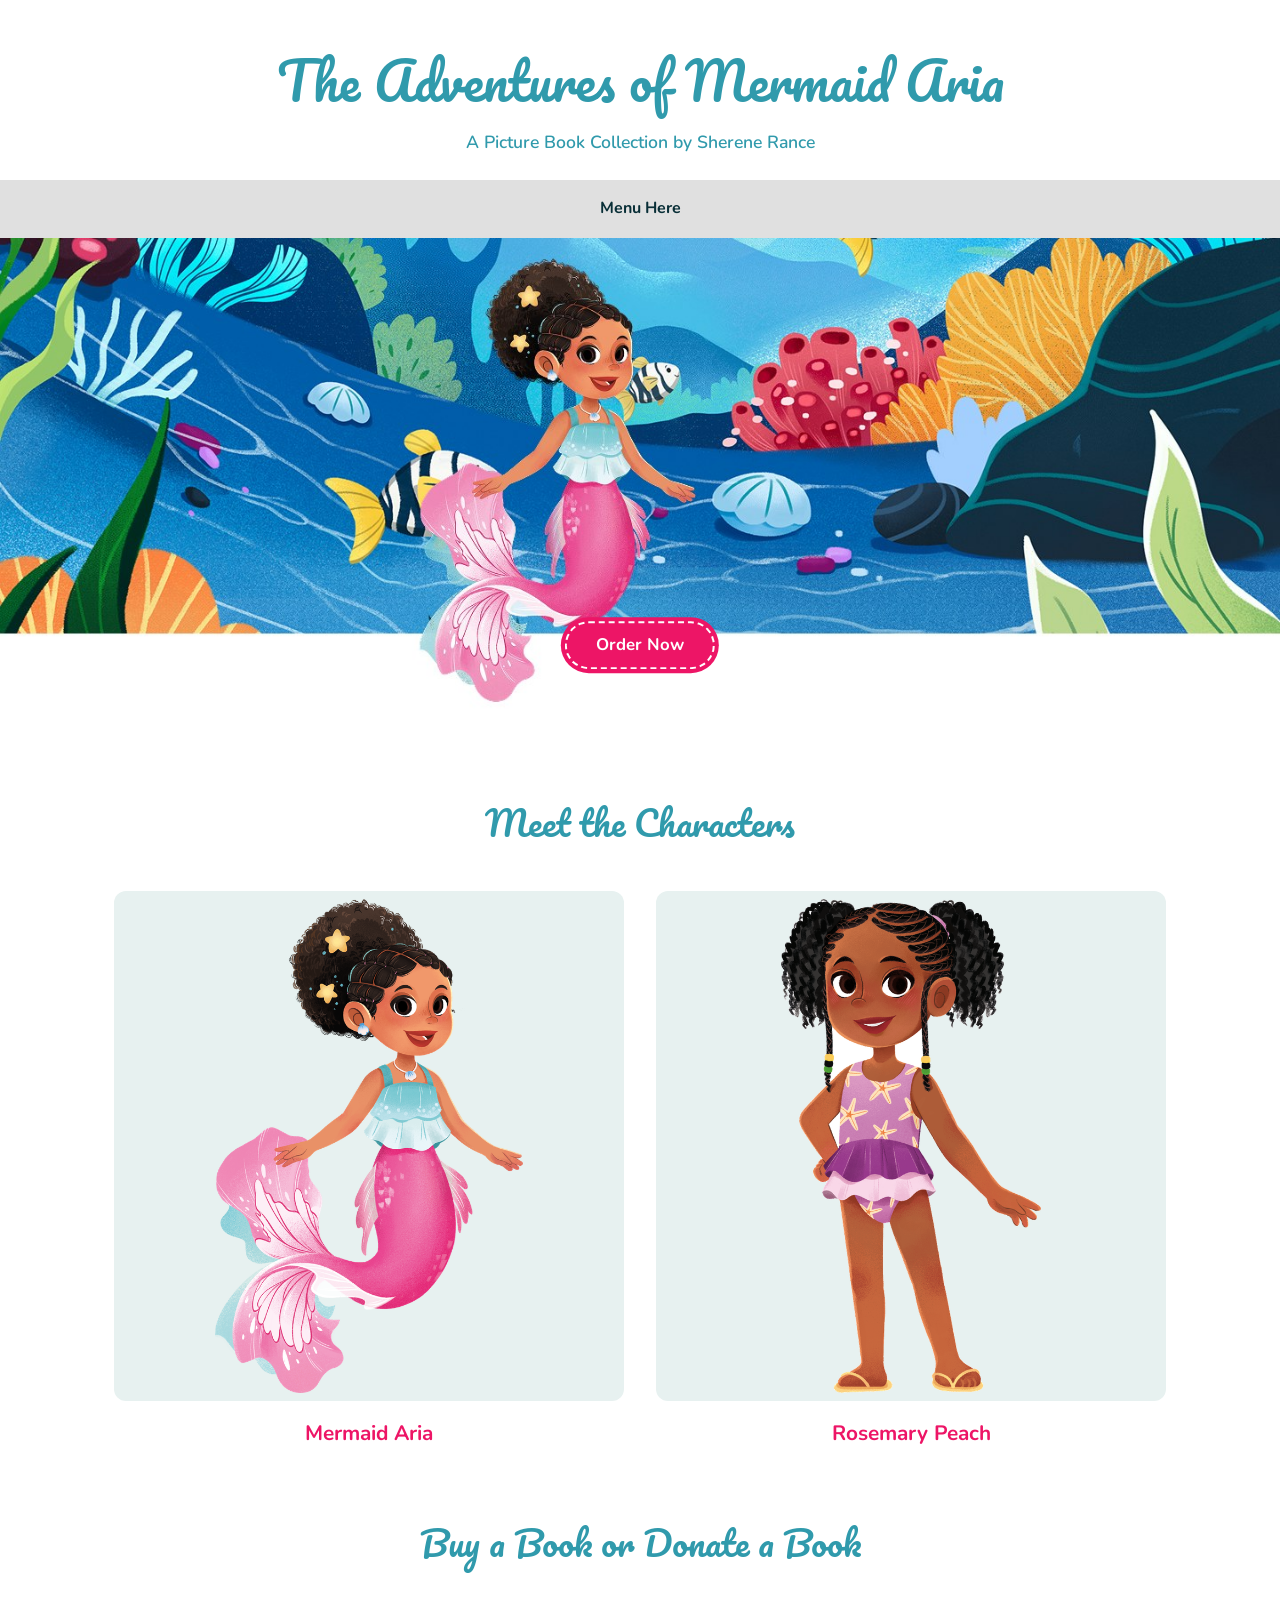
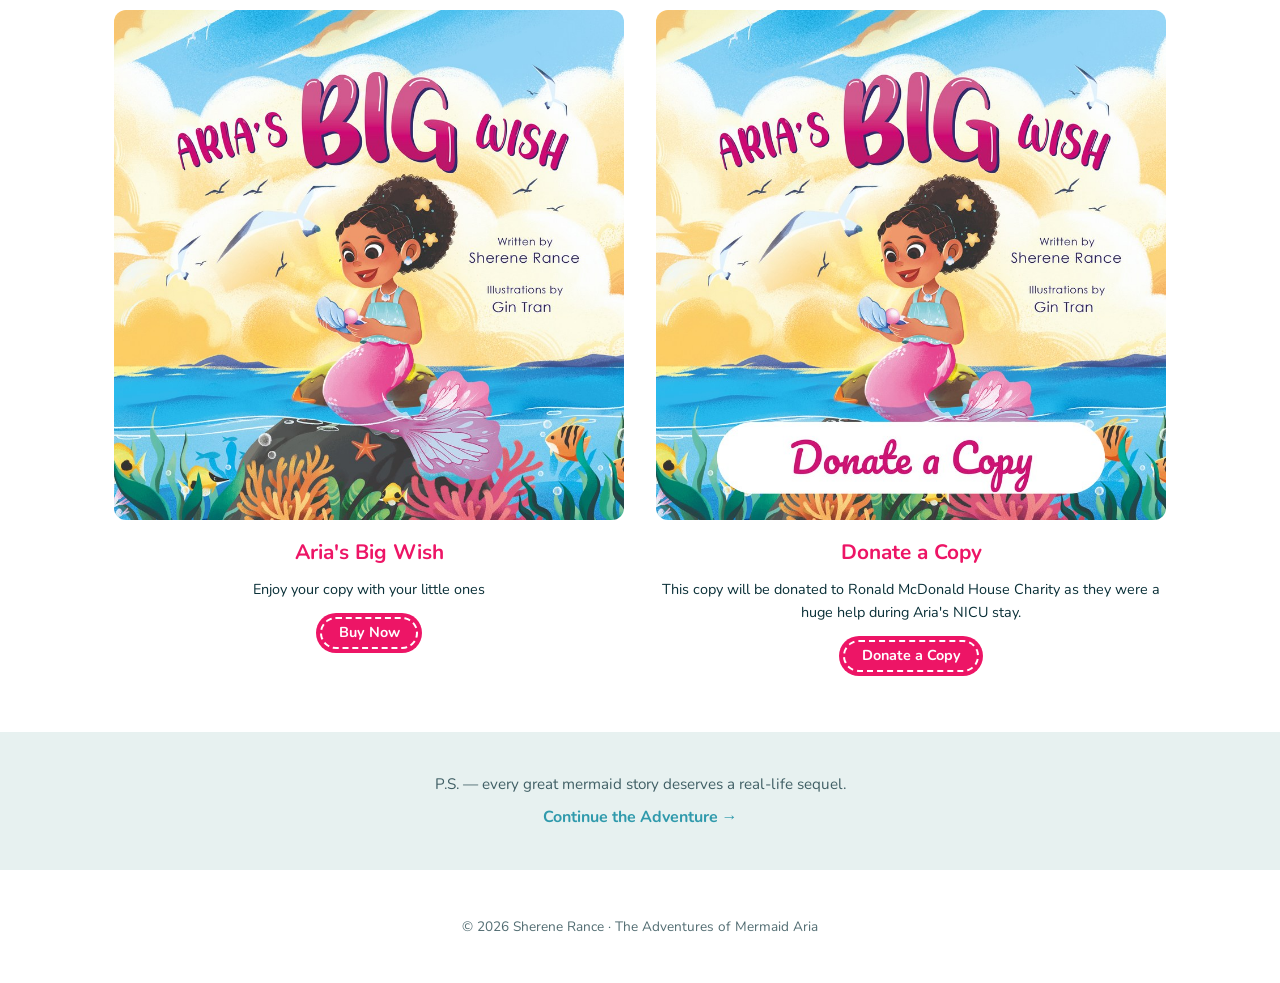
==== index.html @ d1d787d7 "Add files via upload" ====
<!DOCTYPE html>
<html lang="en">
<head>
  <meta charset="UTF-8">
  <meta name="viewport" content="width=device-width, initial-scale=1.0">
  <title>The Adventures of Mermaid Aria | Aria's Big Wish</title>
  <meta name="description" content="Aria's Big Wish — a picture book about a mermaid and a human girl who become unlikely friends. Written by Sherene Rance.">
  <link rel="preconnect" href="https://fonts.googleapis.com">
  <link rel="preconnect" href="https://fonts.gstatic.com" crossorigin>
  <link href="https://fonts.googleapis.com/css2?family=Nunito:wght@400;600;700;800&family=Pacifico&display=swap" rel="stylesheet">
  <link rel="stylesheet" href="css/style.css">
</head>
<body>

  <!-- ============ HEADER ============ -->
  <header class="site-header">
    <h1 class="logo">The Adventures of Mermaid Aria</h1>
    <p class="tagline">A Picture Book Collection by Sherene Rance</p>
  </header>

  <!-- ============ MENU (placeholder) ============ -->
  <nav class="menu-placeholder">
    Menu Here
  </nav>

  <!-- ============ HERO ============ -->
  <section class="hero-wrap">
    <img src="assets/img/hero.jpg" alt="Mermaid Aria swimming in the ocean" class="hero-img">
    <a href="#REPLACE-WITH-SQUARE-LINK" class="btn btn-primary placeholder-link buy-btn-overlay">
      Order Now
    </a>
  </section>

  <!-- ============ MEET THE CHARACTERS ============ -->
  <section class="characters">
    <h2 class="script center">Meet the Characters</h2>
    <div class="grid-2x2">
      <div class="grid-item">
        <img src="assets/img/character-aria.png" alt="Mermaid Aria" class="cutout">
        <h3>Mermaid Aria</h3>
      </div>
      <div class="grid-item">
        <img src="assets/img/character-rosemary.png" alt="Rosemary Peach" class="cutout">
        <h3>Rosemary Peach</h3>
      </div>
    </div>

    <h2 class="script center books-heading">Buy a Book or Donate a Book</h2>
    <div class="grid-2x2">
      <div class="grid-item">
        <a href="#REPLACE-WITH-SQUARE-LINK" class="placeholder-link">
          <img src="assets/img/book-cover-1.jpg" alt="Aria's Big Wish book cover">
        </a>
        <h3>Aria's Big Wish</h3>
        <p class="blurb">Enjoy your copy with your little ones</p>
        <a href="#REPLACE-WITH-SQUARE-LINK" class="btn btn-small placeholder-link">Buy Now</a>
      </div>
      <div class="grid-item">
        <a href="#REPLACE-WITH-DONATE-LINK" class="placeholder-link">
          <img src="assets/img/book-cover-2-donate.jpg" alt="Aria's Big Wish — Donate a Copy">
        </a>
        <h3>Donate a Copy</h3>
        <p class="blurb">This copy will be donated to Ronald McDonald House Charity as they were a huge help during Aria's NICU stay.</p>
        <a href="#REPLACE-WITH-DONATE-LINK" class="btn btn-small placeholder-link">Donate a Copy</a>
      </div>
    </div>
  </section>

  <!-- ============ CONTINUE THE ADVENTURE (teaser) ============ -->
  <section class="adventure-teaser">
    <p>P.S. — every great mermaid story deserves a real-life sequel.</p>
    <a href="quiz.html" class="teaser-link">Continue the Adventure &rarr;</a>
  </section>

  <!-- ============ FOOTER ============ -->
  <footer class="site-footer">
    <p>&copy; 2026 Sherene Rance &middot; The Adventures of Mermaid Aria</p>
  </footer>

</body>
</html>
---- css/style.css ----
/* ============================================
   Mermaid Aria — Landing Page Styles
   Palette sampled directly from the current Wix site:
   --teal:  #309AAC  (headlines, accents)
   --pink:  #ED1566  (buttons, character names)
   --navy:  #092F37  (body text)
   --peach: #FFC9B9  (section backgrounds)
   --mint:  #E7F1F0  (section backgrounds)

   Font note: the Wix site's script headlines look like the
   "More Sugar" font (same as your booth sign). More Sugar isn't
   on Google Fonts, so this uses Pacifico as a free stand-in.
   Send the font file if you have a licensed copy and I'll swap it in.
   ============================================ */

:root {
  --teal: #309AAC;
  --pink: #ED1566;
  --navy: #092F37;
  --peach: #FFC9B9;
  --mint: #E7F1F0;
  --max-width: 1100px;
}

* { box-sizing: border-box; }

body {
  margin: 0;
  font-family: 'Nunito', sans-serif;
  color: var(--navy);
  background: #ffffff;
  line-height: 1.6;
}

.script {
  font-family: 'Pacifico', cursive;
  color: var(--teal);
  font-weight: 400;
}

.center { text-align: center; }

img {
  max-width: 100%;
  display: block;
  border-radius: 12px;
}

/* ---------- Header ---------- */
.site-header {
  text-align: center;
  padding: 2.5rem 1.5rem 1.5rem;
}

.logo {
  font-family: 'Pacifico', cursive;
  color: var(--teal);
  font-size: clamp(2rem, 5vw, 3.2rem);
  font-weight: 400;
  margin: 0 0 0.4rem;
}

.tagline {
  color: var(--teal);
  font-size: 1.1rem;
  font-weight: 600;
  margin: 0;
}

/* ---------- Menu placeholder ---------- */
.menu-placeholder {
  background: #E0E0E0;
  color: var(--navy);
  text-align: center;
  font-weight: 700;
  padding: 1rem;
  font-size: 1rem;
}

/* ---------- Buttons ---------- */
.btn {
  display: inline-block;
  background: var(--pink);
  color: #fff;
  text-decoration: none;
  font-weight: 700;
  font-size: 1.05rem;
  padding: 0.9rem 2.2rem;
  border-radius: 999px;
  transition: transform 0.15s ease, box-shadow 0.15s ease;
}

.btn:hover {
  transform: translateY(-2px);
  box-shadow: 0 6px 16px rgba(237, 21, 102, 0.35);
}

.btn-small {
  font-size: 0.9rem;
  padding: 0.55rem 1.4rem;
}

.placeholder-link {
  outline: 2px dashed #fff;
  outline-offset: -6px;
  position: relative;
}

.shipping-note {
  font-size: 0.85rem;
  color: var(--navy);
  opacity: 0.7;
  margin: 0.5rem 0 0;
}

/* ---------- Hero ---------- */
.hero-wrap {
  position: relative;
  width: 100%;
  margin: 0;
}

.hero-img {
  width: 100%;
  height: auto;
  display: block;
  border-radius: 0;
}

.buy-btn-overlay {
  position: absolute;
  left: 50%;
  top: 85%;
  transform: translate(-50%, -50%);
  z-index: 2;
  white-space: nowrap;
}

/* ---------- Characters / Book covers grid ---------- */
.characters {
  padding: 3rem 1.5rem 3.5rem;
  max-width: var(--max-width);
  margin: 0 auto;
}

.characters h2 {
  font-size: 2.2rem;
  margin-bottom: 2.5rem;
}

.books-heading {
  margin-top: 3.5rem;
}

.grid-2x2 {
  display: grid;
  grid-template-columns: 1fr 1fr;
  gap: 2.5rem 2rem;
}

.grid-item {
  text-align: center;
}

.grid-item img {
  aspect-ratio: 1 / 1;
  object-fit: cover;
  width: 100%;
  margin: 0 auto 1rem;
}

.grid-item img.cutout {
  object-fit: contain;
  background: var(--mint);
  padding: 0.5rem;
}

.grid-item h3 {
  color: var(--pink);
  font-size: 1.3rem;
  margin: 0 0 0.5rem;
}

.placeholder-copy {
  font-style: italic;
  opacity: 0.65;
  font-size: 0.9rem;
  margin: 0;
}

.blurb {
  font-size: 0.9rem;
  color: var(--navy);
  margin: 0 0 0.75rem;
}

/* ---------- Adventure teaser (quiet, secondary) ---------- */
.adventure-teaser {
  text-align: center;
  padding: 2.5rem 1.5rem;
  background: var(--mint);
}

.adventure-teaser p {
  margin: 0 0 0.5rem;
  font-size: 0.95rem;
  color: var(--navy);
  opacity: 0.75;
}

.teaser-link {
  font-family: 'Nunito', sans-serif;
  font-weight: 700;
  color: var(--teal);
  text-decoration: none;
  font-size: 1rem;
}

.teaser-link:hover {
  text-decoration: underline;
}

/* ---------- Footer ---------- */
.site-footer {
  text-align: center;
  padding: 2rem 1.5rem;
  font-size: 0.85rem;
  color: var(--navy);
  opacity: 0.7;
}

/* ---------- Responsive ---------- */
@media (max-width: 650px) {
  .grid-2x2 {
    grid-template-columns: 1fr;
  }
}
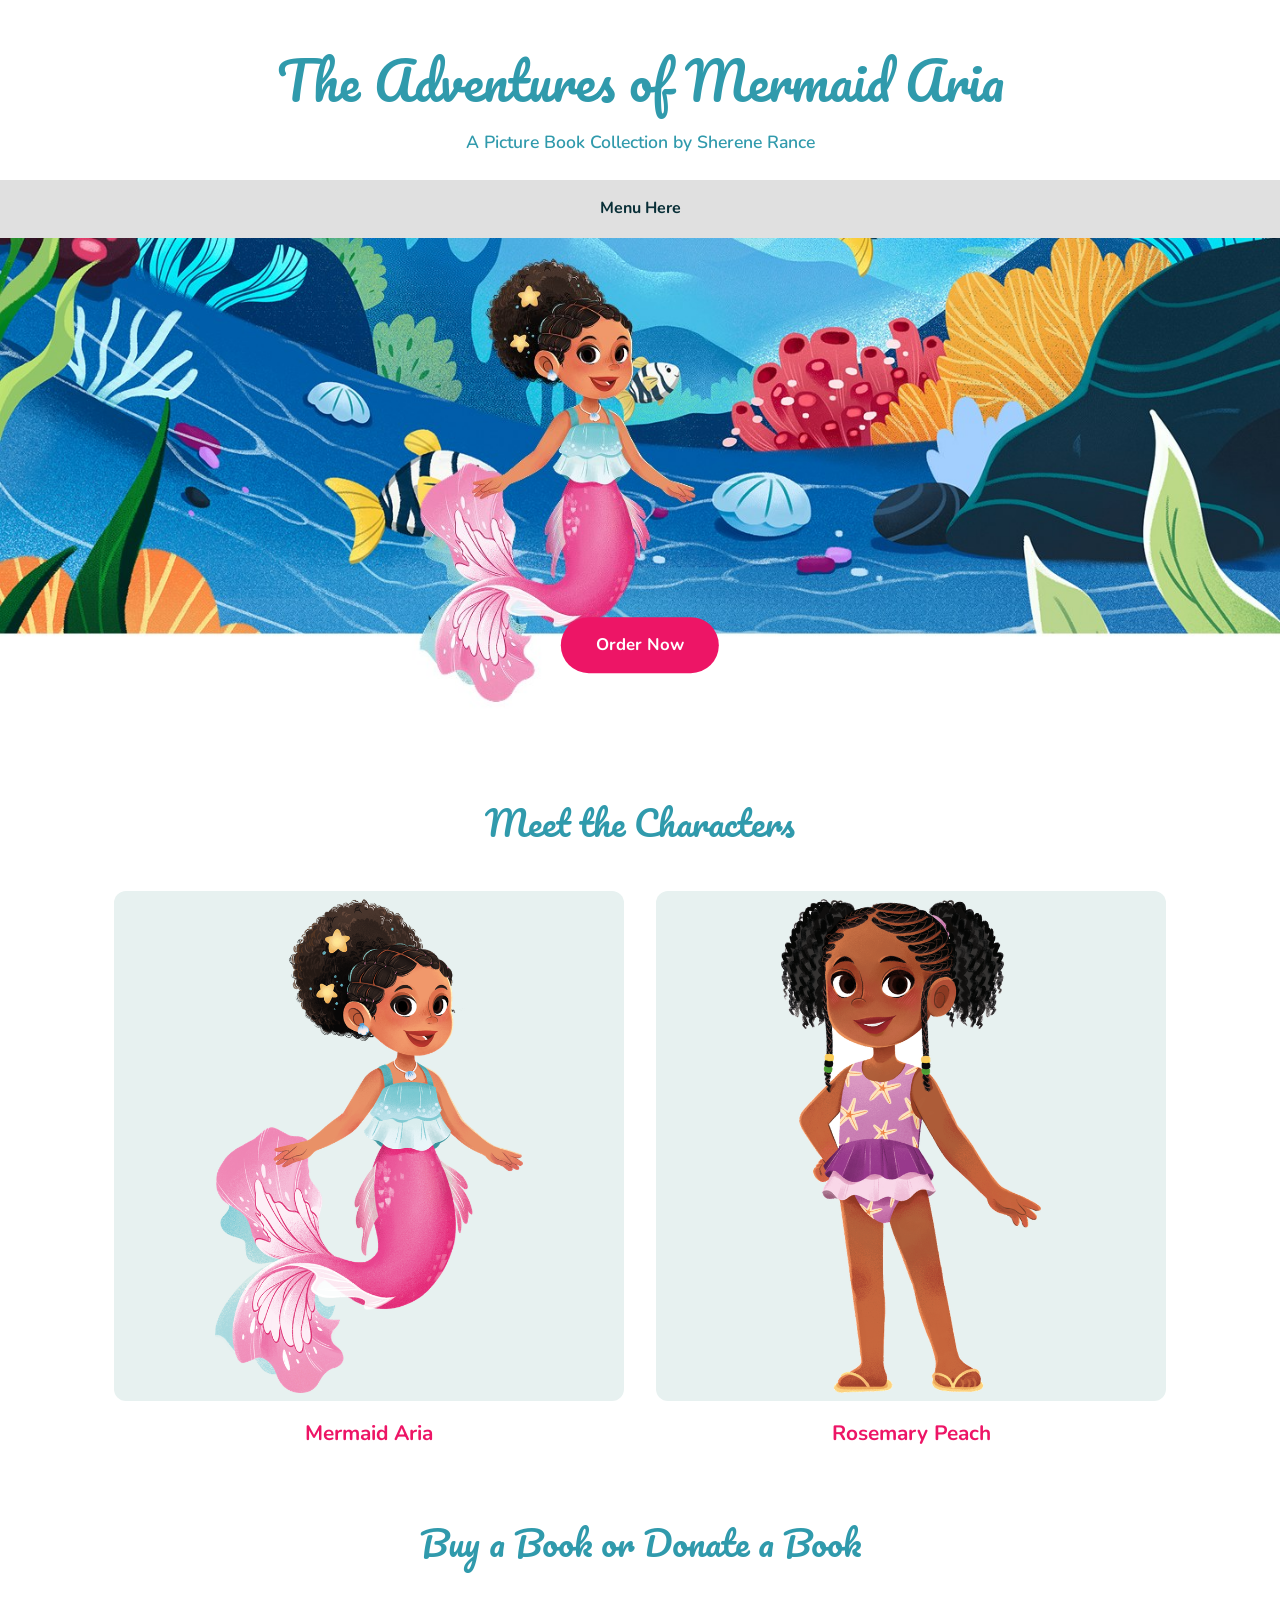
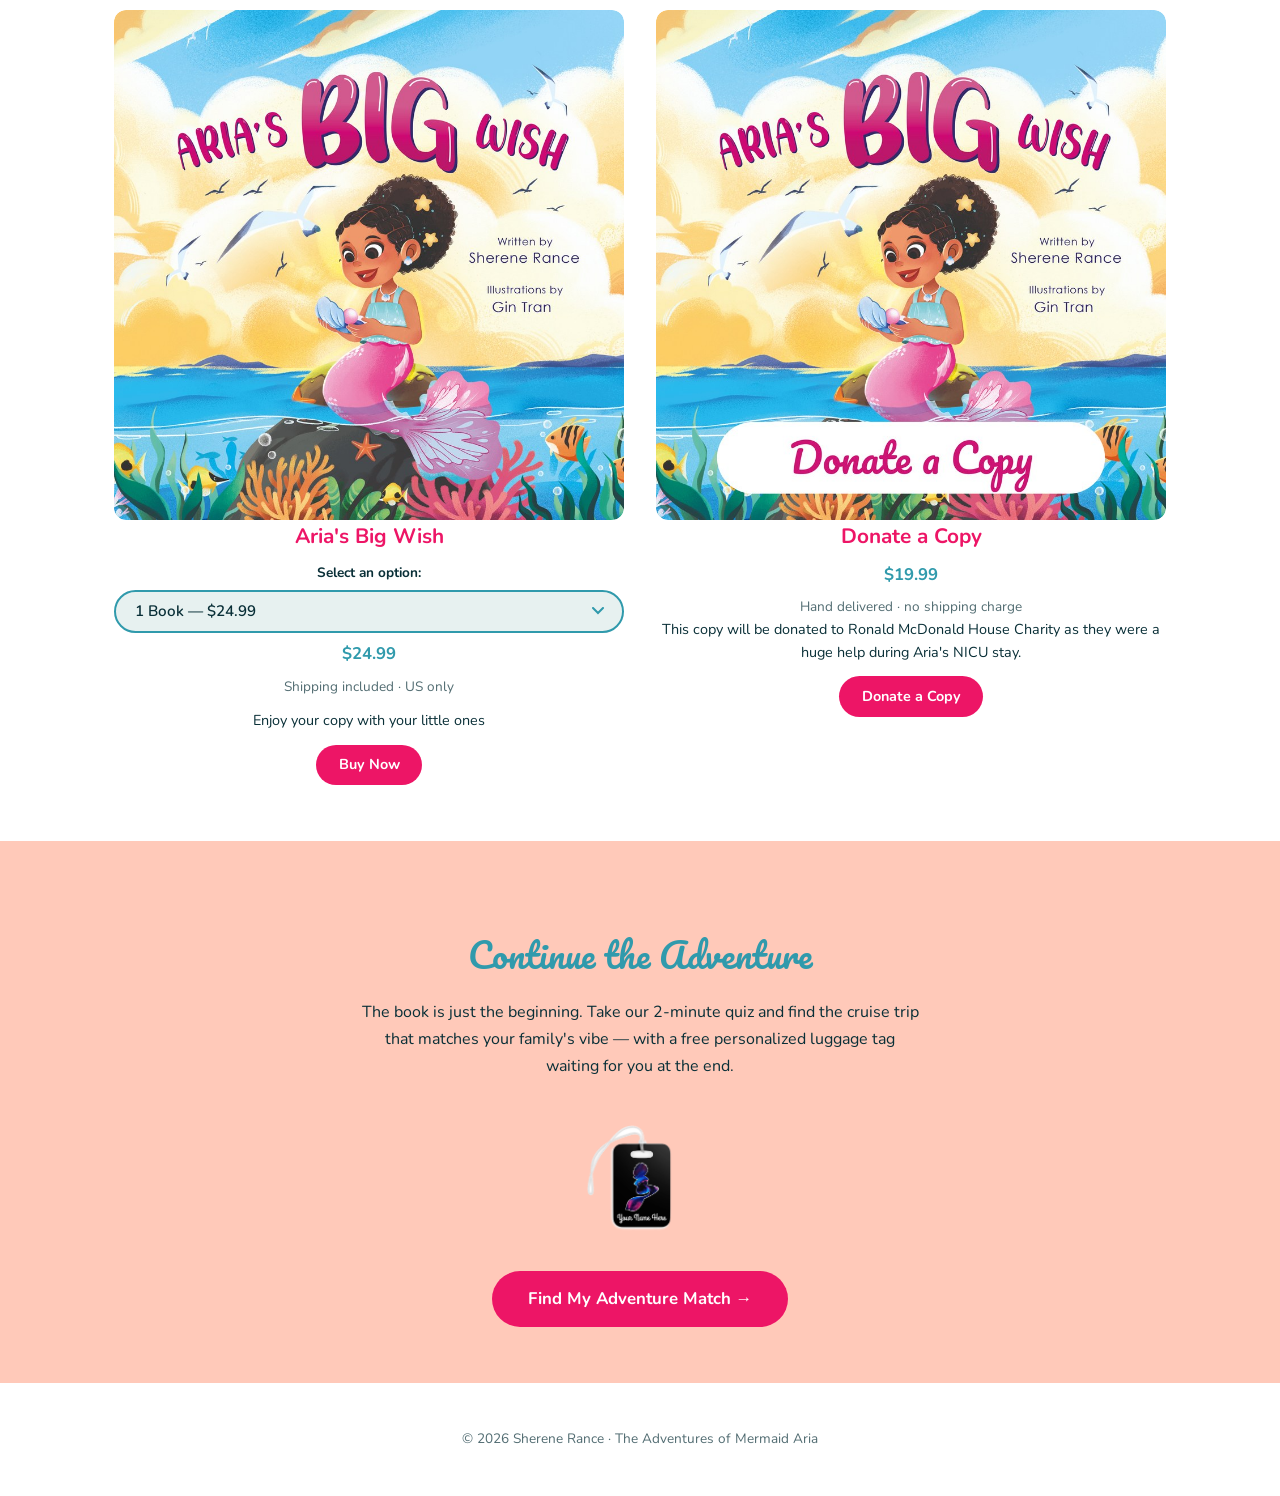
==== commit 4bca9bc3: "Add files via upload" ====
--- a/index.html
+++ b/index.html
@@ -26,7 +26,7 @@
   <!-- ============ HERO ============ -->
   <section class="hero-wrap">
     <img src="assets/img/hero.jpg" alt="Mermaid Aria swimming in the ocean" class="hero-img">
-    <a href="#REPLACE-WITH-SQUARE-LINK" class="btn btn-primary placeholder-link buy-btn-overlay">
+    <a href="https://square.link/u/Ic2J6Kv0" class="btn btn-primary buy-btn-overlay">
       Order Now
     </a>
   </section>
@@ -48,28 +48,48 @@
     <h2 class="script center books-heading">Buy a Book or Donate a Book</h2>
     <div class="grid-2x2">
       <div class="grid-item">
-        <a href="#REPLACE-WITH-SQUARE-LINK" class="placeholder-link">
+        <div class="product-media">
           <img src="assets/img/book-cover-1.jpg" alt="Aria's Big Wish book cover">
-        </a>
+          <span class="quick-view">Quick View</span>
+        </div>
         <h3>Aria's Big Wish</h3>
+
+        <div class="bundle-selector">
+          <label for="bundle-select" class="bundle-label">Select an option:</label>
+          <select id="bundle-select" class="bundle-select" onchange="updateBundle(this)">
+            <option value="single" data-price="$24.99" data-shipping="Shipping included · US only" data-link="https://square.link/u/Ic2J6Kv0">1 Book — $24.99</option>
+            <option value="auntie" data-price="$58" data-shipping="Shipping included · US only" data-link="https://square.link/u/5y5rJkXw">Favorite Auntie Bundle — 3 Books — $58</option>
+            <option value="classroom" data-price="$95" data-shipping="Shipping included · US only" data-link="https://square.link/u/I52GV8gS">Classroom Bundle — 5 Books — $95</option>
+          </select>
+          <p class="price" id="bundle-price">$24.99</p>
+          <p class="shipping-note" id="bundle-shipping">Shipping included · US only</p>
+        </div>
+
         <p class="blurb">Enjoy your copy with your little ones</p>
-        <a href="#REPLACE-WITH-SQUARE-LINK" class="btn btn-small placeholder-link">Buy Now</a>
+        <a href="https://square.link/u/Ic2J6Kv0" id="bundle-buy-btn" class="btn btn-small">Buy Now</a>
       </div>
       <div class="grid-item">
-        <a href="#REPLACE-WITH-DONATE-LINK" class="placeholder-link">
+        <a href="https://square.link/u/vRmiWOAO" class="product-media">
           <img src="assets/img/book-cover-2-donate.jpg" alt="Aria's Big Wish — Donate a Copy">
+          <span class="quick-view">Quick View</span>
         </a>
         <h3>Donate a Copy</h3>
+        <p class="price">$19.99</p>
+        <p class="shipping-note">Hand delivered · no shipping charge</p>
         <p class="blurb">This copy will be donated to Ronald McDonald House Charity as they were a huge help during Aria's NICU stay.</p>
-        <a href="#REPLACE-WITH-DONATE-LINK" class="btn btn-small placeholder-link">Donate a Copy</a>
+        <a href="https://square.link/u/vRmiWOAO" class="btn btn-small">Donate a Copy</a>
       </div>
     </div>
   </section>
 
-  <!-- ============ CONTINUE THE ADVENTURE (teaser) ============ -->
-  <section class="adventure-teaser">
-    <p>P.S. — every great mermaid story deserves a real-life sequel.</p>
-    <a href="quiz.html" class="teaser-link">Continue the Adventure &rarr;</a>
+  <!-- ============ CONTINUE THE ADVENTURE ============ -->
+  <section class="adventure-section">
+    <h2 class="script center">Continue the Adventure</h2>
+    <p class="adventure-copy">The book is just the beginning. Take our 2-minute quiz and find the cruise trip that matches your family's vibe — with a free personalized luggage tag waiting for you at the end.</p>
+    <div class="adventure-tag">
+      <img src="assets/img/luggage-tag.png" alt="Free personalized mermaid luggage tag">
+    </div>
+    <a href="quiz.html" class="btn btn-primary">Find My Adventure Match &rarr;</a>
   </section>
 
   <!-- ============ FOOTER ============ -->
@@ -77,5 +97,14 @@
     <p>&copy; 2026 Sherene Rance &middot; The Adventures of Mermaid Aria</p>
   </footer>
 
+  <script>
+    function updateBundle(select) {
+      var opt = select.options[select.selectedIndex];
+      document.getElementById('bundle-price').textContent = opt.dataset.price;
+      document.getElementById('bundle-shipping').textContent = '+ ' + opt.dataset.shipping;
+      document.getElementById('bundle-buy-btn').href = opt.dataset.link;
+    }
+  </script>
+
 </body>
 </html>
--- a/css/style.css
+++ b/css/style.css
@@ -194,30 +194,114 @@
   margin: 0 0 0.75rem;
 }
 
-/* ---------- Adventure teaser (quiet, secondary) ---------- */
-.adventure-teaser {
-  text-align: center;
-  padding: 2.5rem 1.5rem;
+.price {
+  font-size: 1.05rem;
+  font-weight: 700;
+  color: var(--teal);
+  margin: 0 0 0.4rem;
+}
+
+.product-media {
+  position: relative;
+  display: block;
+  overflow: hidden;
+  border-radius: 12px;
+}
+
+.product-media img {
+  margin-bottom: 0;
+  transition: transform 0.25s ease;
+}
+
+.quick-view {
+  position: absolute;
+  inset: 0;
+  display: flex;
+  align-items: center;
+  justify-content: center;
+  background: rgba(9, 47, 55, 0.45);
+  color: #fff;
+  font-weight: 700;
+  font-size: 1rem;
+  opacity: 0;
+  transition: opacity 0.2s ease;
+}
+
+@media (hover: hover) {
+  .product-media:hover .quick-view {
+    opacity: 1;
+  }
+  .product-media:hover img {
+    transform: scale(1.04);
+  }
+}
+
+/* ---------- Continue the Adventure section ---------- */
+.adventure-section {
+  background: var(--peach);
+  text-align: center;
+  padding: 3.5rem 1.5rem;
+}
+
+.adventure-section h2 {
+  font-size: 2.2rem;
+  margin-bottom: 1rem;
+}
+
+.adventure-copy {
+  max-width: 560px;
+  margin: 0 auto 1.75rem;
+  font-size: 1rem;
+  color: var(--navy);
+  line-height: 1.7;
+}
+
+.adventure-tag {
+  margin: 0 auto 1.75rem;
+}
+
+.adventure-tag img {
+  max-width: 120px;
+  margin: 0 auto;
+  border-radius: 8px;
+}
+
+/* ---------- Bundle selector ---------- */
+.bundle-selector {
+  margin: 0.5rem 0 0.75rem;
+}
+
+.bundle-label {
+  display: block;
+  font-size: 0.85rem;
+  font-weight: 700;
+  color: var(--navy);
+  margin-bottom: 0.4rem;
+}
+
+.bundle-select {
+  font-family: 'Nunito', sans-serif;
+  font-size: 0.95rem;
+  font-weight: 600;
+  color: var(--navy);
   background: var(--mint);
-}
-
-.adventure-teaser p {
-  margin: 0 0 0.5rem;
-  font-size: 0.95rem;
-  color: var(--navy);
-  opacity: 0.75;
-}
-
-.teaser-link {
-  font-family: 'Nunito', sans-serif;
-  font-weight: 700;
-  color: var(--teal);
-  text-decoration: none;
-  font-size: 1rem;
-}
-
-.teaser-link:hover {
-  text-decoration: underline;
+  border: 2px solid var(--teal);
+  border-radius: 999px;
+  padding: 0.6rem 1.2rem;
+  width: 100%;
+  cursor: pointer;
+  appearance: none;
+  -webkit-appearance: none;
+  background-image: url("data:image/svg+xml,%3Csvg xmlns='http://www.w3.org/2000/svg' width='12' height='8' viewBox='0 0 12 8'%3E%3Cpath d='M1 1l5 5 5-5' stroke='%23309AAC' stroke-width='2' fill='none' stroke-linecap='round'/%3E%3C/svg%3E");
+  background-repeat: no-repeat;
+  background-position: right 1.1rem center;
+  padding-right: 2.5rem;
+  margin-bottom: 0.5rem;
+}
+
+.bundle-select:focus {
+  outline: none;
+  border-color: var(--pink);
 }
 
 /* ---------- Footer ---------- */
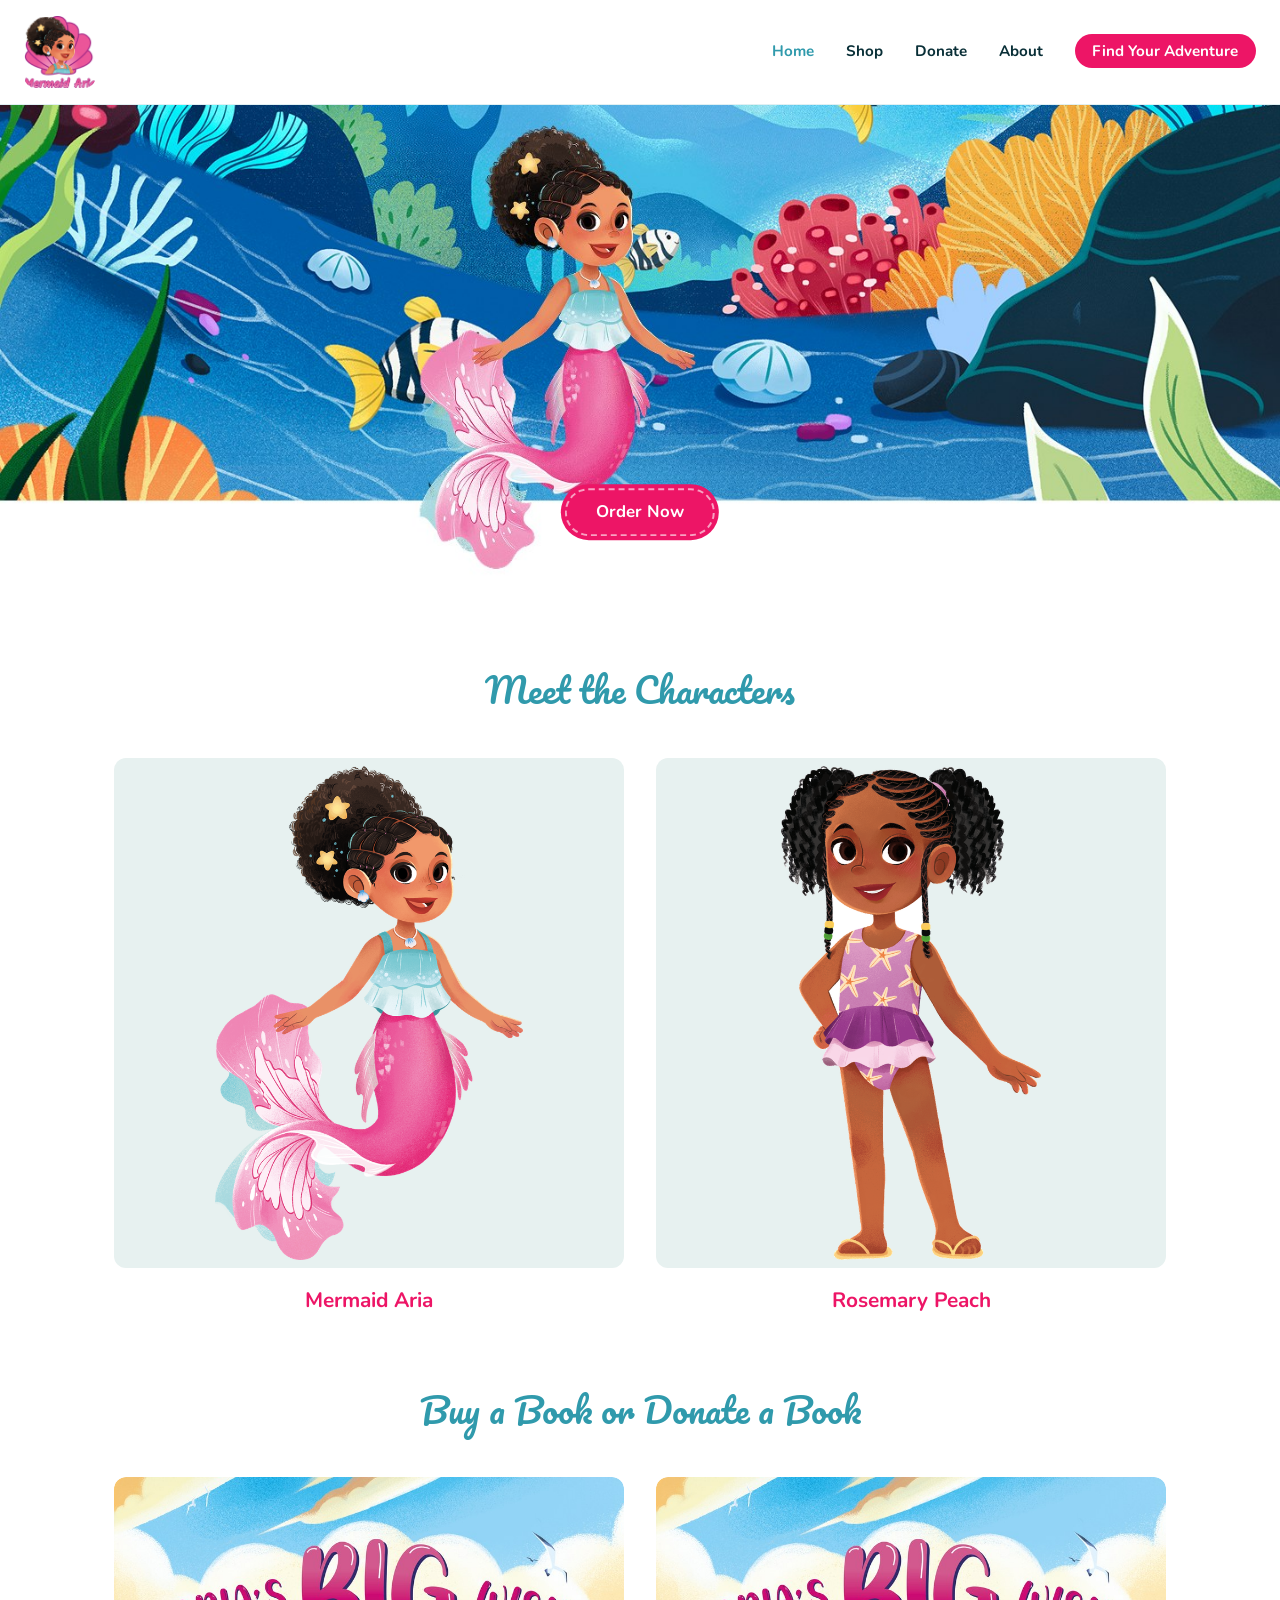
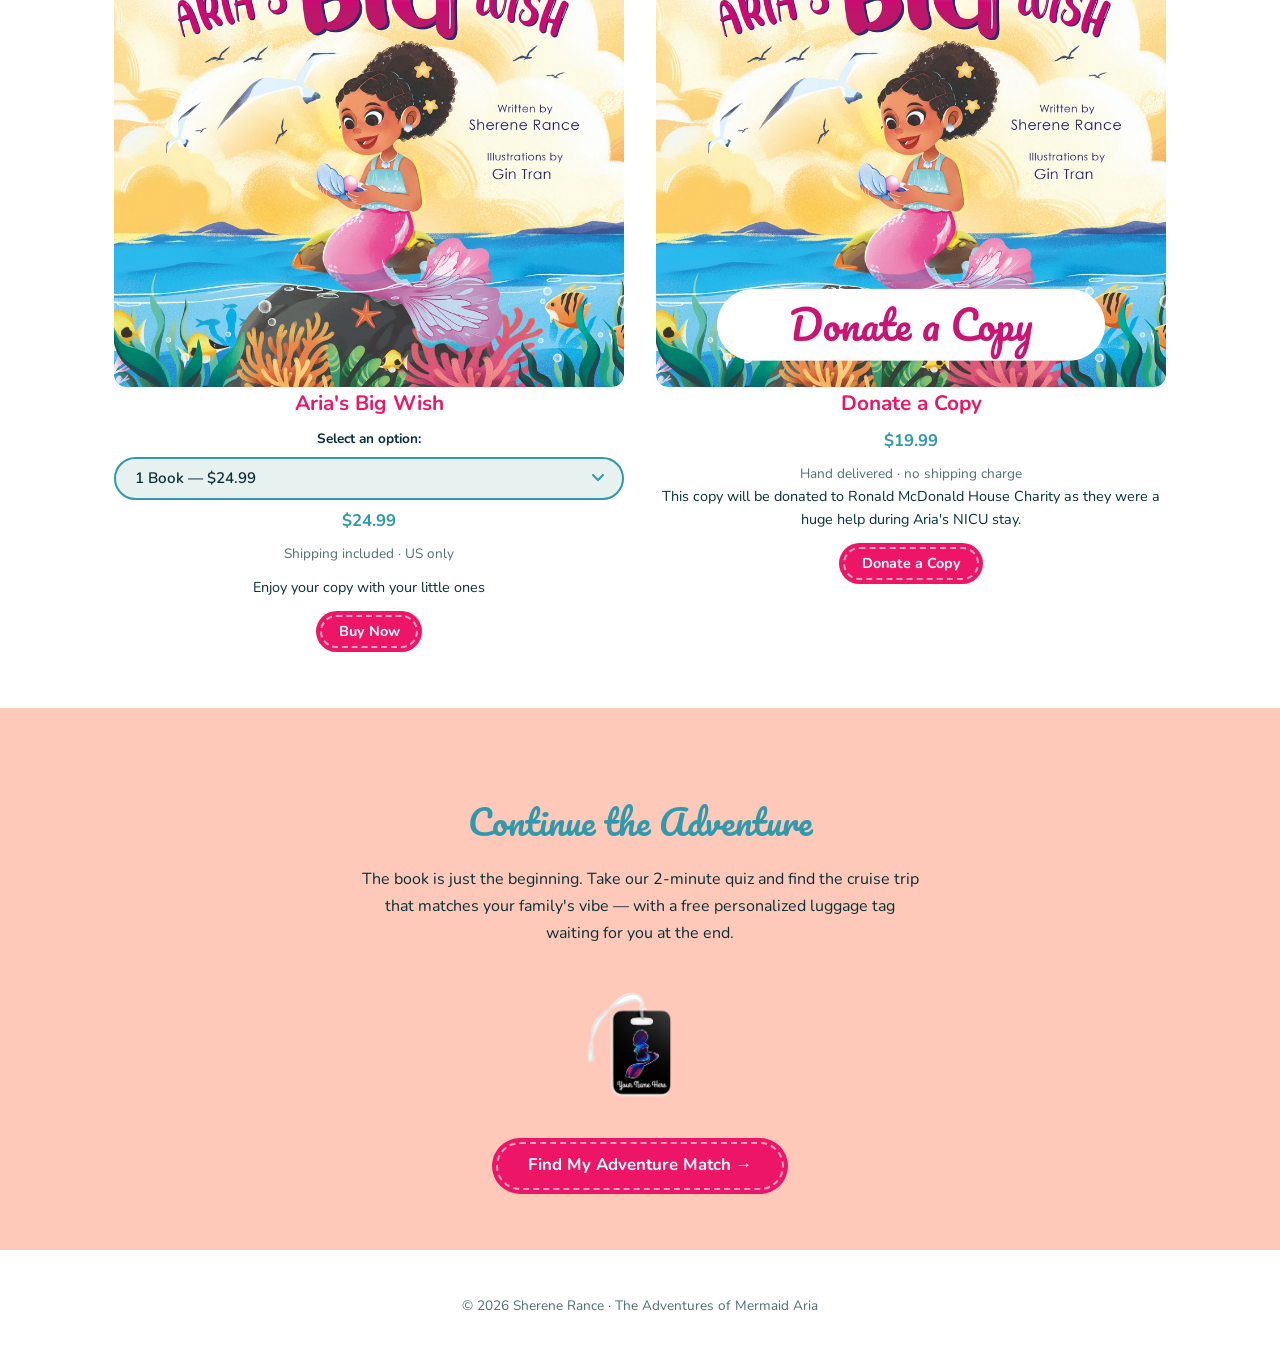
==== commit 95788d2a: "Add files via upload" ====
--- a/index.html
+++ b/index.html
@@ -9,19 +9,26 @@
   <link rel="preconnect" href="https://fonts.gstatic.com" crossorigin>
   <link href="https://fonts.googleapis.com/css2?family=Nunito:wght@400;600;700;800&family=Pacifico&display=swap" rel="stylesheet">
   <link rel="stylesheet" href="css/style.css">
+  <link rel="stylesheet" href="css/nav.css">
 </head>
 <body>
 
-  <!-- ============ HEADER ============ -->
+  <!-- ============ NAV ============ -->
   <header class="site-header">
-    <h1 class="logo">The Adventures of Mermaid Aria</h1>
-    <p class="tagline">A Picture Book Collection by Sherene Rance</p>
+    <a href="index.html" class="logo-link" aria-label="Mermaid Aria — Home">
+      <img src="assets/img/logo.png" alt="Mermaid Aria logo" class="logo-img">
+    </a>
+    <button class="hamburger" aria-expanded="false" aria-label="Open menu">
+      <span></span><span></span><span></span>
+    </button>
+    <ul class="main-nav" role="list">
+      <li><a href="index.html" class="active">Home</a></li>
+      <li><a href="shop.html">Shop</a></li>
+      <li><a href="https://square.link/u/vRmiWOAO">Donate</a></li>
+      <li><a href="about.html">About</a></li>
+      <li><a href="quiz.html" class="nav-cta">Find Your Adventure</a></li>
+    </ul>
   </header>
-
-  <!-- ============ MENU (placeholder) ============ -->
-  <nav class="menu-placeholder">
-    Menu Here
-  </nav>
 
   <!-- ============ HERO ============ -->
   <section class="hero-wrap">
@@ -97,6 +104,7 @@
     <p>&copy; 2026 Sherene Rance &middot; The Adventures of Mermaid Aria</p>
   </footer>
 
+  <script src="js/nav.js"></script>
   <script>
     function updateBundle(select) {
       var opt = select.options[select.selectedIndex];
--- a/css/style.css
+++ b/css/style.css
@@ -44,37 +44,6 @@
   max-width: 100%;
   display: block;
   border-radius: 12px;
-}
-
-/* ---------- Header ---------- */
-.site-header {
-  text-align: center;
-  padding: 2.5rem 1.5rem 1.5rem;
-}
-
-.logo {
-  font-family: 'Pacifico', cursive;
-  color: var(--teal);
-  font-size: clamp(2rem, 5vw, 3.2rem);
-  font-weight: 400;
-  margin: 0 0 0.4rem;
-}
-
-.tagline {
-  color: var(--teal);
-  font-size: 1.1rem;
-  font-weight: 600;
-  margin: 0;
-}
-
-/* ---------- Menu placeholder ---------- */
-.menu-placeholder {
-  background: #E0E0E0;
-  color: var(--navy);
-  text-align: center;
-  font-weight: 700;
-  padding: 1rem;
-  font-size: 1rem;
 }
 
 /* ---------- Buttons ---------- */
@@ -87,12 +56,20 @@
   font-size: 1.05rem;
   padding: 0.9rem 2.2rem;
   border-radius: 999px;
-  transition: transform 0.15s ease, box-shadow 0.15s ease;
+  outline: 2px dashed rgba(255,255,255,0.6);
+  outline-offset: -6px;
+  transition: box-shadow 0.15s ease, background 0.15s ease, color 0.15s ease, outline-color 0.15s ease;
 }
 
 .btn:hover {
-  transform: translateY(-2px);
-  box-shadow: 0 6px 16px rgba(237, 21, 102, 0.35);
+  box-shadow: 0 6px 16px rgba(237, 21, 102, 0.45);
+}
+
+.btn:active {
+  background: #fff;
+  color: var(--pink);
+  outline-color: rgba(237,21,102,0.5);
+  box-shadow: 0 2px 8px rgba(237, 21, 102, 0.25);
 }
 
 .btn-small {
@@ -100,33 +77,7 @@
   padding: 0.55rem 1.4rem;
 }
 
-.placeholder-link {
-  outline: 2px dashed #fff;
-  outline-offset: -6px;
-  position: relative;
-}
-
-.shipping-note {
-  font-size: 0.85rem;
-  color: var(--navy);
-  opacity: 0.7;
-  margin: 0.5rem 0 0;
-}
-
-/* ---------- Hero ---------- */
-.hero-wrap {
-  position: relative;
-  width: 100%;
-  margin: 0;
-}
-
-.hero-img {
-  width: 100%;
-  height: auto;
-  display: block;
-  border-radius: 0;
-}
-
+/* Hero button — override transform-based hover since it's absolutely positioned */
 .buy-btn-overlay {
   position: absolute;
   left: 50%;
@@ -134,6 +85,38 @@
   transform: translate(-50%, -50%);
   z-index: 2;
   white-space: nowrap;
+}
+
+.buy-btn-overlay:hover {
+  transform: translate(-50%, -50%);
+  box-shadow: 0 6px 20px rgba(237, 21, 102, 0.5);
+}
+
+.placeholder-link {
+  outline: 2px dashed #fff;
+  outline-offset: -6px;
+  position: relative;
+}
+
+.shipping-note {
+  font-size: 0.85rem;
+  color: var(--navy);
+  opacity: 0.7;
+  margin: 0.5rem 0 0;
+}
+
+/* ---------- Hero ---------- */
+.hero-wrap {
+  position: relative;
+  width: 100%;
+  margin: 0;
+}
+
+.hero-img {
+  width: 100%;
+  height: auto;
+  display: block;
+  border-radius: 0;
 }
 
 /* ---------- Characters / Book covers grid ---------- */
@@ -313,6 +296,61 @@
   opacity: 0.7;
 }
 
+/* ---------- Shop page ---------- */
+.shop-wrap {
+  max-width: var(--max-width);
+  margin: 0 auto;
+  padding: 2.5rem 1.5rem 4rem;
+}
+
+.shop-heading {
+  font-size: 2.5rem;
+  margin-bottom: 2rem;
+}
+
+.shop-section {
+  margin-bottom: 3rem;
+}
+
+.shop-section-title {
+  font-size: 1.2rem;
+  font-weight: 800;
+  color: var(--teal);
+  text-transform: uppercase;
+  letter-spacing: 0.06em;
+  border-bottom: 2px solid var(--mint);
+  padding-bottom: 0.5rem;
+  margin-bottom: 2rem;
+}
+
+/* ---------- About / Coming Soon page ---------- */
+.coming-soon-wrap {
+  text-align: center;
+  padding: 4rem 1.5rem;
+  max-width: 500px;
+  margin: 0 auto;
+}
+
+.coming-soon-img {
+  max-width: 220px;
+  margin: 0 auto 1.5rem;
+  border-radius: 0;
+  background: var(--mint);
+  padding: 1rem;
+  border-radius: 50%;
+}
+
+.coming-soon-wrap h1 {
+  font-size: 2.5rem;
+  margin-bottom: 0.75rem;
+}
+
+.coming-soon-wrap p {
+  font-size: 1rem;
+  color: var(--navy);
+  margin-bottom: 2rem;
+}
+
 /* ---------- Responsive ---------- */
 @media (max-width: 650px) {
   .grid-2x2 {
--- a/css/nav.css
+++ b/css/nav.css
@@ -0,0 +1,142 @@
+/* ============================================
+   Navigation — shared across all pages
+   ============================================ */
+
+.site-header {
+  padding: 1rem 1.5rem;
+  display: flex;
+  align-items: center;
+  justify-content: space-between;
+  border-bottom: 1px solid rgba(48,154,172,0.15);
+  position: relative;
+}
+
+.logo-link {
+  display: flex;
+  align-items: center;
+  text-decoration: none;
+  flex-shrink: 0;
+}
+
+.logo-img {
+  height: 72px;
+  width: auto;
+  display: block;
+}
+
+/* Desktop nav */
+.main-nav {
+  display: flex;
+  align-items: center;
+  gap: 2rem;
+  list-style: none;
+  margin: 0;
+  padding: 0;
+}
+
+.main-nav a {
+  font-family: 'Nunito', sans-serif;
+  font-weight: 700;
+  font-size: 0.95rem;
+  color: var(--navy);
+  text-decoration: none;
+  transition: color 0.15s ease;
+}
+
+.main-nav a:hover,
+.main-nav a.active {
+  color: var(--teal);
+}
+
+.main-nav a.nav-cta {
+  background: var(--pink);
+  color: #fff;
+  padding: 0.45rem 1.1rem;
+  border-radius: 999px;
+  transition: box-shadow 0.15s ease;
+}
+
+.main-nav a.nav-cta:hover {
+  box-shadow: 0 4px 12px rgba(237,21,102,0.35);
+  color: #fff;
+}
+
+/* Hamburger button */
+.hamburger {
+  display: none;
+  flex-direction: column;
+  justify-content: center;
+  gap: 5px;
+  background: none;
+  border: none;
+  cursor: pointer;
+  padding: 6px;
+  z-index: 200;
+}
+
+.hamburger span {
+  display: block;
+  width: 24px;
+  height: 2px;
+  background: var(--navy);
+  border-radius: 2px;
+  transition: transform 0.25s ease, opacity 0.25s ease;
+}
+
+.hamburger[aria-expanded="true"] span:nth-child(1) {
+  transform: translateY(7px) rotate(45deg);
+}
+.hamburger[aria-expanded="true"] span:nth-child(2) {
+  opacity: 0;
+}
+.hamburger[aria-expanded="true"] span:nth-child(3) {
+  transform: translateY(-7px) rotate(-45deg);
+}
+
+/* Mobile drawer */
+@media (max-width: 700px) {
+  .hamburger {
+    display: flex;
+  }
+
+  .main-nav {
+    display: none;
+    flex-direction: column;
+    align-items: flex-start;
+    gap: 0;
+    position: absolute;
+    top: 100%;
+    left: 0;
+    right: 0;
+    background: #fff;
+    box-shadow: 0 8px 24px rgba(9,47,55,0.12);
+    padding: 1rem 1.5rem 1.5rem;
+    z-index: 100;
+    border-top: 2px solid var(--mint);
+  }
+
+  .main-nav.open {
+    display: flex;
+  }
+
+  .main-nav li {
+    width: 100%;
+    border-bottom: 1px solid var(--mint);
+  }
+
+  .main-nav li:last-child {
+    border-bottom: none;
+  }
+
+  .main-nav a {
+    display: block;
+    padding: 0.85rem 0;
+    font-size: 1.05rem;
+  }
+
+  .main-nav a.nav-cta {
+    margin-top: 0.75rem;
+    display: inline-block;
+    padding: 0.6rem 1.4rem;
+  }
+}
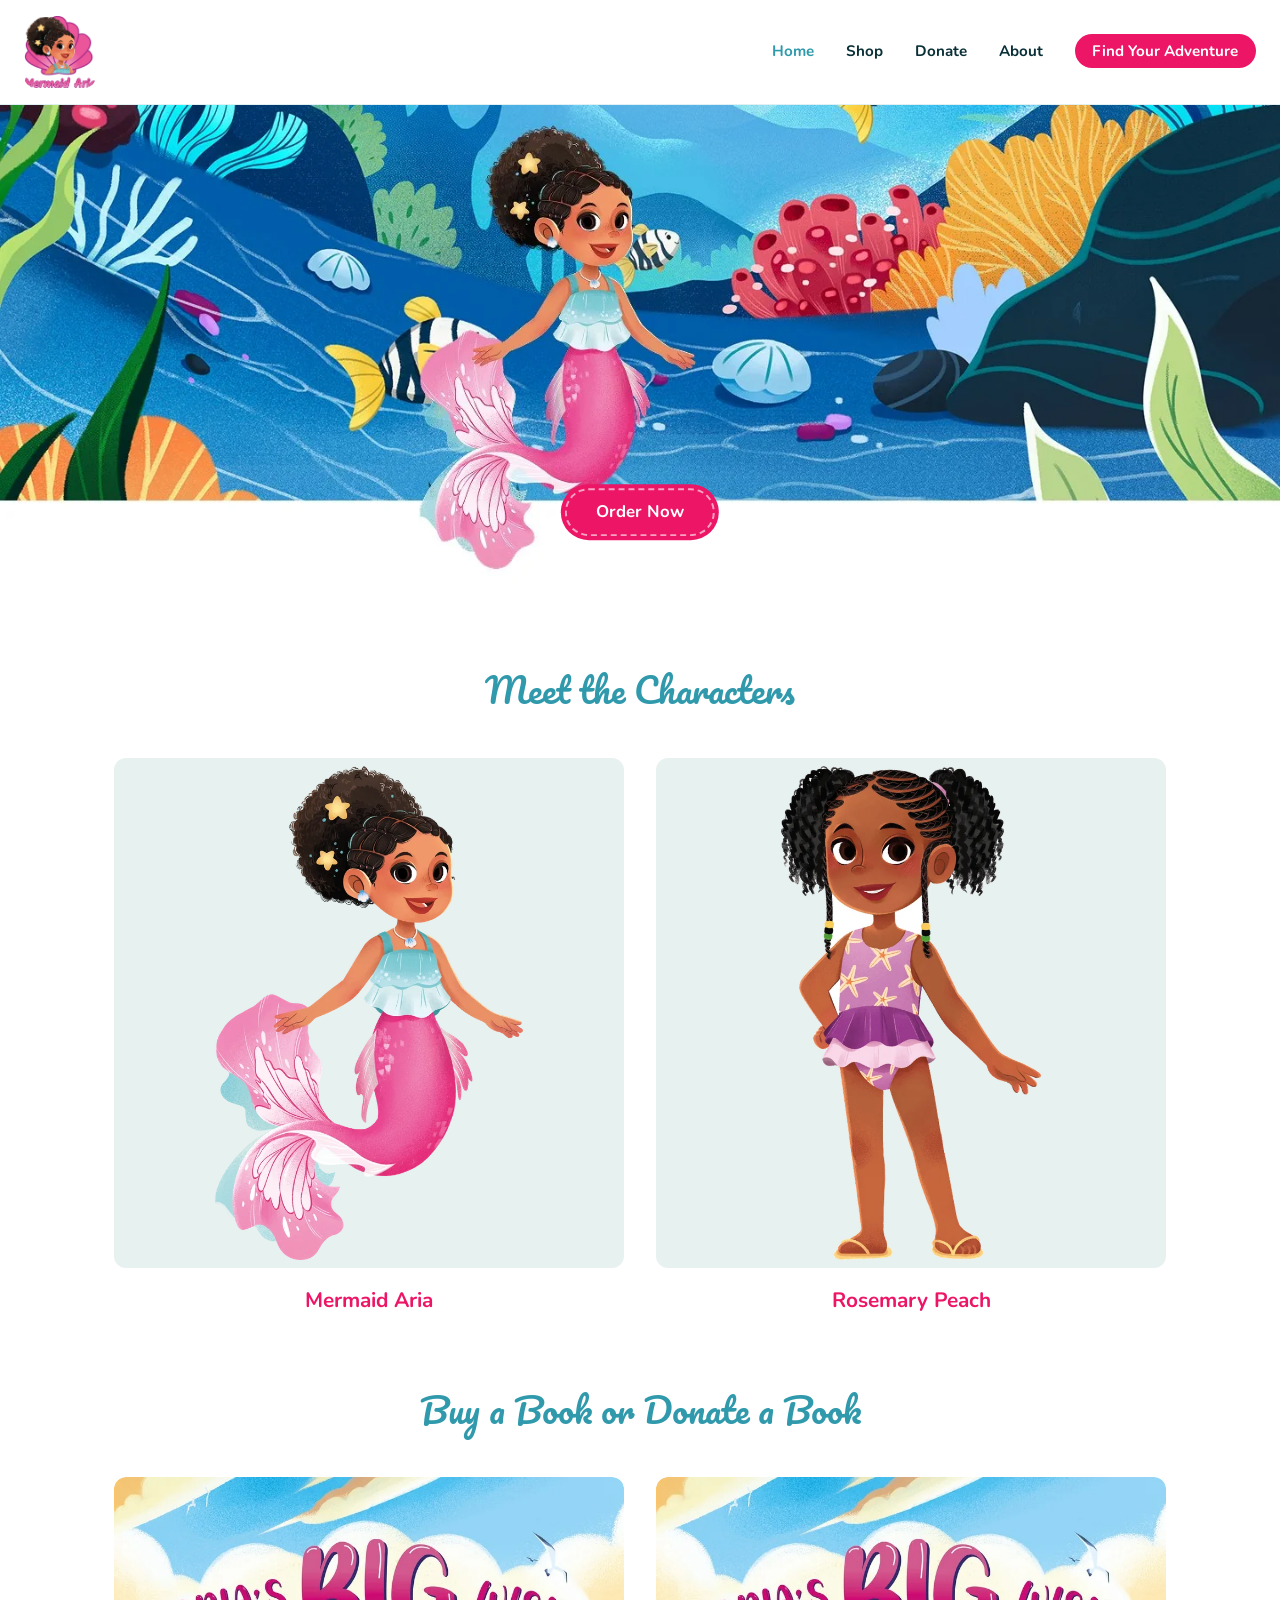
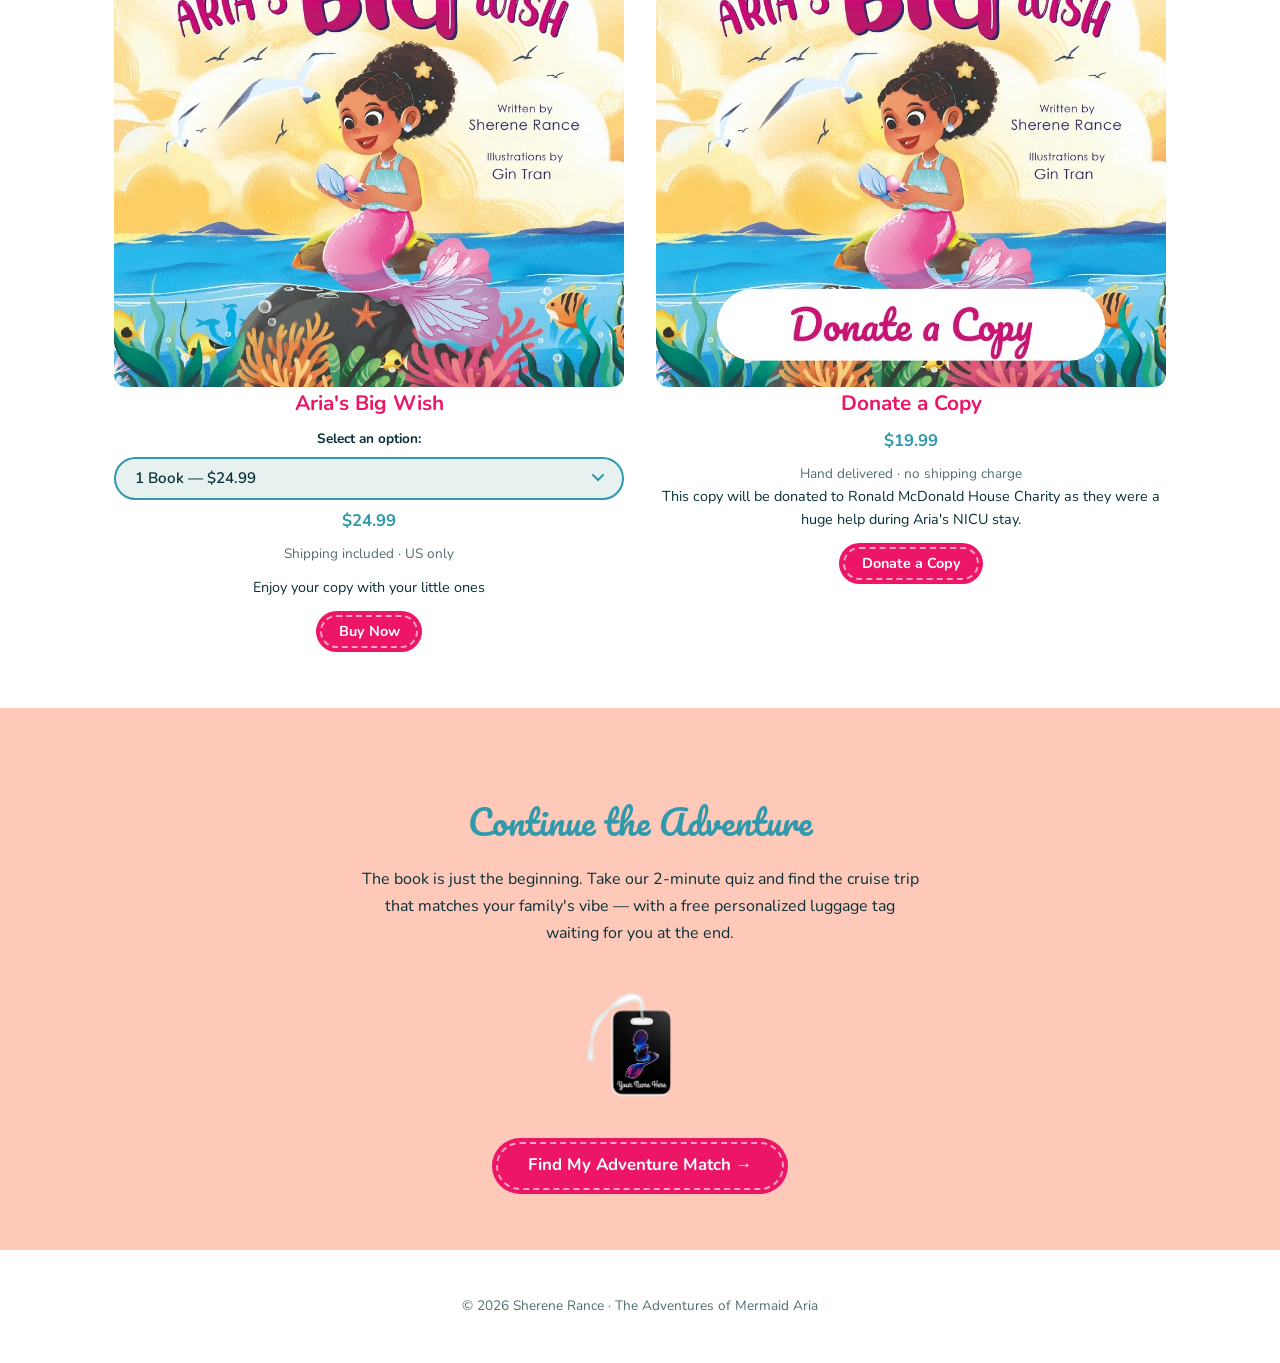
==== commit e288032e: "Add files via upload" ====
--- a/index.html
+++ b/index.html
@@ -7,7 +7,8 @@
   <meta name="description" content="Aria's Big Wish — a picture book about a mermaid and a human girl who become unlikely friends. Written by Sherene Rance.">
   <link rel="preconnect" href="https://fonts.googleapis.com">
   <link rel="preconnect" href="https://fonts.gstatic.com" crossorigin>
-  <link href="https://fonts.googleapis.com/css2?family=Nunito:wght@400;600;700;800&family=Pacifico&display=swap" rel="stylesheet">
+  <link rel="preload" href="https://fonts.googleapis.com/css2?family=Nunito:wght@400;600;700;800&family=Pacifico&display=swap" as="style" onload="this.onload=null;this.rel='stylesheet'">
+  <noscript><link rel="stylesheet" href="https://fonts.googleapis.com/css2?family=Nunito:wght@400;600;700;800&family=Pacifico&display=swap"></noscript>
   <link rel="stylesheet" href="css/style.css">
   <link rel="stylesheet" href="css/nav.css">
 </head>
@@ -16,7 +17,7 @@
   <!-- ============ NAV ============ -->
   <header class="site-header">
     <a href="index.html" class="logo-link" aria-label="Mermaid Aria — Home">
-      <img src="assets/img/logo.png" alt="Mermaid Aria logo" class="logo-img">
+      <img src="assets/img/logo.webp" fetchpriority="high" alt="Mermaid Aria logo" class="logo-img">
     </a>
     <button class="hamburger" aria-expanded="false" aria-label="Open menu">
       <span></span><span></span><span></span>
@@ -32,7 +33,7 @@
 
   <!-- ============ HERO ============ -->
   <section class="hero-wrap">
-    <img src="assets/img/hero.jpg" alt="Mermaid Aria swimming in the ocean" class="hero-img">
+    <img src="assets/img/hero.webp" fetchpriority="high" alt="Mermaid Aria swimming in the ocean" class="hero-img">
     <a href="https://square.link/u/Ic2J6Kv0" class="btn btn-primary buy-btn-overlay">
       Order Now
     </a>
@@ -43,11 +44,11 @@
     <h2 class="script center">Meet the Characters</h2>
     <div class="grid-2x2">
       <div class="grid-item">
-        <img src="assets/img/character-aria.png" alt="Mermaid Aria" class="cutout">
+        <img loading="lazy" src="assets/img/character-aria.webp" alt="Mermaid Aria" class="cutout">
         <h3>Mermaid Aria</h3>
       </div>
       <div class="grid-item">
-        <img src="assets/img/character-rosemary.png" alt="Rosemary Peach" class="cutout">
+        <img loading="lazy" src="assets/img/character-rosemary.webp" alt="Rosemary Peach" class="cutout">
         <h3>Rosemary Peach</h3>
       </div>
     </div>
@@ -56,7 +57,7 @@
     <div class="grid-2x2">
       <div class="grid-item">
         <div class="product-media">
-          <img src="assets/img/book-cover-1.jpg" alt="Aria's Big Wish book cover">
+          <img loading="lazy" src="assets/img/book-cover-1.webp" alt="Aria's Big Wish book cover">
           <span class="quick-view">Quick View</span>
         </div>
         <h3>Aria's Big Wish</h3>
@@ -77,7 +78,7 @@
       </div>
       <div class="grid-item">
         <a href="https://square.link/u/vRmiWOAO" class="product-media">
-          <img src="assets/img/book-cover-2-donate.jpg" alt="Aria's Big Wish — Donate a Copy">
+          <img loading="lazy" src="assets/img/book-cover-2-donate.webp" alt="Aria's Big Wish — Donate a Copy">
           <span class="quick-view">Quick View</span>
         </a>
         <h3>Donate a Copy</h3>
@@ -94,7 +95,7 @@
     <h2 class="script center">Continue the Adventure</h2>
     <p class="adventure-copy">The book is just the beginning. Take our 2-minute quiz and find the cruise trip that matches your family's vibe — with a free personalized luggage tag waiting for you at the end.</p>
     <div class="adventure-tag">
-      <img src="assets/img/luggage-tag.png" alt="Free personalized mermaid luggage tag">
+      <img loading="lazy" src="assets/img/luggage-tag.webp" alt="Free personalized mermaid luggage tag">
     </div>
     <a href="quiz.html" class="btn btn-primary">Find My Adventure Match &rarr;</a>
   </section>
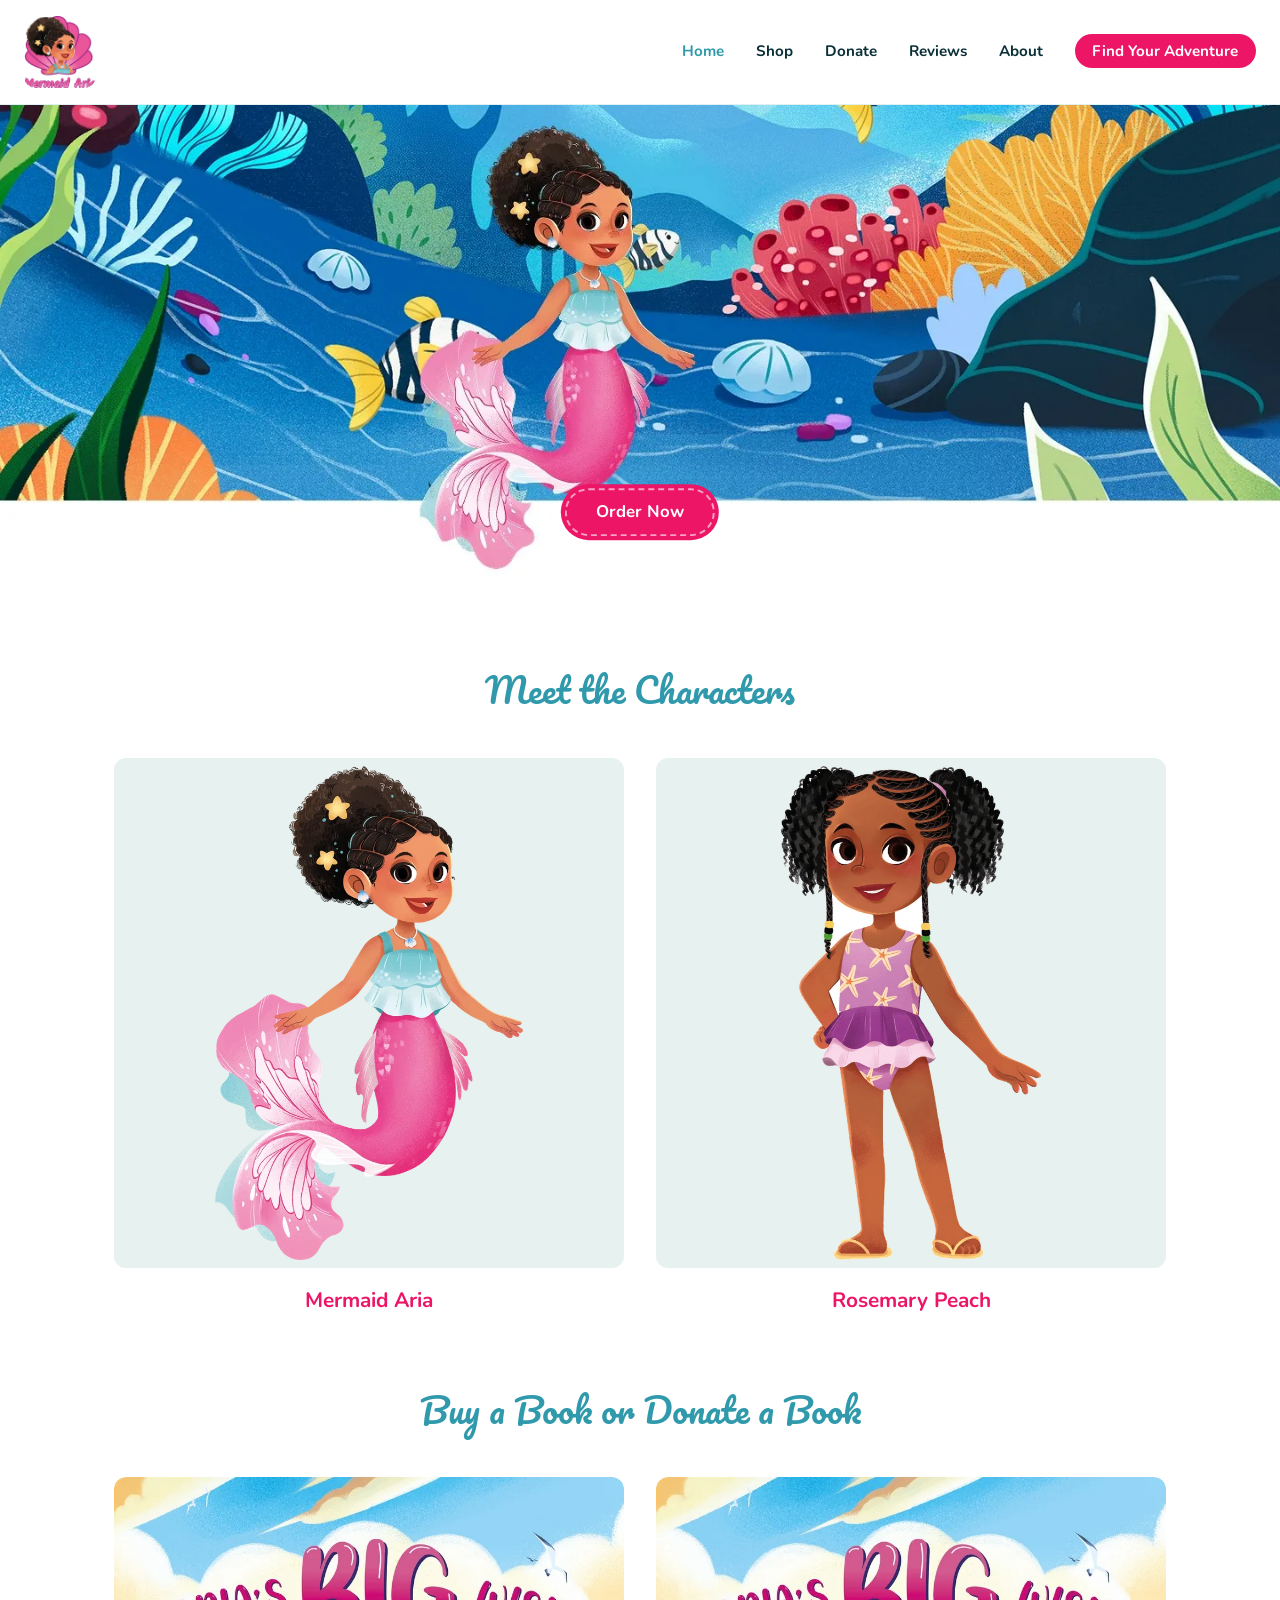
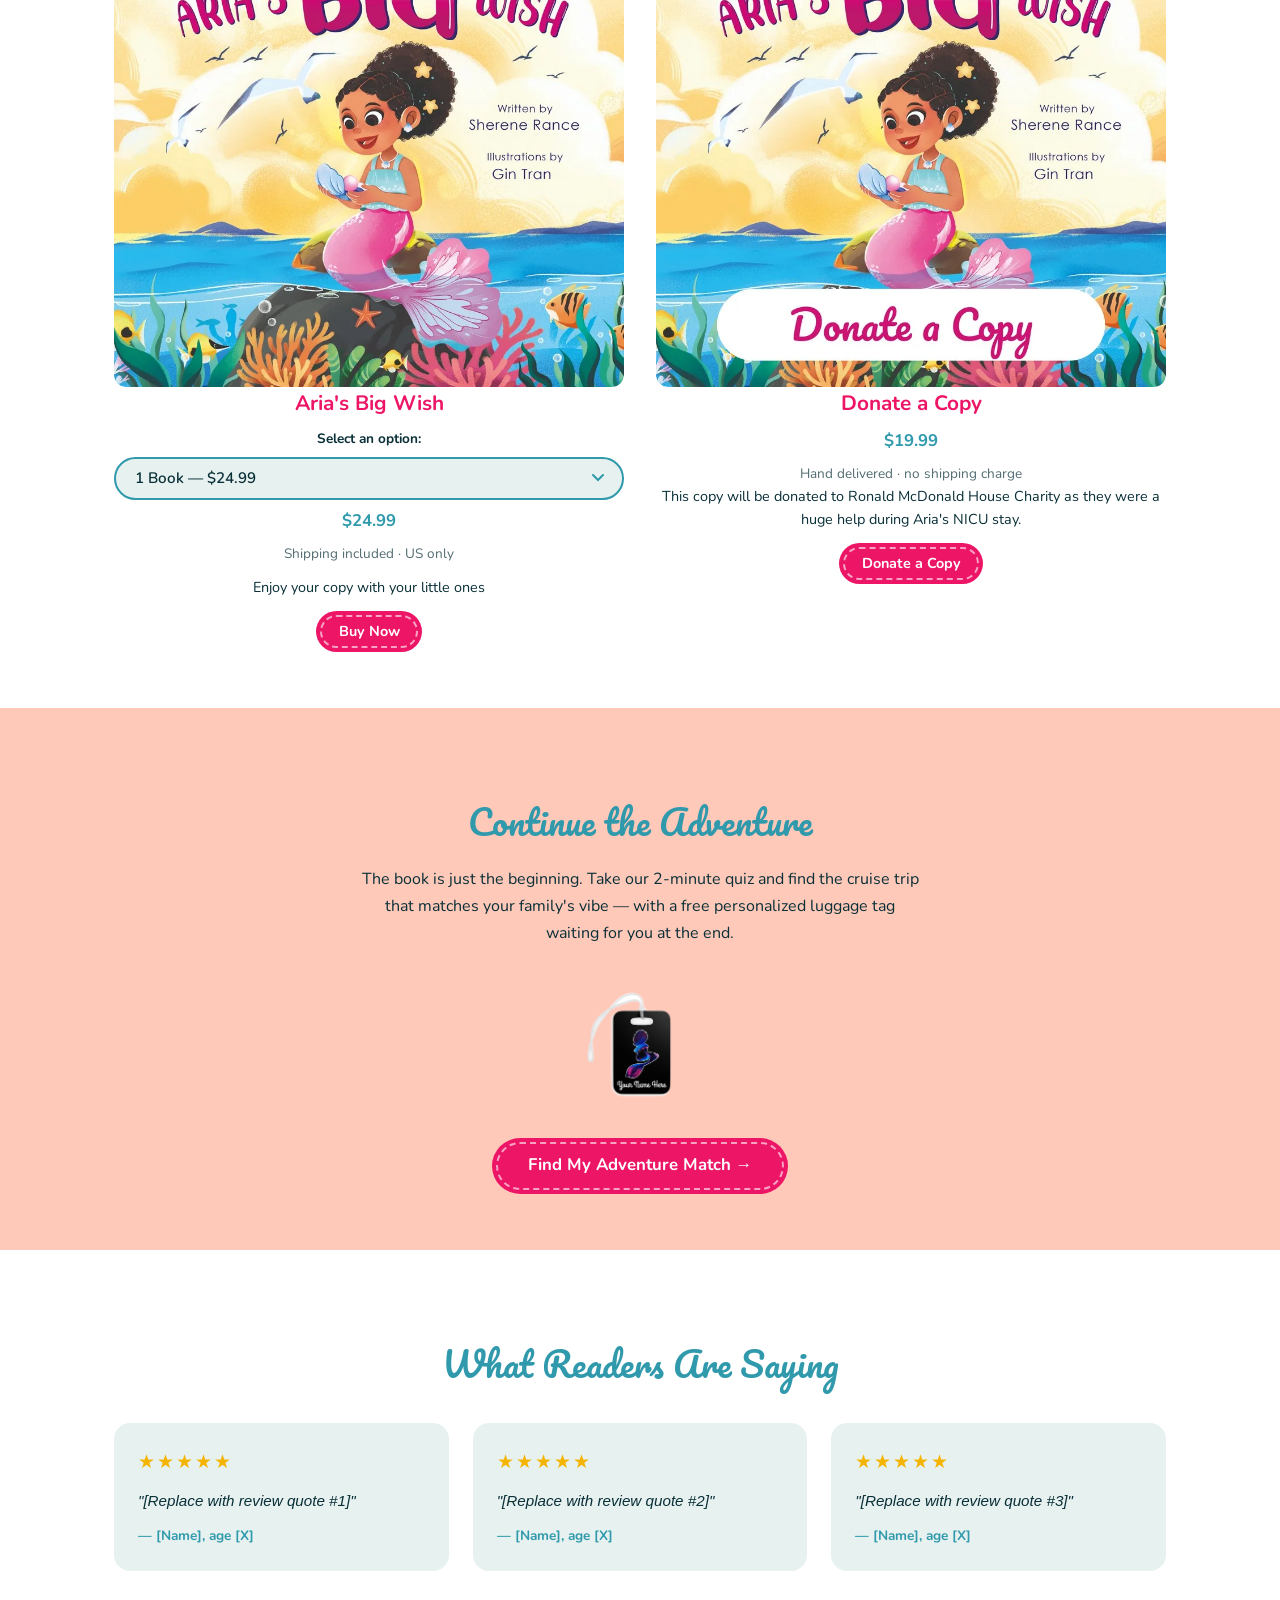
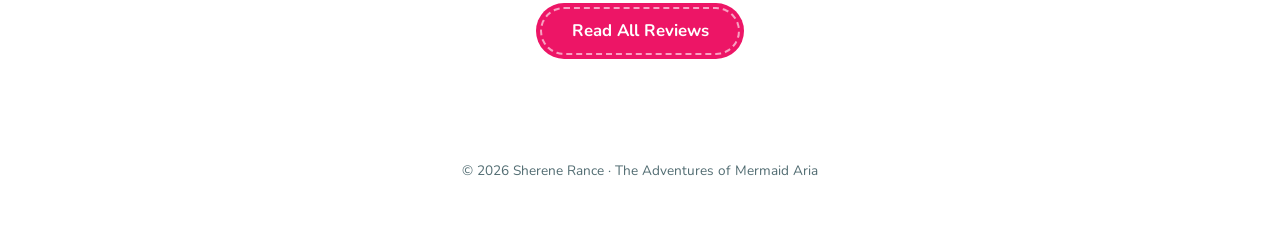
==== commit a7171d9a: "Add files via upload" ====
--- a/index.html
+++ b/index.html
@@ -11,6 +11,7 @@
   <noscript><link rel="stylesheet" href="https://fonts.googleapis.com/css2?family=Nunito:wght@400;600;700;800&family=Pacifico&display=swap"></noscript>
   <link rel="stylesheet" href="css/style.css">
   <link rel="stylesheet" href="css/nav.css">
+  <link rel="stylesheet" href="css/exit-intent.css">
 </head>
 <body>
 
@@ -26,6 +27,7 @@
       <li><a href="index.html" class="active">Home</a></li>
       <li><a href="shop.html">Shop</a></li>
       <li><a href="https://square.link/u/vRmiWOAO">Donate</a></li>
+      <li><a href="reviews.html">Reviews</a></li>
       <li><a href="about.html">About</a></li>
       <li><a href="quiz.html" class="nav-cta">Find Your Adventure</a></li>
     </ul>
@@ -100,12 +102,38 @@
     <a href="quiz.html" class="btn btn-primary">Find My Adventure Match &rarr;</a>
   </section>
 
+  <!-- ============ REVIEWS TEASER ============ -->
+  <section class="reviews-teaser">
+    <h2 class="script center">What Readers Are Saying</h2>
+    <div class="reviews-teaser-grid">
+      <div class="teaser-card">
+        <div class="review-stars" aria-label="5 stars">★★★★★</div>
+        <blockquote class="review-quote">"[Replace with review quote #1]"</blockquote>
+        <p class="review-name">— [Name], age [X]</p>
+      </div>
+      <div class="teaser-card">
+        <div class="review-stars" aria-label="5 stars">★★★★★</div>
+        <blockquote class="review-quote">"[Replace with review quote #2]"</blockquote>
+        <p class="review-name">— [Name], age [X]</p>
+      </div>
+      <div class="teaser-card">
+        <div class="review-stars" aria-label="5 stars">★★★★★</div>
+        <blockquote class="review-quote">"[Replace with review quote #3]"</blockquote>
+        <p class="review-name">— [Name], age [X]</p>
+      </div>
+    </div>
+    <div class="center" style="margin-top:2rem;">
+      <a href="reviews.html" class="btn btn-primary">Read All Reviews</a>
+    </div>
+  </section>
+
   <!-- ============ FOOTER ============ -->
   <footer class="site-footer">
     <p>&copy; 2026 Sherene Rance &middot; The Adventures of Mermaid Aria</p>
   </footer>
 
   <script src="js/nav.js"></script>
+  <script src="js/exit-intent.js"></script>
   <script>
     function updateBundle(select) {
       var opt = select.options[select.selectedIndex];
--- a/css/style.css
+++ b/css/style.css
@@ -287,6 +287,60 @@
   border-color: var(--pink);
 }
 
+/* ---------- Reviews teaser (home page) ---------- */
+.reviews-teaser {
+  padding: 3.5rem 1.5rem;
+  max-width: var(--max-width);
+  margin: 0 auto;
+}
+
+.reviews-teaser h2 {
+  font-size: 2.2rem;
+  margin-bottom: 2rem;
+}
+
+.reviews-teaser-grid {
+  display: grid;
+  grid-template-columns: repeat(3, 1fr);
+  gap: 1.5rem;
+}
+
+.teaser-card {
+  background: var(--mint);
+  border-radius: 16px;
+  padding: 1.5rem;
+}
+
+.review-stars {
+  color: #F5B400;
+  font-size: 1.2rem;
+  letter-spacing: 2px;
+  margin-bottom: 0.6rem;
+}
+
+.review-quote {
+  font-size: 0.95rem;
+  line-height: 1.7;
+  color: var(--navy);
+  font-style: italic;
+  margin: 0 0 0.75rem;
+  padding: 0;
+  border: none;
+}
+
+.review-name {
+  font-weight: 700;
+  color: var(--teal);
+  font-size: 0.85rem;
+  margin: 0;
+}
+
+@media (max-width: 650px) {
+  .reviews-teaser-grid {
+    grid-template-columns: 1fr;
+  }
+}
+
 /* ---------- Footer ---------- */
 .site-footer {
   text-align: center;
--- a/css/exit-intent.css
+++ b/css/exit-intent.css
@@ -0,0 +1,131 @@
+/* ============================================
+   Exit intent popup — shared across pages
+   ============================================ */
+
+#exit-popup-overlay {
+  position: fixed;
+  inset: 0;
+  background: rgba(9, 47, 55, 0.55);
+  display: flex;
+  align-items: center;
+  justify-content: center;
+  z-index: 9999;
+  opacity: 0;
+  transition: opacity 0.3s ease;
+  padding: 1.5rem;
+}
+
+#exit-popup-overlay.visible {
+  opacity: 1;
+}
+
+#exit-popup {
+  background: #fff;
+  border-radius: 20px;
+  padding: 2.5rem 2rem 2rem;
+  max-width: 420px;
+  width: 100%;
+  text-align: center;
+  position: relative;
+  transform: translateY(16px);
+  transition: transform 0.3s ease;
+}
+
+#exit-popup-overlay.visible #exit-popup {
+  transform: translateY(0);
+}
+
+#exit-popup-close {
+  position: absolute;
+  top: 0.85rem;
+  right: 1rem;
+  background: none;
+  border: none;
+  font-size: 1.5rem;
+  color: #999;
+  cursor: pointer;
+  line-height: 1;
+  padding: 0.25rem 0.5rem;
+}
+
+#exit-popup-close:hover {
+  color: var(--navy);
+}
+
+#exit-popup-tag {
+  width: 90px;
+  height: 90px;
+  object-fit: contain;
+  margin: 0 auto 1.25rem;
+  display: block;
+  border-radius: 8px;
+  animation: gentle-shake 1s ease 0.4s forwards;
+}
+
+@keyframes gentle-shake {
+  0%   { transform: rotate(0deg); }
+  20%  { transform: rotate(-8deg); }
+  40%  { transform: rotate(8deg); }
+  60%  { transform: rotate(-5deg); }
+  80%  { transform: rotate(5deg); }
+  100% { transform: rotate(0deg); }
+}
+
+#exit-popup h2 {
+  font-family: 'Pacifico', cursive;
+  color: var(--teal);
+  font-size: 1.5rem;
+  font-weight: 400;
+  margin: 0 0 0.75rem;
+}
+
+#exit-popup p {
+  font-family: 'Nunito', sans-serif;
+  font-size: 0.95rem;
+  color: var(--navy);
+  line-height: 1.6;
+  margin: 0 0 1.5rem;
+}
+
+#exit-popup-cta {
+  display: inline-block;
+  background: var(--pink);
+  color: #fff;
+  text-decoration: none;
+  font-family: 'Nunito', sans-serif;
+  font-weight: 700;
+  font-size: 1rem;
+  padding: 0.85rem 2rem;
+  border-radius: 999px;
+  outline: 2px dashed rgba(255,255,255,0.6);
+  outline-offset: -6px;
+  transition: box-shadow 0.15s ease;
+  margin-bottom: 1rem;
+}
+
+#exit-popup-cta:hover {
+  box-shadow: 0 6px 16px rgba(237, 21, 102, 0.4);
+}
+
+#exit-popup-cta:active {
+  background: #fff;
+  color: var(--pink);
+  outline-color: rgba(237,21,102,0.5);
+}
+
+#exit-popup-dismiss {
+  display: block;
+  background: none;
+  border: none;
+  font-family: 'Nunito', sans-serif;
+  font-size: 0.8rem;
+  color: #999;
+  cursor: pointer;
+  margin: 0 auto;
+  padding: 0.25rem;
+  text-decoration: underline;
+}
+
+#exit-popup-dismiss:hover {
+  color: var(--navy);
+}
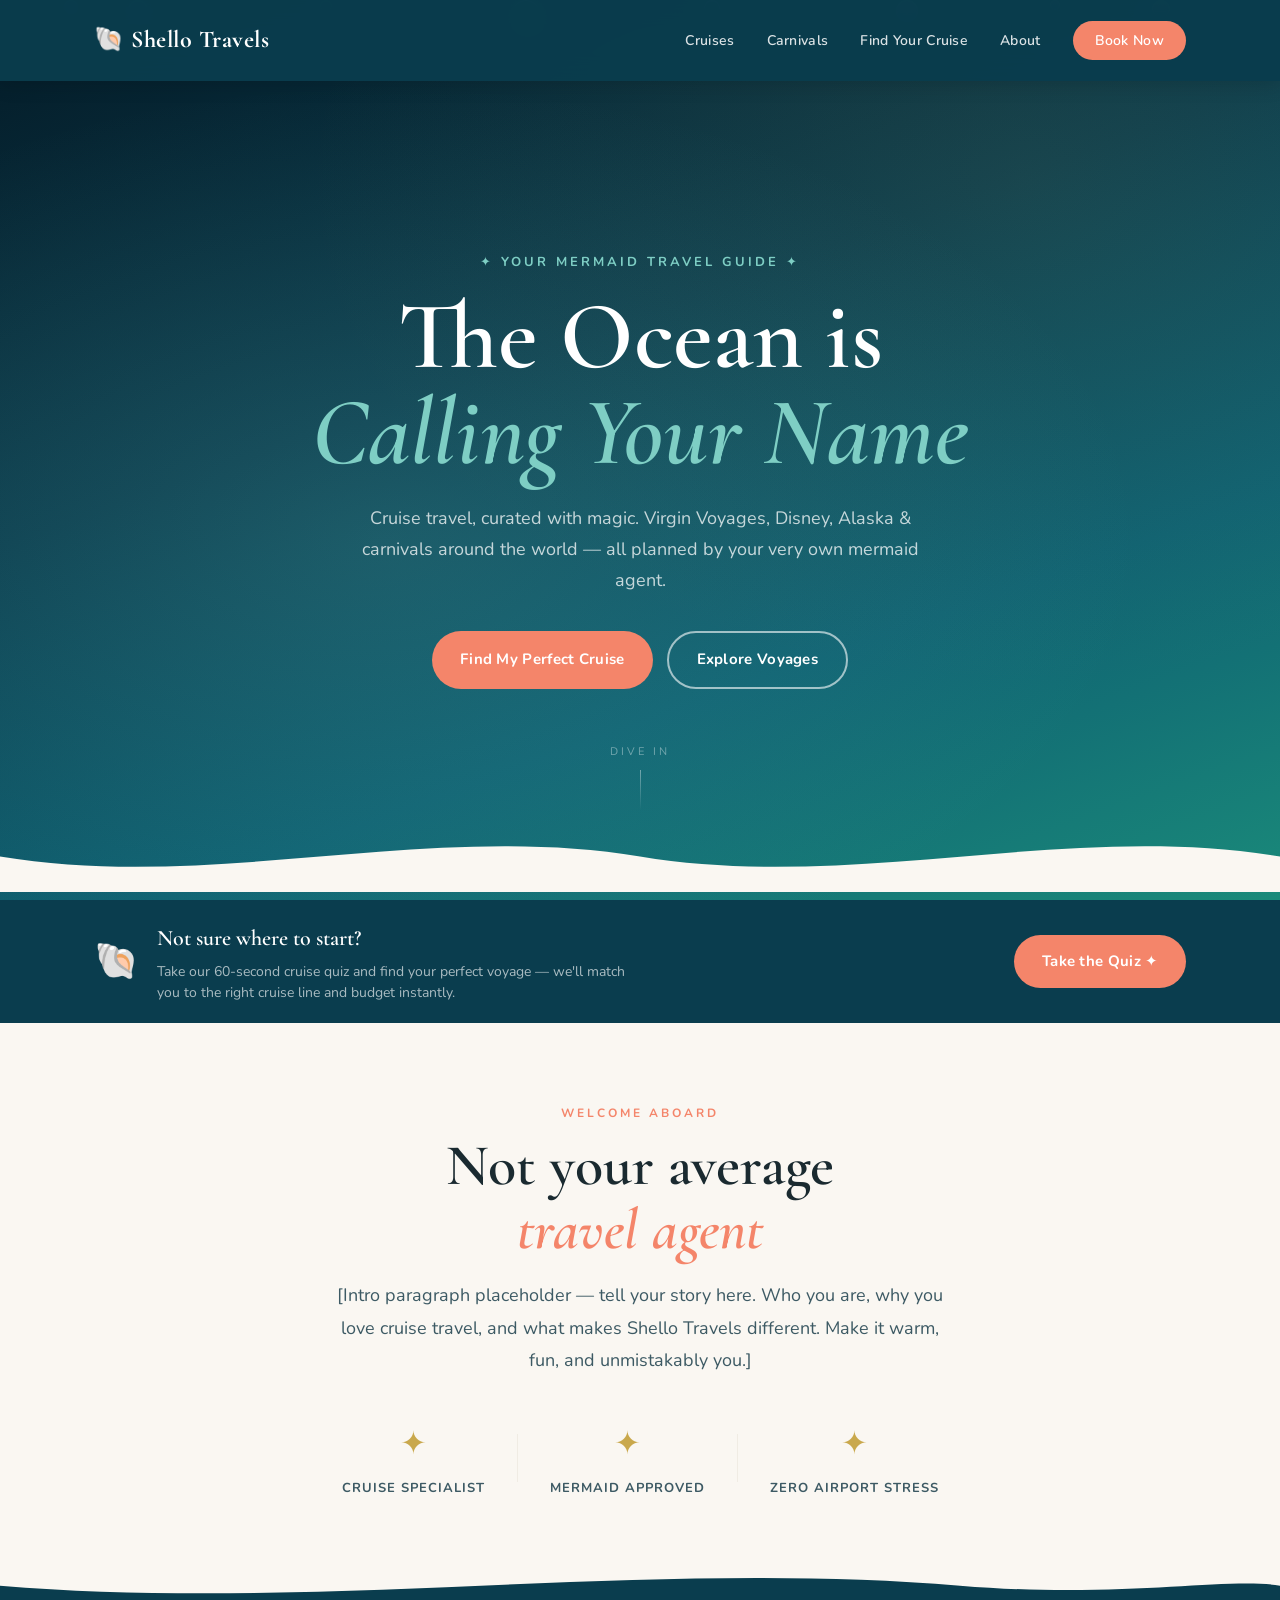
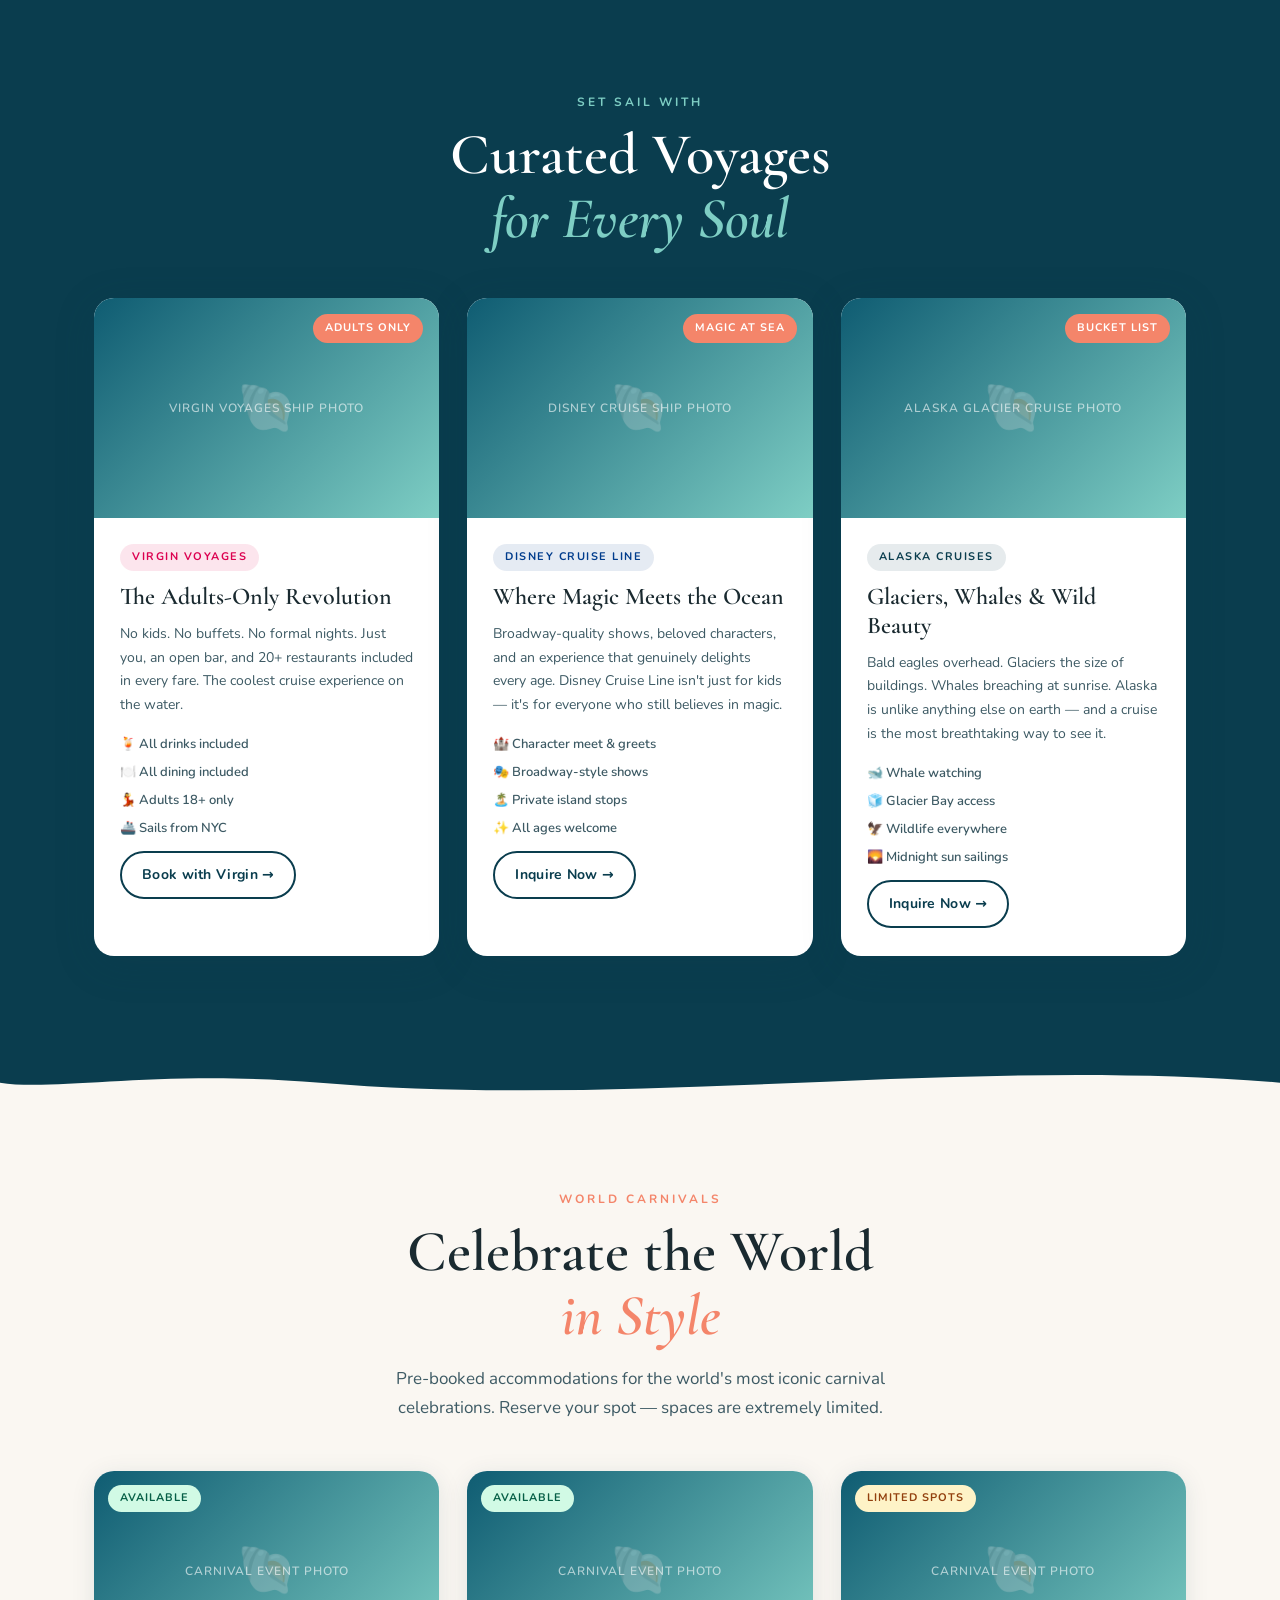
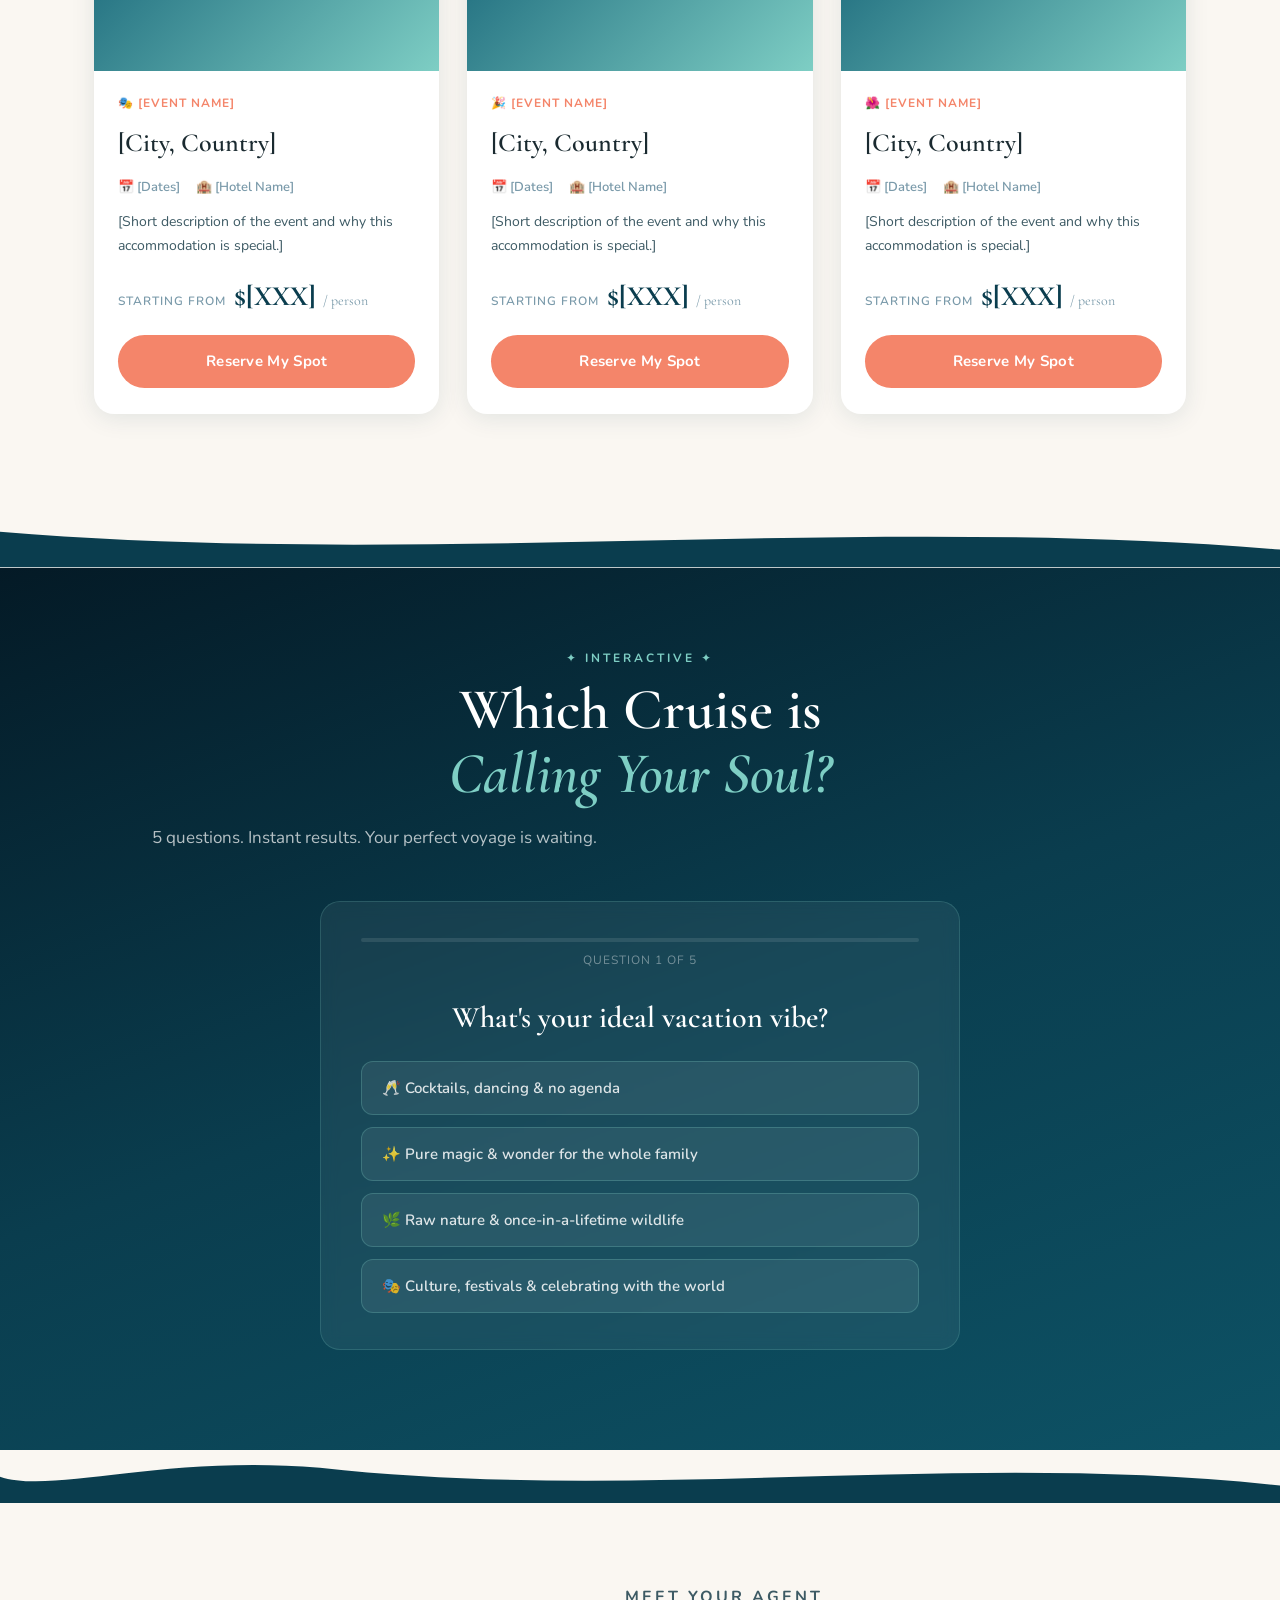
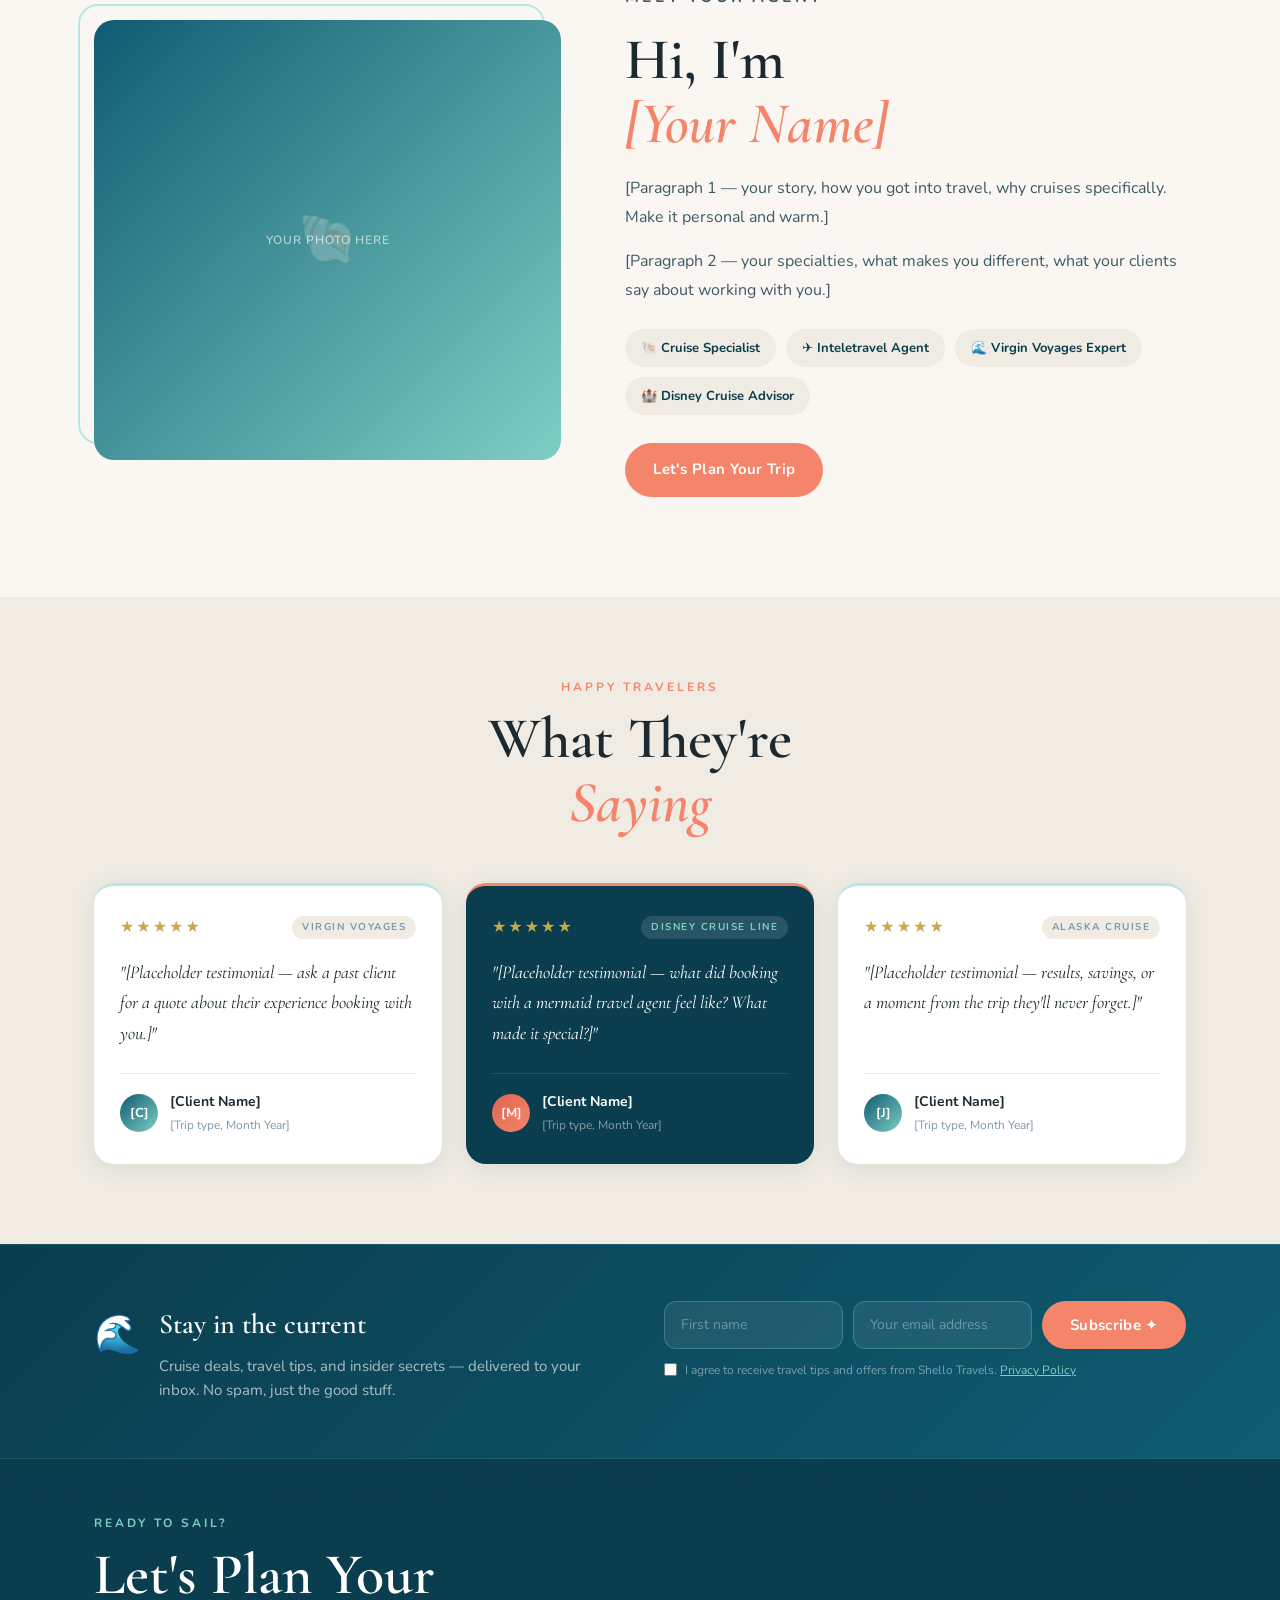
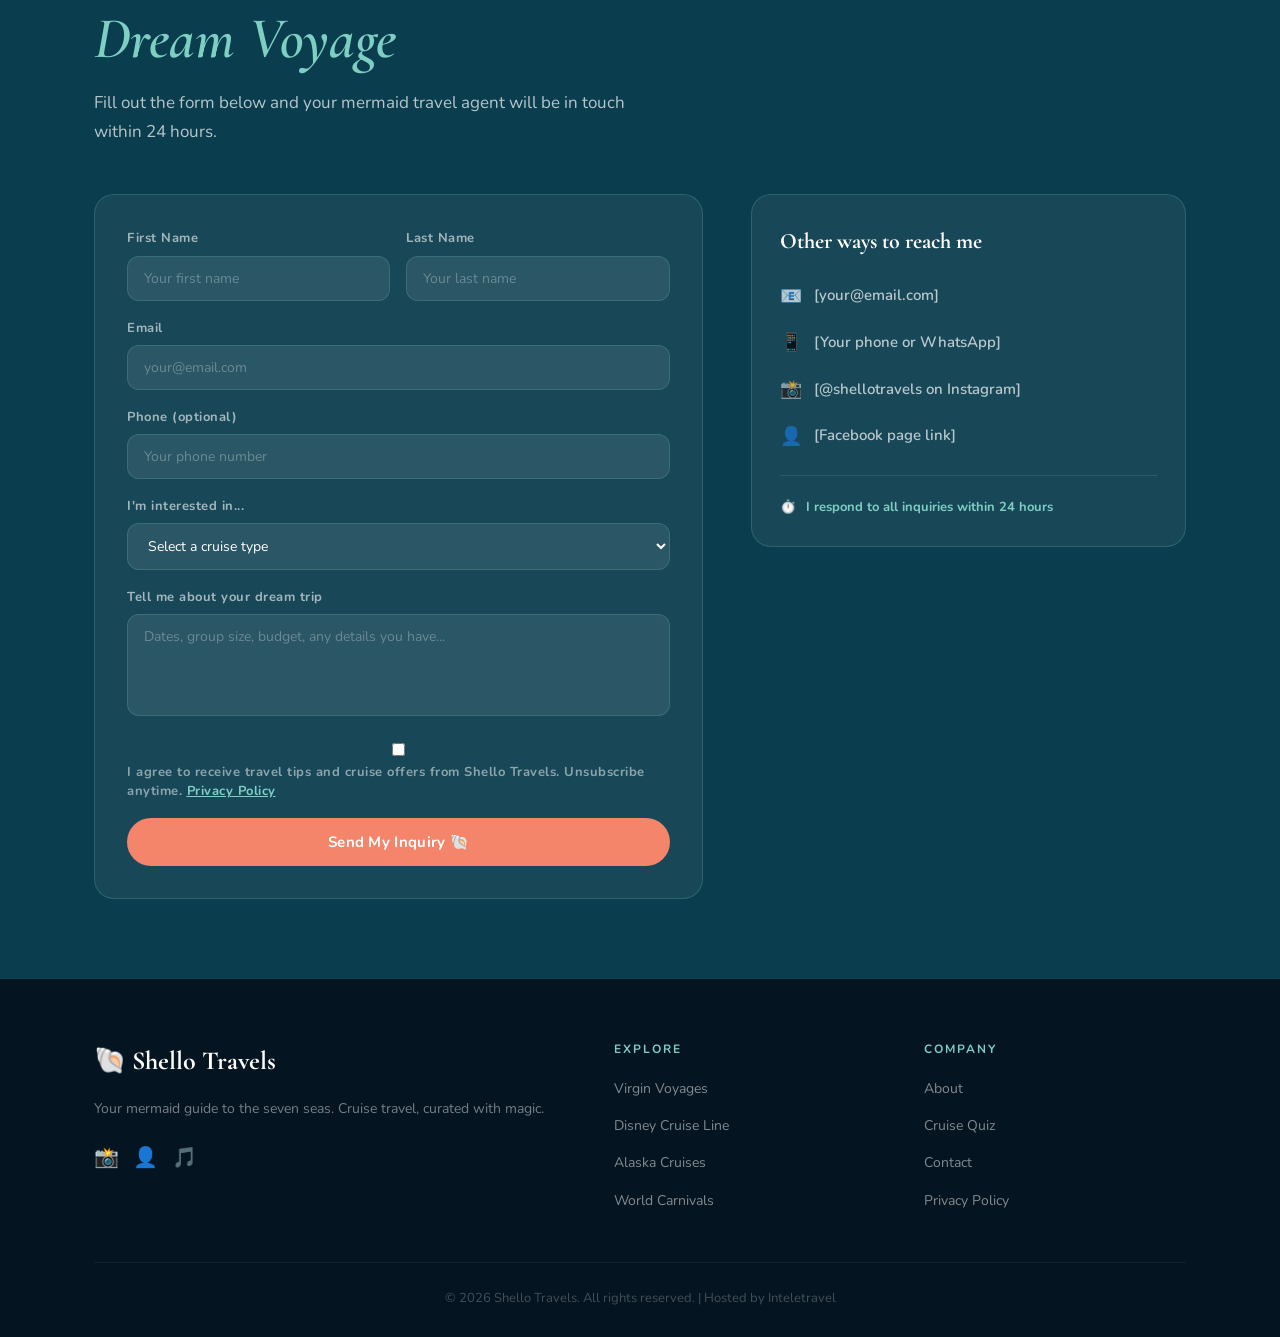
==== commit 587bb9d4: "Add files via upload" ====
--- a/index.html
+++ b/index.html
@@ -3,145 +3,613 @@
 <head>
   <meta charset="UTF-8">
   <meta name="viewport" content="width=device-width, initial-scale=1.0">
-  <title>The Adventures of Mermaid Aria | Aria's Big Wish</title>
-  <meta name="description" content="Aria's Big Wish — a picture book about a mermaid and a human girl who become unlikely friends. Written by Sherene Rance.">
+  <title>Shello Travels — Your Mermaid Guide to the Seven Seas</title>
   <link rel="preconnect" href="https://fonts.googleapis.com">
   <link rel="preconnect" href="https://fonts.gstatic.com" crossorigin>
-  <link rel="preload" href="https://fonts.googleapis.com/css2?family=Nunito:wght@400;600;700;800&family=Pacifico&display=swap" as="style" onload="this.onload=null;this.rel='stylesheet'">
-  <noscript><link rel="stylesheet" href="https://fonts.googleapis.com/css2?family=Nunito:wght@400;600;700;800&family=Pacifico&display=swap"></noscript>
-  <link rel="stylesheet" href="css/style.css">
-  <link rel="stylesheet" href="css/nav.css">
-  <link rel="stylesheet" href="css/exit-intent.css">
+  <link href="https://fonts.googleapis.com/css2?family=Cormorant+Garamond:ital,wght@0,300;0,400;0,600;0,700;1,300;1,400;1,600&family=Nunito:wght@300;400;600;700;800&display=swap" rel="stylesheet">
+  <link rel="stylesheet" href="style.css">
 </head>
 <body>
 
-  <!-- ============ NAV ============ -->
-  <header class="site-header">
-    <a href="index.html" class="logo-link" aria-label="Mermaid Aria — Home">
-      <img src="assets/img/logo.webp" fetchpriority="high" alt="Mermaid Aria logo" class="logo-img">
-    </a>
-    <button class="hamburger" aria-expanded="false" aria-label="Open menu">
-      <span></span><span></span><span></span>
-    </button>
-    <ul class="main-nav" role="list">
-      <li><a href="index.html" class="active">Home</a></li>
-      <li><a href="shop.html">Shop</a></li>
-      <li><a href="https://square.link/u/vRmiWOAO">Donate</a></li>
-      <li><a href="reviews.html">Reviews</a></li>
-      <li><a href="about.html">About</a></li>
-      <li><a href="quiz.html" class="nav-cta">Find Your Adventure</a></li>
+  <!-- NAV — logo is the only home button, no Home link in menu -->
+  <nav class="nav" id="nav">
+    <div class="nav-inner">
+      <a href="#home" class="nav-logo">🐚 Shello Travels</a>
+      <ul class="nav-links">
+        <li><a href="#cruises">Cruises</a></li>
+        <li><a href="#carnival">Carnivals</a></li>
+        <li><a href="#quiz">Find Your Cruise</a></li>
+        <li><a href="#about">About</a></li>
+        <li><a href="#contact" class="nav-cta">Book Now</a></li>
+      </ul>
+      <button class="nav-hamburger" id="hamburger" aria-label="Menu">&#9776;</button>
+    </div>
+    <ul class="nav-mobile" id="nav-mobile">
+      <li><a href="#cruises">Cruises</a></li>
+      <li><a href="#carnival">Carnivals</a></li>
+      <li><a href="#quiz">Find Your Cruise</a></li>
+      <li><a href="#about">About</a></li>
+      <li><a href="#contact">Book Now</a></li>
     </ul>
-  </header>
-
-  <!-- ============ HERO ============ -->
-  <section class="hero-wrap">
-    <img src="assets/img/hero.webp" fetchpriority="high" alt="Mermaid Aria swimming in the ocean" class="hero-img">
-    <a href="https://square.link/u/Ic2J6Kv0" class="btn btn-primary buy-btn-overlay">
-      Order Now
-    </a>
-  </section>
-
-  <!-- ============ MEET THE CHARACTERS ============ -->
-  <section class="characters">
-    <h2 class="script center">Meet the Characters</h2>
-    <div class="grid-2x2">
-      <div class="grid-item">
-        <img loading="lazy" src="assets/img/character-aria.webp" alt="Mermaid Aria" class="cutout">
-        <h3>Mermaid Aria</h3>
-      </div>
-      <div class="grid-item">
-        <img loading="lazy" src="assets/img/character-rosemary.webp" alt="Rosemary Peach" class="cutout">
-        <h3>Rosemary Peach</h3>
-      </div>
-    </div>
-
-    <h2 class="script center books-heading">Buy a Book or Donate a Book</h2>
-    <div class="grid-2x2">
-      <div class="grid-item">
-        <div class="product-media">
-          <img loading="lazy" src="assets/img/book-cover-1.webp" alt="Aria's Big Wish book cover">
-          <span class="quick-view">Quick View</span>
-        </div>
-        <h3>Aria's Big Wish</h3>
-
-        <div class="bundle-selector">
-          <label for="bundle-select" class="bundle-label">Select an option:</label>
-          <select id="bundle-select" class="bundle-select" onchange="updateBundle(this)">
-            <option value="single" data-price="$24.99" data-shipping="Shipping included · US only" data-link="https://square.link/u/Ic2J6Kv0">1 Book — $24.99</option>
-            <option value="auntie" data-price="$58" data-shipping="Shipping included · US only" data-link="https://square.link/u/5y5rJkXw">Favorite Auntie Bundle — 3 Books — $58</option>
-            <option value="classroom" data-price="$95" data-shipping="Shipping included · US only" data-link="https://square.link/u/I52GV8gS">Classroom Bundle — 5 Books — $95</option>
-          </select>
-          <p class="price" id="bundle-price">$24.99</p>
-          <p class="shipping-note" id="bundle-shipping">Shipping included · US only</p>
-        </div>
-
-        <p class="blurb">Enjoy your copy with your little ones</p>
-        <a href="https://square.link/u/Ic2J6Kv0" id="bundle-buy-btn" class="btn btn-small">Buy Now</a>
-      </div>
-      <div class="grid-item">
-        <a href="https://square.link/u/vRmiWOAO" class="product-media">
-          <img loading="lazy" src="assets/img/book-cover-2-donate.webp" alt="Aria's Big Wish — Donate a Copy">
-          <span class="quick-view">Quick View</span>
-        </a>
-        <h3>Donate a Copy</h3>
-        <p class="price">$19.99</p>
-        <p class="shipping-note">Hand delivered · no shipping charge</p>
-        <p class="blurb">This copy will be donated to Ronald McDonald House Charity as they were a huge help during Aria's NICU stay.</p>
-        <a href="https://square.link/u/vRmiWOAO" class="btn btn-small">Donate a Copy</a>
-      </div>
-    </div>
-  </section>
-
-  <!-- ============ CONTINUE THE ADVENTURE ============ -->
-  <section class="adventure-section">
-    <h2 class="script center">Continue the Adventure</h2>
-    <p class="adventure-copy">The book is just the beginning. Take our 2-minute quiz and find the cruise trip that matches your family's vibe — with a free personalized luggage tag waiting for you at the end.</p>
-    <div class="adventure-tag">
-      <img loading="lazy" src="assets/img/luggage-tag.webp" alt="Free personalized mermaid luggage tag">
-    </div>
-    <a href="quiz.html" class="btn btn-primary">Find My Adventure Match &rarr;</a>
-  </section>
-
-  <!-- ============ REVIEWS TEASER ============ -->
-  <section class="reviews-teaser">
-    <h2 class="script center">What Readers Are Saying</h2>
-    <div class="reviews-teaser-grid">
-      <div class="teaser-card">
-        <div class="review-stars" aria-label="5 stars">★★★★★</div>
-        <blockquote class="review-quote">"[Replace with review quote #1]"</blockquote>
-        <p class="review-name">— [Name], age [X]</p>
-      </div>
-      <div class="teaser-card">
-        <div class="review-stars" aria-label="5 stars">★★★★★</div>
-        <blockquote class="review-quote">"[Replace with review quote #2]"</blockquote>
-        <p class="review-name">— [Name], age [X]</p>
-      </div>
-      <div class="teaser-card">
-        <div class="review-stars" aria-label="5 stars">★★★★★</div>
-        <blockquote class="review-quote">"[Replace with review quote #3]"</blockquote>
-        <p class="review-name">— [Name], age [X]</p>
-      </div>
-    </div>
-    <div class="center" style="margin-top:2rem;">
-      <a href="reviews.html" class="btn btn-primary">Read All Reviews</a>
-    </div>
-  </section>
-
-  <!-- ============ FOOTER ============ -->
-  <footer class="site-footer">
-    <p>&copy; 2026 Sherene Rance &middot; The Adventures of Mermaid Aria</p>
+  </nav>
+
+  <!-- HERO -->
+  <section class="hero" id="home">
+    <div class="hero-bg">
+      <div class="hero-overlay"></div>
+      <div class="bubbles">
+        <span class="bubble"></span><span class="bubble"></span><span class="bubble"></span>
+        <span class="bubble"></span><span class="bubble"></span><span class="bubble"></span>
+        <span class="bubble"></span><span class="bubble"></span>
+      </div>
+    </div>
+    <div class="hero-content">
+      <p class="hero-eyebrow">✦ Your Mermaid Travel Guide ✦</p>
+      <h1 class="hero-title">The Ocean is<br><em>Calling Your Name</em></h1>
+      <p class="hero-sub">Cruise travel, curated with magic. Virgin Voyages, Disney, Alaska & carnivals around the world — all planned by your very own mermaid agent.</p>
+      <div class="hero-actions">
+        <a href="#quiz" class="btn btn-primary">Find My Perfect Cruise</a>
+        <a href="#cruises" class="btn btn-outline">Explore Voyages</a>
+      </div>
+    </div>
+    <div class="hero-scroll">
+      <span>Dive in</span>
+      <div class="scroll-line"></div>
+    </div>
+    <div class="wave-divider hero-wave">
+      <svg viewBox="0 0 1440 80" preserveAspectRatio="none" xmlns="http://www.w3.org/2000/svg">
+        <path d="M0,40 C240,80 480,0 720,40 C960,80 1200,0 1440,40 L1440,80 L0,80 Z" fill="#faf7f2"/>
+      </svg>
+    </div>
+  </section>
+
+  <!-- QUIZ TEASER -->
+  <section class="quiz-teaser">
+    <div class="container">
+      <div class="quiz-teaser-inner">
+        <div class="quiz-teaser-text">
+          <span class="quiz-teaser-emoji">🐚</span>
+          <div>
+            <h3>Not sure where to start?</h3>
+            <p>Take our 60-second cruise quiz and find your perfect voyage — we'll match you to the right cruise line and budget instantly.</p>
+          </div>
+        </div>
+        <a href="#quiz" class="btn btn-primary quiz-teaser-btn">Take the Quiz ✦</a>
+      </div>
+    </div>
+  </section>
+
+  <!-- INTRO -->
+  <section class="intro">
+    <div class="container">
+      <p class="section-eyebrow">Welcome Aboard</p>
+      <h2 class="section-title">Not your average<br><em>travel agent</em></h2>
+      <p class="intro-text">[Intro paragraph placeholder — tell your story here. Who you are, why you love cruise travel, and what makes Shello Travels different. Make it warm, fun, and unmistakably you.]</p>
+      <div class="intro-stats">
+        <div class="stat"><span class="stat-num">✦</span><span class="stat-label">Cruise Specialist</span></div>
+        <div class="stat-divider"></div>
+        <div class="stat"><span class="stat-num">✦</span><span class="stat-label">Mermaid Approved</span></div>
+        <div class="stat-divider"></div>
+        <div class="stat"><span class="stat-num">✦</span><span class="stat-label">Zero Airport Stress</span></div>
+      </div>
+    </div>
+  </section>
+
+  <!-- WAVE -->
+  <div class="wave-section">
+    <svg viewBox="0 0 1440 60" preserveAspectRatio="none" xmlns="http://www.w3.org/2000/svg">
+      <path d="M0,30 C360,60 720,0 1080,30 C1260,45 1380,20 1440,30 L1440,60 L0,60 Z" fill="#0a3d4e"/>
+    </svg>
+  </div>
+
+  <!-- CRUISE LINES -->
+  <section class="cruises" id="cruises">
+    <div class="container">
+      <p class="section-eyebrow light">Set Sail With</p>
+      <h2 class="section-title light">Curated Voyages<br><em>for Every Soul</em></h2>
+      <div class="cruise-grid">
+
+        <div class="cruise-card" data-line="virgin">
+          <div class="cruise-card-img placeholder-img">
+            <div class="placeholder-label">Virgin Voyages Ship Photo</div>
+            <div class="cruise-card-badge">Adults Only</div>
+          </div>
+          <div class="cruise-card-body">
+            <div class="cruise-line-tag virgin-tag">Virgin Voyages</div>
+            <h3>The Adults-Only Revolution</h3>
+            <p>No kids. No buffets. No formal nights. Just you, an open bar, and 20+ restaurants included in every fare. The coolest cruise experience on the water.</p>
+            <ul class="cruise-perks">
+              <li>🍹 All drinks included</li>
+              <li>🍽️ All dining included</li>
+              <li>💃 Adults 18+ only</li>
+              <li>🚢 Sails from NYC</li>
+            </ul>
+            <a href="#" class="btn btn-cruise">Book with Virgin →</a>
+          </div>
+        </div>
+
+        <div class="cruise-card" data-line="disney">
+          <div class="cruise-card-img placeholder-img">
+            <div class="placeholder-label">Disney Cruise Ship Photo</div>
+            <div class="cruise-card-badge">Magic at Sea</div>
+          </div>
+          <div class="cruise-card-body">
+            <div class="cruise-line-tag disney-tag">Disney Cruise Line</div>
+            <h3>Where Magic Meets the Ocean</h3>
+            <p>Broadway-quality shows, beloved characters, and an experience that genuinely delights every age. Disney Cruise Line isn't just for kids — it's for everyone who still believes in magic.</p>
+            <ul class="cruise-perks">
+              <li>🏰 Character meet &amp; greets</li>
+              <li>🎭 Broadway-style shows</li>
+              <li>🏝️ Private island stops</li>
+              <li>✨ All ages welcome</li>
+            </ul>
+            <a href="#contact" class="btn btn-cruise">Inquire Now →</a>
+          </div>
+        </div>
+
+        <div class="cruise-card" data-line="alaska">
+          <div class="cruise-card-img placeholder-img">
+            <div class="placeholder-label">Alaska Glacier Cruise Photo</div>
+            <div class="cruise-card-badge">Bucket List</div>
+          </div>
+          <div class="cruise-card-body">
+            <div class="cruise-line-tag alaska-tag">Alaska Cruises</div>
+            <h3>Glaciers, Whales &amp; Wild Beauty</h3>
+            <p>Bald eagles overhead. Glaciers the size of buildings. Whales breaching at sunrise. Alaska is unlike anything else on earth — and a cruise is the most breathtaking way to see it.</p>
+            <ul class="cruise-perks">
+              <li>🐋 Whale watching</li>
+              <li>🧊 Glacier Bay access</li>
+              <li>🦅 Wildlife everywhere</li>
+              <li>🌄 Midnight sun sailings</li>
+            </ul>
+            <a href="#contact" class="btn btn-cruise">Inquire Now →</a>
+          </div>
+        </div>
+
+      </div>
+    </div>
+  </section>
+
+  <!-- WAVE -->
+  <div class="wave-section wave-flip">
+    <svg viewBox="0 0 1440 60" preserveAspectRatio="none" xmlns="http://www.w3.org/2000/svg">
+      <path d="M0,30 C360,0 720,60 1080,30 C1260,15 1380,40 1440,30 L1440,0 L0,0 Z" fill="#0a3d4e"/>
+    </svg>
+  </div>
+
+  <!-- CARNIVAL LISTINGS -->
+  <section class="carnival" id="carnival">
+    <div class="container">
+      <p class="section-eyebrow">World Carnivals</p>
+      <h2 class="section-title">Celebrate the World<br><em>in Style</em></h2>
+      <p class="section-sub">Pre-booked accommodations for the world's most iconic carnival celebrations. Reserve your spot — spaces are extremely limited.</p>
+      <div class="carnival-grid">
+
+        <div class="carnival-card">
+          <div class="carnival-img placeholder-img">
+            <div class="placeholder-label">Carnival Event Photo</div>
+            <div class="carnival-status available">Available</div>
+          </div>
+          <div class="carnival-body">
+            <div class="carnival-event-tag">🎭 [Event Name]</div>
+            <h3>[City, Country]</h3>
+            <div class="carnival-meta">
+              <span>📅 [Dates]</span>
+              <span>🏨 [Hotel Name]</span>
+            </div>
+            <p>[Short description of the event and why this accommodation is special.]</p>
+            <div class="carnival-price">
+              <span class="price-label">Starting from</span>
+              <span class="price-amount">$[XXX] <small>/ person</small></span>
+            </div>
+            <a href="#" class="btn btn-primary carnival-btn" data-event="carnival1">Reserve My Spot</a>
+          </div>
+        </div>
+
+        <div class="carnival-card">
+          <div class="carnival-img placeholder-img">
+            <div class="placeholder-label">Carnival Event Photo</div>
+            <div class="carnival-status available">Available</div>
+          </div>
+          <div class="carnival-body">
+            <div class="carnival-event-tag">🎉 [Event Name]</div>
+            <h3>[City, Country]</h3>
+            <div class="carnival-meta">
+              <span>📅 [Dates]</span>
+              <span>🏨 [Hotel Name]</span>
+            </div>
+            <p>[Short description of the event and why this accommodation is special.]</p>
+            <div class="carnival-price">
+              <span class="price-label">Starting from</span>
+              <span class="price-amount">$[XXX] <small>/ person</small></span>
+            </div>
+            <a href="#" class="btn btn-primary carnival-btn" data-event="carnival2">Reserve My Spot</a>
+          </div>
+        </div>
+
+        <div class="carnival-card">
+          <div class="carnival-img placeholder-img">
+            <div class="placeholder-label">Carnival Event Photo</div>
+            <div class="carnival-status limited">Limited Spots</div>
+          </div>
+          <div class="carnival-body">
+            <div class="carnival-event-tag">🌺 [Event Name]</div>
+            <h3>[City, Country]</h3>
+            <div class="carnival-meta">
+              <span>📅 [Dates]</span>
+              <span>🏨 [Hotel Name]</span>
+            </div>
+            <p>[Short description of the event and why this accommodation is special.]</p>
+            <div class="carnival-price">
+              <span class="price-label">Starting from</span>
+              <span class="price-amount">$[XXX] <small>/ person</small></span>
+            </div>
+            <a href="#" class="btn btn-primary carnival-btn" data-event="carnival3">Reserve My Spot</a>
+          </div>
+        </div>
+
+      </div>
+    </div>
+  </section>
+
+  <!-- BOOKING MODAL -->
+  <div class="modal-overlay" id="booking-modal">
+    <div class="modal">
+      <button class="modal-close" id="modal-close">✕</button>
+      <div class="modal-header">
+        <h3>Reserve Your Spot 🐚</h3>
+        <p>Complete the form below and I'll be in touch within 24 hours to confirm your reservation.</p>
+      </div>
+      <div class="modal-body">
+        <iframe id="booking-iframe"
+          src="https://docs.google.com/forms/d/e/[YOUR-GOOGLE-FORM-ID]/viewform?embedded=true"
+          width="100%" height="520" frameborder="0" marginheight="0" marginwidth="0">
+          Loading form…
+        </iframe>
+        <p class="form-placeholder-note">[Replace the iframe src with your actual Google Form embed link]</p>
+      </div>
+    </div>
+  </div>
+
+  <!-- WAVE -->
+  <div class="wave-section">
+    <svg viewBox="0 0 1440 60" preserveAspectRatio="none" xmlns="http://www.w3.org/2000/svg">
+      <path d="M0,20 C480,60 960,0 1440,40 L1440,60 L0,60 Z" fill="#0a3d4e"/>
+    </svg>
+  </div>
+
+  <!-- QUIZ -->
+  <section class="quiz-section" id="quiz">
+    <div class="container">
+      <p class="section-eyebrow light">✦ Interactive ✦</p>
+      <h2 class="section-title light">Which Cruise is<br><em>Calling Your Soul?</em></h2>
+      <p class="section-sub light">5 questions. Instant results. Your perfect voyage is waiting.</p>
+      <div class="quiz-container" id="quiz-container">
+        <div class="quiz-progress">
+          <div class="quiz-progress-bar" id="quiz-progress-bar"></div>
+        </div>
+        <p class="quiz-progress-label" id="quiz-progress-label">Question 1 of 5</p>
+
+        <div class="quiz-step active" data-step="1">
+          <h3 class="quiz-question">What's your ideal vacation vibe?</h3>
+          <div class="quiz-options">
+            <button class="quiz-option" data-value="party">🥂 Cocktails, dancing &amp; no agenda</button>
+            <button class="quiz-option" data-value="magic">✨ Pure magic &amp; wonder for the whole family</button>
+            <button class="quiz-option" data-value="wild">🌿 Raw nature &amp; once-in-a-lifetime wildlife</button>
+            <button class="quiz-option" data-value="culture">🎭 Culture, festivals &amp; celebrating with the world</button>
+          </div>
+        </div>
+        <div class="quiz-step" data-step="2">
+          <h3 class="quiz-question">Who are you bringing?</h3>
+          <div class="quiz-options">
+            <button class="quiz-option" data-value="solo">Just me 👑</button>
+            <button class="quiz-option" data-value="couple">My partner 💑</button>
+            <button class="quiz-option" data-value="friends">My girls / crew 🥳</button>
+            <button class="quiz-option" data-value="family">The whole family 👨‍👩‍👧‍👦</button>
+          </div>
+        </div>
+        <div class="quiz-step" data-step="3">
+          <h3 class="quiz-question">How do you feel about kids on your vacation?</h3>
+          <div class="quiz-options">
+            <button class="quiz-option" data-value="nokids">Hard no — adults only please 🙅‍♀️</button>
+            <button class="quiz-option" data-value="kidsfine">They're fine, I don't mind either way</button>
+            <button class="quiz-option" data-value="kidslove">I love kids — I'm bringing mine! 👶</button>
+            <button class="quiz-option" data-value="kidsgreat">The more the merrier — family atmosphere!</button>
+          </div>
+        </div>
+        <div class="quiz-step" data-step="4">
+          <h3 class="quiz-question">Pick your dream view from the deck:</h3>
+          <div class="quiz-options">
+            <button class="quiz-option" data-value="tropical">Turquoise Caribbean water 🌊</button>
+            <button class="quiz-option" data-value="glacier">A massive glacier slowly calving 🧊</button>
+            <button class="quiz-option" data-value="castle">European coastlines &amp; castles 🏰</button>
+            <button class="quiz-option" data-value="festival">A city lit up for a massive street festival 🎆</button>
+          </div>
+        </div>
+        <div class="quiz-step" data-step="5">
+          <h3 class="quiz-question">What's your budget per person?</h3>
+          <div class="quiz-options">
+            <button class="quiz-option" data-value="budget1">Under $1,000 — keep it affordable</button>
+            <button class="quiz-option" data-value="budget2">$1,000–$2,500 — mid-range comfort</button>
+            <button class="quiz-option" data-value="budget3">$2,500–$5,000 — treat yourself</button>
+            <button class="quiz-option" data-value="budget4">$5,000+ — full luxury, no limits</button>
+          </div>
+        </div>
+        <div class="quiz-step" data-step="6">
+          <h3 class="quiz-question">Your perfect cruise match is ready! 🐚</h3>
+          <p class="quiz-sub">Enter your details to unlock your result and get personalized cruise recommendations straight to your inbox.</p>
+          <div class="quiz-form">
+            <div class="quiz-form-group">
+              <input type="text" id="quiz-name" placeholder="Your first name" class="quiz-input">
+            </div>
+            <div class="quiz-form-group">
+              <input type="email" id="quiz-email" placeholder="Your email address" class="quiz-input">
+            </div>
+            <div class="quiz-form-group quiz-consent">
+              <label class="consent-label">
+                <input type="checkbox" id="quiz-consent">
+                <span>I agree to receive travel tips and cruise offers from Shello Travels. Unsubscribe anytime. <a href="/privacy.html" target="_blank">Privacy Policy</a></span>
+              </label>
+            </div>
+            <button class="btn btn-primary btn-full" id="quiz-submit">Show My Cruise Match ✦</button>
+          </div>
+        </div>
+        <div class="quiz-step quiz-result" data-step="7">
+          <div class="result-icon" id="result-icon">🐚</div>
+          <h3 class="result-title" id="result-title">Your Perfect Cruise Is...</h3>
+          <div class="result-cruise" id="result-cruise">Virgin Voyages</div>
+          <p class="result-desc" id="result-desc"></p>
+          <div class="result-budget" id="result-budget"></div>
+          <div class="result-actions">
+            <a href="#contact" class="btn btn-primary">Book This Cruise 🚢</a>
+            <button class="btn btn-outline-light" id="quiz-retake">Retake Quiz</button>
+          </div>
+        </div>
+      </div>
+    </div>
+  </section>
+
+  <!-- WAVE -->
+  <div class="wave-section wave-flip" style="background:#0a3d4e">
+    <svg viewBox="0 0 1440 60" preserveAspectRatio="none" xmlns="http://www.w3.org/2000/svg">
+      <path d="M0,40 C360,0 720,60 1080,20 C1260,5 1380,50 1440,30 L1440,0 L0,0 Z" fill="#faf7f2"/>
+    </svg>
+  </div>
+
+  <!-- ABOUT -->
+  <section class="about" id="about">
+    <div class="container">
+      <div class="about-grid">
+        <div class="about-img-wrap">
+          <div class="about-img placeholder-img tall">
+            <div class="placeholder-label">Your Photo Here</div>
+          </div>
+          <div class="about-img-accent"></div>
+        </div>
+        <div class="about-content">
+          <p class="section-eyebrow">Meet Your Agent</p>
+          <h2 class="section-title">Hi, I'm<br><em>[Your Name]</em></h2>
+          <p>[Paragraph 1 — your story, how you got into travel, why cruises specifically. Make it personal and warm.]</p>
+          <p>[Paragraph 2 — your specialties, what makes you different, what your clients say about working with you.]</p>
+          <div class="about-badges">
+            <span class="about-badge">🐚 Cruise Specialist</span>
+            <span class="about-badge">✈️ Inteletravel Agent</span>
+            <span class="about-badge">🌊 Virgin Voyages Expert</span>
+            <span class="about-badge">🏰 Disney Cruise Advisor</span>
+          </div>
+          <a href="#contact" class="btn btn-primary">Let's Plan Your Trip</a>
+        </div>
+      </div>
+    </div>
+  </section>
+
+  <!-- TESTIMONIALS — 3 side by side, card style -->
+  <section class="testimonials">
+    <div class="container">
+      <p class="section-eyebrow">Happy Travelers</p>
+      <h2 class="section-title">What They're<br><em>Saying</em></h2>
+      <div class="testimonial-grid">
+
+        <div class="testimonial-card">
+          <div class="testimonial-top">
+            <div class="testimonial-stars">★★★★★</div>
+            <div class="testimonial-cruise-type">Virgin Voyages</div>
+          </div>
+          <p class="testimonial-quote">"[Placeholder testimonial — ask a past client for a quote about their experience booking with you.]"</p>
+          <div class="testimonial-footer">
+            <div class="testimonial-avatar">[C]</div>
+            <div>
+              <div class="testimonial-author">[Client Name]</div>
+              <div class="testimonial-trip">[Trip type, Month Year]</div>
+            </div>
+          </div>
+        </div>
+
+        <div class="testimonial-card testimonial-featured">
+          <div class="testimonial-top">
+            <div class="testimonial-stars">★★★★★</div>
+            <div class="testimonial-cruise-type">Disney Cruise Line</div>
+          </div>
+          <p class="testimonial-quote">"[Placeholder testimonial — what did booking with a mermaid travel agent feel like? What made it special?]"</p>
+          <div class="testimonial-footer">
+            <div class="testimonial-avatar">[M]</div>
+            <div>
+              <div class="testimonial-author">[Client Name]</div>
+              <div class="testimonial-trip">[Trip type, Month Year]</div>
+            </div>
+          </div>
+        </div>
+
+        <div class="testimonial-card">
+          <div class="testimonial-top">
+            <div class="testimonial-stars">★★★★★</div>
+            <div class="testimonial-cruise-type">Alaska Cruise</div>
+          </div>
+          <p class="testimonial-quote">"[Placeholder testimonial — results, savings, or a moment from the trip they'll never forget.]"</p>
+          <div class="testimonial-footer">
+            <div class="testimonial-avatar">[J]</div>
+            <div>
+              <div class="testimonial-author">[Client Name]</div>
+              <div class="testimonial-trip">[Trip type, Month Year]</div>
+            </div>
+          </div>
+        </div>
+
+      </div>
+    </div>
+  </section>
+
+  <!-- EMAIL CAPTURE — standalone, separate from quiz and contact -->
+  <section class="email-capture">
+    <div class="container">
+      <div class="email-capture-inner">
+        <div class="email-capture-text">
+          <span class="email-capture-icon">🌊</span>
+          <div>
+            <h3>Stay in the current</h3>
+            <p>Cruise deals, travel tips, and insider secrets — delivered to your inbox. No spam, just the good stuff.</p>
+          </div>
+        </div>
+        <form class="email-capture-form" id="email-capture-form" action="https://formspree.io/f/[YOUR-FORMSPREE-ID]" method="POST">
+          <div class="email-capture-fields">
+            <input type="text" name="first_name" placeholder="First name" class="email-capture-input" required>
+            <input type="email" name="email" placeholder="Your email address" class="email-capture-input" required>
+            <button type="submit" class="btn btn-primary">Subscribe ✦</button>
+          </div>
+          <label class="email-capture-consent consent-label">
+            <input type="checkbox" name="consent" required>
+            <span>I agree to receive travel tips and offers from Shello Travels. <a href="/privacy.html">Privacy Policy</a></span>
+          </label>
+        </form>
+      </div>
+    </div>
+  </section>
+
+  <!-- CONTACT -->
+  <section class="contact" id="contact">
+    <div class="wave-section" style="margin-bottom:0">
+      <svg viewBox="0 0 1440 60" preserveAspectRatio="none" xmlns="http://www.w3.org/2000/svg">
+        <path d="M0,30 C360,60 720,0 1080,40 C1260,55 1380,15 1440,30 L1440,60 L0,60 Z" fill="#0a3d4e"/>
+      </svg>
+    </div>
+    <div class="contact-inner">
+      <div class="container">
+        <p class="section-eyebrow light">Ready to Sail?</p>
+        <h2 class="section-title light">Let's Plan Your<br><em>Dream Voyage</em></h2>
+        <p class="section-sub light">Fill out the form below and your mermaid travel agent will be in touch within 24 hours.</p>
+        <div class="contact-grid">
+          <div class="contact-form-wrap">
+            <form class="contact-form" id="contact-form" action="https://formspree.io/f/[YOUR-FORMSPREE-ID]" method="POST">
+              <div class="form-row">
+                <div class="form-group">
+                  <label>First Name</label>
+                  <input type="text" name="first_name" placeholder="Your first name" required>
+                </div>
+                <div class="form-group">
+                  <label>Last Name</label>
+                  <input type="text" name="last_name" placeholder="Your last name" required>
+                </div>
+              </div>
+              <div class="form-group">
+                <label>Email</label>
+                <input type="email" name="email" placeholder="your@email.com" required>
+              </div>
+              <div class="form-group">
+                <label>Phone (optional)</label>
+                <input type="tel" name="phone" placeholder="Your phone number">
+              </div>
+              <div class="form-group">
+                <label>I'm interested in...</label>
+                <select name="cruise_type">
+                  <option value="">Select a cruise type</option>
+                  <option value="virgin">Virgin Voyages</option>
+                  <option value="disney">Disney Cruise Line</option>
+                  <option value="alaska">Alaska Cruise</option>
+                  <option value="carnival_event">World Carnival Package</option>
+                  <option value="not_sure">Not sure yet — help me decide!</option>
+                </select>
+              </div>
+              <div class="form-group">
+                <label>Tell me about your dream trip</label>
+                <textarea name="message" rows="4" placeholder="Dates, group size, budget, any details you have..."></textarea>
+              </div>
+              <div class="form-group consent-group">
+                <label class="consent-label">
+                  <input type="checkbox" name="consent" required>
+                  <span>I agree to receive travel tips and cruise offers from Shello Travels. Unsubscribe anytime. <a href="/privacy.html">Privacy Policy</a></span>
+                </label>
+              </div>
+              <button type="submit" class="btn btn-primary btn-full">Send My Inquiry 🐚</button>
+            </form>
+          </div>
+          <div class="contact-info">
+            <div class="contact-info-card">
+              <h4>Other ways to reach me</h4>
+              <div class="contact-item">
+                <span class="contact-icon">📧</span>
+                <span>[your@email.com]</span>
+              </div>
+              <div class="contact-item">
+                <span class="contact-icon">📱</span>
+                <span>[Your phone or WhatsApp]</span>
+              </div>
+              <div class="contact-item">
+                <span class="contact-icon">📸</span>
+                <span>[@shellotravels on Instagram]</span>
+              </div>
+              <div class="contact-item">
+                <span class="contact-icon">👤</span>
+                <span>[Facebook page link]</span>
+              </div>
+              <div class="response-note">
+                <span>⏱️</span>
+                <span>I respond to all inquiries within 24 hours</span>
+              </div>
+            </div>
+          </div>
+        </div>
+      </div>
+    </div>
+  </section>
+
+  <!-- FOOTER -->
+  <footer class="footer">
+    <div class="container">
+      <div class="footer-inner">
+        <div class="footer-brand">
+          <div class="footer-logo">🐚 Shello Travels</div>
+          <p>Your mermaid guide to the seven seas. Cruise travel, curated with magic.</p>
+          <div class="footer-social">
+            <a href="#" aria-label="Instagram">📸</a>
+            <a href="#" aria-label="Facebook">👤</a>
+            <a href="#" aria-label="TikTok">🎵</a>
+          </div>
+        </div>
+        <div class="footer-links">
+          <h5>Explore</h5>
+          <ul>
+            <li><a href="#cruises">Virgin Voyages</a></li>
+            <li><a href="#cruises">Disney Cruise Line</a></li>
+            <li><a href="#cruises">Alaska Cruises</a></li>
+            <li><a href="#carnival">World Carnivals</a></li>
+          </ul>
+        </div>
+        <div class="footer-links">
+          <h5>Company</h5>
+          <ul>
+            <li><a href="#about">About</a></li>
+            <li><a href="#quiz">Cruise Quiz</a></li>
+            <li><a href="#contact">Contact</a></li>
+            <li><a href="/privacy.html">Privacy Policy</a></li>
+          </ul>
+        </div>
+      </div>
+      <div class="footer-bottom">
+        <p>© 2026 Shello Travels. All rights reserved. | Hosted by Inteletravel</p>
+      </div>
+    </div>
   </footer>
 
-  <script src="js/nav.js"></script>
-  <script src="js/exit-intent.js"></script>
-  <script>
-    function updateBundle(select) {
-      var opt = select.options[select.selectedIndex];
-      document.getElementById('bundle-price').textContent = opt.dataset.price;
-      document.getElementById('bundle-shipping').textContent = '+ ' + opt.dataset.shipping;
-      document.getElementById('bundle-buy-btn').href = opt.dataset.link;
-    }
-  </script>
-
+  <script src="script.js"></script>
 </body>
 </html>
--- a/style.css
+++ b/style.css
@@ -0,0 +1,1072 @@
+/* ── TOKENS ── */
+:root {
+  --teal-deep:    #0a3d4e;
+  --teal-mid:     #0f5c72;
+  --seafoam:      #7ecec4;
+  --seafoam-light:#b8e8e3;
+  --coral:        #f4856a;
+  --coral-dark:   #e06550;
+  --gold:         #c9a84c;
+  --pearl:        #faf7f2;
+  --pearl-dark:   #f0ece4;
+  --white:        #ffffff;
+  --text-dark:    #1a2a30;
+  --text-mid:     #3d5a64;
+  --text-light:   #7a9aaa;
+  --font-display: 'Cormorant Garamond', Georgia, serif;
+  --font-body:    'Nunito', system-ui, sans-serif;
+  --radius:       12px;
+  --radius-lg:    20px;
+  --shadow:       0 4px 24px rgba(10,61,78,0.10);
+  --shadow-lg:    0 8px 40px rgba(10,61,78,0.18);
+  --transition:   0.28s cubic-bezier(0.4,0,0.2,1);
+}
+
+/* ── RESET & BASE ── */
+*, *::before, *::after { box-sizing: border-box; margin: 0; padding: 0; }
+html { scroll-behavior: smooth; }
+body {
+  font-family: var(--font-body);
+  background: var(--pearl);
+  color: var(--text-dark);
+  line-height: 1.7;
+  overflow-x: hidden;
+}
+img { max-width: 100%; display: block; }
+a { text-decoration: none; color: inherit; }
+ul { list-style: none; }
+
+/* ── UTILITY ── */
+.container { max-width: 1140px; margin: 0 auto; padding: 0 24px; }
+
+/* ── BUTTONS ── */
+.btn {
+  display: inline-flex;
+  align-items: center;
+  gap: 8px;
+  padding: 14px 28px;
+  border-radius: 50px;
+  font-family: var(--font-body);
+  font-size: 15px;
+  font-weight: 700;
+  cursor: pointer;
+  border: none;
+  transition: all var(--transition);
+  letter-spacing: 0.3px;
+}
+.btn-primary {
+  background: var(--coral);
+  color: var(--white);
+}
+.btn-primary:hover { background: var(--coral-dark); transform: translateY(-2px); box-shadow: 0 6px 20px rgba(244,133,106,0.4); }
+.btn-outline {
+  background: transparent;
+  color: var(--white);
+  border: 2px solid rgba(255,255,255,0.6);
+}
+.btn-outline:hover { background: rgba(255,255,255,0.12); transform: translateY(-2px); }
+.btn-outline-light {
+  background: transparent;
+  color: var(--seafoam-light);
+  border: 2px solid var(--seafoam);
+}
+.btn-outline-light:hover { background: rgba(126,206,196,0.1); }
+.btn-cruise {
+  background: transparent;
+  color: var(--teal-deep);
+  border: 2px solid var(--teal-deep);
+  padding: 10px 20px;
+  font-size: 14px;
+  margin-top: 12px;
+}
+.btn-cruise:hover { background: var(--teal-deep); color: var(--white); transform: translateY(-2px); }
+.btn-full { width: 100%; justify-content: center; }
+
+/* ── SECTION TYPOGRAPHY ── */
+.section-eyebrow {
+  font-family: var(--font-body);
+  font-size: 12px;
+  font-weight: 700;
+  letter-spacing: 3px;
+  text-transform: uppercase;
+  color: var(--coral);
+  margin-bottom: 10px;
+}
+.section-eyebrow.light { color: var(--seafoam); }
+.section-title {
+  font-family: var(--font-display);
+  font-size: clamp(36px, 5vw, 58px);
+  font-weight: 600;
+  line-height: 1.1;
+  color: var(--text-dark);
+  margin-bottom: 18px;
+}
+.section-title.light { color: var(--white); }
+.section-title em { font-style: italic; color: var(--coral); }
+.section-title.light em { color: var(--seafoam); }
+.section-sub { font-size: 17px; color: var(--text-mid); max-width: 560px; }
+.section-sub.light { color: rgba(255,255,255,0.7); }
+
+/* ── PLACEHOLDER IMAGES ── */
+.placeholder-img {
+  background: linear-gradient(135deg, var(--teal-mid) 0%, var(--seafoam) 100%);
+  display: flex;
+  align-items: center;
+  justify-content: center;
+  position: relative;
+  overflow: hidden;
+}
+.placeholder-img::before {
+  content: '🐚';
+  font-size: 48px;
+  opacity: 0.25;
+  position: absolute;
+}
+.placeholder-label {
+  font-family: var(--font-body);
+  font-size: 12px;
+  font-weight: 600;
+  color: rgba(255,255,255,0.6);
+  letter-spacing: 1px;
+  text-transform: uppercase;
+  text-align: center;
+  padding: 12px;
+  position: relative;
+  z-index: 1;
+}
+.placeholder-img.tall { height: 440px; border-radius: var(--radius-lg); }
+
+/* ── WAVE DIVIDERS ── */
+.wave-section { line-height: 0; overflow: hidden; }
+.wave-section svg { display: block; width: 100%; }
+.wave-flip { transform: scaleX(-1); }
+.hero-wave { position: absolute; bottom: -1px; left: 0; right: 0; z-index: 2; }
+.hero-wave svg { width: 100%; }
+
+/* ── NAV ── */
+.nav {
+  position: fixed;
+  top: 0; left: 0; right: 0;
+  z-index: 100;
+  transition: all var(--transition);
+  padding: 0;
+  background: rgba(10,61,78,0.96);
+  backdrop-filter: blur(12px);
+  box-shadow: 0 2px 20px rgba(0,0,0,0.15);
+}
+.nav.at-top {
+  background: transparent;
+  backdrop-filter: none;
+  box-shadow: none;
+}
+.nav.scrolled {
+  background: rgba(10,61,78,0.96);
+  backdrop-filter: blur(12px);
+  box-shadow: 0 2px 20px rgba(0,0,0,0.15);
+}
+.nav-inner {
+  max-width: 1140px;
+  margin: 0 auto;
+  padding: 20px 24px;
+  display: flex;
+  align-items: center;
+  justify-content: space-between;
+}
+.nav-logo {
+  font-family: var(--font-display);
+  font-size: 24px;
+  font-weight: 700;
+  color: var(--white);
+  letter-spacing: 0.5px;
+}
+.nav-links {
+  display: flex;
+  align-items: center;
+  gap: 32px;
+}
+.nav-links a {
+  font-size: 14px;
+  font-weight: 600;
+  color: rgba(255,255,255,0.85);
+  transition: color var(--transition);
+  letter-spacing: 0.3px;
+}
+.nav-links a:hover { color: var(--seafoam); }
+.nav-cta {
+  background: var(--coral) !important;
+  color: var(--white) !important;
+  padding: 10px 22px;
+  border-radius: 50px;
+}
+.nav-cta:hover { background: var(--coral-dark) !important; }
+.nav-hamburger {
+  display: none;
+  background: none;
+  border: none;
+  color: var(--white);
+  font-size: 22px;
+  cursor: pointer;
+}
+.nav-mobile {
+  display: none;
+  flex-direction: column;
+  background: rgba(10,61,78,0.97);
+  padding: 16px 24px 20px;
+  gap: 14px;
+}
+.nav-mobile.open { display: flex; }
+.nav-mobile a { color: var(--white); font-size: 16px; font-weight: 600; }
+
+/* ── HERO ── */
+.hero {
+  min-height: 100vh;
+  display: flex;
+  align-items: center;
+  justify-content: center;
+  position: relative;
+  overflow: hidden;
+  padding: 120px 24px 80px;
+}
+.hero-bg {
+  position: absolute;
+  inset: 0;
+  background: linear-gradient(160deg, #041a26 0%, #0a3d4e 40%, #0f6272 70%, #1a8a7a 100%);
+}
+.hero-overlay {
+  position: absolute;
+  inset: 0;
+  background: radial-gradient(ellipse at 30% 60%, rgba(126,206,196,0.15) 0%, transparent 60%),
+              radial-gradient(ellipse at 80% 20%, rgba(201,168,76,0.08) 0%, transparent 50%);
+}
+.hero-content {
+  position: relative;
+  z-index: 2;
+  text-align: center;
+  max-width: 760px;
+}
+.hero-eyebrow {
+  font-family: var(--font-body);
+  font-size: 13px;
+  font-weight: 700;
+  letter-spacing: 3px;
+  text-transform: uppercase;
+  color: var(--seafoam);
+  margin-bottom: 16px;
+}
+.hero-title {
+  font-family: var(--font-display);
+  font-size: clamp(52px, 8vw, 96px);
+  font-weight: 600;
+  line-height: 1.0;
+  color: var(--white);
+  margin-bottom: 22px;
+}
+.hero-title em {
+  font-style: italic;
+  color: var(--seafoam);
+}
+.hero-sub {
+  font-size: 18px;
+  color: rgba(255,255,255,0.75);
+  max-width: 560px;
+  margin: 0 auto 36px;
+  line-height: 1.7;
+}
+.hero-actions {
+  display: flex;
+  gap: 14px;
+  justify-content: center;
+  flex-wrap: wrap;
+}
+.hero-scroll {
+  position: absolute;
+  bottom: 90px;
+  left: 50%;
+  transform: translateX(-50%);
+  display: flex;
+  flex-direction: column;
+  align-items: center;
+  gap: 8px;
+  z-index: 2;
+}
+.hero-scroll span {
+  font-size: 11px;
+  letter-spacing: 3px;
+  text-transform: uppercase;
+  color: rgba(255,255,255,0.4);
+}
+.scroll-line {
+  width: 1px;
+  height: 40px;
+  background: linear-gradient(to bottom, rgba(255,255,255,0.4), transparent);
+  animation: scrollPulse 2s ease-in-out infinite;
+}
+@keyframes scrollPulse {
+  0%, 100% { opacity: 0.4; transform: scaleY(1); }
+  50% { opacity: 1; transform: scaleY(1.2); }
+}
+
+/* Bubbles */
+.bubbles { position: absolute; inset: 0; overflow: hidden; pointer-events: none; }
+.bubble {
+  position: absolute;
+  border-radius: 50%;
+  background: rgba(126,206,196,0.12);
+  border: 1px solid rgba(126,206,196,0.2);
+  animation: rise linear infinite;
+}
+.bubble:nth-child(1) { width:20px; height:20px; left:10%; animation-duration:8s; animation-delay:0s; }
+.bubble:nth-child(2) { width:12px; height:12px; left:25%; animation-duration:10s; animation-delay:2s; }
+.bubble:nth-child(3) { width:28px; height:28px; left:40%; animation-duration:7s; animation-delay:1s; }
+.bubble:nth-child(4) { width:16px; height:16px; left:55%; animation-duration:11s; animation-delay:3s; }
+.bubble:nth-child(5) { width:22px; height:22px; left:70%; animation-duration:9s; animation-delay:0.5s; }
+.bubble:nth-child(6) { width:10px; height:10px; left:82%; animation-duration:12s; animation-delay:4s; }
+.bubble:nth-child(7) { width:18px; height:18px; left:90%; animation-duration:8.5s; animation-delay:1.5s; }
+.bubble:nth-child(8) { width:14px; height:14px; left:5%; animation-duration:13s; animation-delay:2.5s; }
+@keyframes rise {
+  0% { bottom: -40px; opacity: 0; }
+  10% { opacity: 0.6; }
+  90% { opacity: 0.3; }
+  100% { bottom: 110%; opacity: 0; }
+}
+
+/* ── QUIZ TEASER ── */
+.quiz-teaser {
+  background: var(--teal-deep);
+  padding: 20px 0;
+  position: relative;
+  z-index: 1;
+}
+.quiz-teaser-inner {
+  display: flex;
+  align-items: center;
+  justify-content: space-between;
+  gap: 24px;
+  flex-wrap: wrap;
+}
+.quiz-teaser-text {
+  display: flex;
+  align-items: center;
+  gap: 18px;
+}
+.quiz-teaser-emoji {
+  font-size: 36px;
+  flex-shrink: 0;
+}
+.quiz-teaser-text h3 {
+  font-family: var(--font-display);
+  font-size: 22px;
+  font-weight: 600;
+  color: var(--white);
+  margin-bottom: 4px;
+}
+.quiz-teaser-text p {
+  font-size: 14px;
+  color: rgba(255,255,255,0.65);
+  line-height: 1.5;
+  max-width: 480px;
+}
+.quiz-teaser-btn { white-space: nowrap; flex-shrink: 0; }
+@media (max-width: 640px) {
+  .quiz-teaser-inner { flex-direction: column; text-align: center; }
+  .quiz-teaser-text { flex-direction: column; }
+}
+
+/* ── INTRO ── */
+.intro { padding: 80px 0 60px; text-align: center; }
+.intro-text {
+  font-size: 18px;
+  color: var(--text-mid);
+  max-width: 620px;
+  margin: 0 auto 40px;
+  line-height: 1.8;
+}
+.intro-stats {
+  display: flex;
+  align-items: center;
+  justify-content: center;
+  gap: 32px;
+  flex-wrap: wrap;
+}
+.stat { display: flex; flex-direction: column; align-items: center; gap: 6px; }
+.stat-num { font-family: var(--font-display); font-size: 32px; color: var(--gold); }
+.stat-label { font-size: 13px; font-weight: 700; letter-spacing: 1px; text-transform: uppercase; color: var(--text-mid); }
+.stat-divider { width: 1px; height: 48px; background: var(--pearl-dark); }
+
+/* ── CRUISES ── */
+.cruises {
+  background: var(--teal-deep);
+  padding: 80px 0 100px;
+  text-align: center;
+}
+.cruise-grid {
+  display: grid;
+  grid-template-columns: repeat(auto-fit, minmax(300px, 1fr));
+  gap: 28px;
+  margin-top: 48px;
+  text-align: left;
+}
+.cruise-card {
+  background: var(--white);
+  border-radius: var(--radius-lg);
+  overflow: hidden;
+  box-shadow: var(--shadow-lg);
+  transition: transform var(--transition), box-shadow var(--transition);
+}
+.cruise-card:hover { transform: translateY(-6px); box-shadow: 0 16px 48px rgba(0,0,0,0.18); }
+.cruise-card-img {
+  height: 220px;
+  position: relative;
+}
+.cruise-card-badge {
+  position: absolute;
+  top: 16px;
+  right: 16px;
+  background: var(--coral);
+  color: var(--white);
+  font-size: 11px;
+  font-weight: 700;
+  letter-spacing: 1px;
+  text-transform: uppercase;
+  padding: 5px 12px;
+  border-radius: 50px;
+}
+.cruise-card-body { padding: 24px 26px 28px; }
+.cruise-line-tag {
+  display: inline-block;
+  font-size: 11px;
+  font-weight: 700;
+  letter-spacing: 1.5px;
+  text-transform: uppercase;
+  padding: 4px 12px;
+  border-radius: 50px;
+  margin-bottom: 12px;
+}
+.virgin-tag { background: rgba(220,0,80,0.1); color: #dc0050; }
+.disney-tag { background: rgba(0,60,140,0.1); color: #003c8c; }
+.alaska-tag { background: rgba(10,61,78,0.1); color: var(--teal-deep); }
+.cruise-card-body h3 {
+  font-family: var(--font-display);
+  font-size: 24px;
+  font-weight: 600;
+  color: var(--text-dark);
+  margin-bottom: 10px;
+  line-height: 1.2;
+}
+.cruise-card-body p { font-size: 14px; color: var(--text-mid); line-height: 1.7; }
+.cruise-perks {
+  margin-top: 16px;
+  display: flex;
+  flex-direction: column;
+  gap: 6px;
+}
+.cruise-perks li { font-size: 13px; color: var(--text-mid); font-weight: 600; }
+
+/* ── CARNIVAL ── */
+.carnival { padding: 80px 0 100px; text-align: center; }
+.carnival > .container > .section-sub { margin: 0 auto 48px; }
+.carnival-grid {
+  display: grid;
+  grid-template-columns: repeat(auto-fit, minmax(300px, 1fr));
+  gap: 28px;
+  text-align: left;
+}
+.carnival-card {
+  background: var(--white);
+  border-radius: var(--radius-lg);
+  overflow: hidden;
+  box-shadow: var(--shadow);
+  transition: transform var(--transition), box-shadow var(--transition);
+}
+.carnival-card:hover { transform: translateY(-4px); box-shadow: var(--shadow-lg); }
+.carnival-img {
+  height: 200px;
+  position: relative;
+}
+.carnival-status {
+  position: absolute;
+  top: 14px;
+  left: 14px;
+  font-size: 11px;
+  font-weight: 700;
+  letter-spacing: 1px;
+  text-transform: uppercase;
+  padding: 4px 12px;
+  border-radius: 50px;
+}
+.carnival-status.available { background: #d1fae5; color: #065f46; }
+.carnival-status.limited { background: #fef3c7; color: #92400e; }
+.carnival-status.sold-out { background: #fee2e2; color: #991b1b; }
+.carnival-body { padding: 22px 24px 26px; }
+.carnival-event-tag {
+  font-size: 12px;
+  font-weight: 700;
+  letter-spacing: 1px;
+  text-transform: uppercase;
+  color: var(--coral);
+  margin-bottom: 8px;
+}
+.carnival-body h3 {
+  font-family: var(--font-display);
+  font-size: 26px;
+  font-weight: 600;
+  color: var(--text-dark);
+  margin-bottom: 10px;
+}
+.carnival-meta {
+  display: flex;
+  gap: 16px;
+  flex-wrap: wrap;
+  font-size: 13px;
+  color: var(--text-light);
+  font-weight: 600;
+  margin-bottom: 12px;
+}
+.carnival-body p { font-size: 14px; color: var(--text-mid); line-height: 1.7; }
+.carnival-price {
+  display: flex;
+  align-items: baseline;
+  gap: 8px;
+  margin: 16px 0 14px;
+}
+.price-label { font-size: 12px; color: var(--text-light); font-weight: 600; text-transform: uppercase; letter-spacing: 1px; }
+.price-amount { font-family: var(--font-display); font-size: 28px; font-weight: 700; color: var(--teal-deep); }
+.price-amount small { font-size: 14px; color: var(--text-light); font-weight: 400; }
+.carnival-btn { width: 100%; justify-content: center; }
+
+/* ── MODAL ── */
+.modal-overlay {
+  display: none;
+  position: fixed;
+  inset: 0;
+  background: rgba(10,61,78,0.7);
+  backdrop-filter: blur(4px);
+  z-index: 200;
+  align-items: center;
+  justify-content: center;
+  padding: 20px;
+}
+.modal-overlay.open { display: flex; }
+.modal {
+  background: var(--white);
+  border-radius: var(--radius-lg);
+  padding: 36px;
+  max-width: 600px;
+  width: 100%;
+  position: relative;
+  max-height: 90vh;
+  overflow-y: auto;
+}
+.modal-close {
+  position: absolute;
+  top: 16px;
+  right: 16px;
+  background: var(--pearl-dark);
+  border: none;
+  width: 32px;
+  height: 32px;
+  border-radius: 50%;
+  font-size: 14px;
+  cursor: pointer;
+  color: var(--text-mid);
+}
+.modal-header h3 {
+  font-family: var(--font-display);
+  font-size: 28px;
+  color: var(--teal-deep);
+  margin-bottom: 8px;
+}
+.modal-header p { font-size: 15px; color: var(--text-mid); margin-bottom: 20px; }
+.form-placeholder-note {
+  font-size: 12px;
+  color: var(--coral);
+  text-align: center;
+  margin-top: 12px;
+  font-style: italic;
+}
+
+/* ── QUIZ ── */
+.quiz-section {
+  background: linear-gradient(160deg, #041a26 0%, #0a3d4e 50%, #0d5265 100%);
+  padding: 80px 0 100px;
+  text-align: center;
+}
+.quiz-container {
+  max-width: 640px;
+  margin: 48px auto 0;
+  background: rgba(255,255,255,0.06);
+  border: 1px solid rgba(126,206,196,0.2);
+  border-radius: var(--radius-lg);
+  padding: 36px 40px;
+  backdrop-filter: blur(8px);
+}
+.quiz-progress {
+  height: 4px;
+  background: rgba(255,255,255,0.1);
+  border-radius: 2px;
+  margin-bottom: 8px;
+  overflow: hidden;
+}
+.quiz-progress-bar {
+  height: 100%;
+  background: linear-gradient(to right, var(--seafoam), var(--coral));
+  border-radius: 2px;
+  transition: width 0.4s ease;
+  width: 0%;
+}
+.quiz-progress-label {
+  font-size: 12px;
+  color: rgba(255,255,255,0.4);
+  letter-spacing: 1px;
+  text-transform: uppercase;
+  margin-bottom: 28px;
+}
+.quiz-step { display: none; }
+.quiz-step.active { display: block; }
+.quiz-question {
+  font-family: var(--font-display);
+  font-size: clamp(22px, 4vw, 30px);
+  font-weight: 600;
+  color: var(--white);
+  margin-bottom: 24px;
+  line-height: 1.3;
+}
+.quiz-sub {
+  font-size: 15px;
+  color: rgba(255,255,255,0.65);
+  margin-bottom: 24px;
+  line-height: 1.7;
+}
+.quiz-options {
+  display: flex;
+  flex-direction: column;
+  gap: 12px;
+}
+.quiz-option {
+  background: rgba(255,255,255,0.07);
+  border: 1px solid rgba(126,206,196,0.25);
+  border-radius: var(--radius);
+  padding: 16px 20px;
+  color: rgba(255,255,255,0.85);
+  font-family: var(--font-body);
+  font-size: 15px;
+  font-weight: 600;
+  cursor: pointer;
+  text-align: left;
+  transition: all var(--transition);
+}
+.quiz-option:hover, .quiz-option.selected {
+  background: rgba(126,206,196,0.15);
+  border-color: var(--seafoam);
+  color: var(--white);
+  transform: translateX(4px);
+}
+.quiz-option.selected { border-color: var(--coral); background: rgba(244,133,106,0.12); }
+.quiz-form { margin-top: 4px; }
+.quiz-form-group { margin-bottom: 14px; }
+.quiz-input {
+  width: 100%;
+  padding: 14px 18px;
+  background: rgba(255,255,255,0.08);
+  border: 1px solid rgba(126,206,196,0.25);
+  border-radius: var(--radius);
+  color: var(--white);
+  font-family: var(--font-body);
+  font-size: 15px;
+  outline: none;
+  transition: border-color var(--transition);
+}
+.quiz-input::placeholder { color: rgba(255,255,255,0.35); }
+.quiz-input:focus { border-color: var(--seafoam); }
+.quiz-consent { text-align: left; }
+.consent-label {
+  display: flex;
+  align-items: flex-start;
+  gap: 10px;
+  font-size: 13px;
+  color: rgba(255,255,255,0.55);
+  cursor: pointer;
+  line-height: 1.5;
+}
+.consent-label a { color: var(--seafoam); text-decoration: underline; }
+.consent-label input { margin-top: 2px; flex-shrink: 0; accent-color: var(--seafoam); }
+.quiz-result { text-align: center; padding: 20px 0; }
+.result-icon { font-size: 56px; margin-bottom: 16px; }
+.result-title {
+  font-family: var(--font-body);
+  font-size: 14px;
+  font-weight: 700;
+  letter-spacing: 2px;
+  text-transform: uppercase;
+  color: var(--seafoam);
+  margin-bottom: 8px;
+}
+.result-cruise {
+  font-family: var(--font-display);
+  font-size: 48px;
+  font-weight: 700;
+  color: var(--white);
+  margin-bottom: 16px;
+  line-height: 1.1;
+}
+.result-desc { font-size: 16px; color: rgba(255,255,255,0.7); margin-bottom: 12px; line-height: 1.7; }
+.result-budget {
+  font-size: 14px;
+  font-weight: 700;
+  color: var(--gold);
+  letter-spacing: 1px;
+  margin-bottom: 28px;
+}
+.result-actions { display: flex; gap: 12px; justify-content: center; flex-wrap: wrap; }
+
+/* ── ABOUT ── */
+.about { padding: 80px 0 100px; }
+.about-grid {
+  display: grid;
+  grid-template-columns: 1fr 1.2fr;
+  gap: 64px;
+  align-items: center;
+}
+.about-img-wrap { position: relative; }
+.about-img-accent {
+  position: absolute;
+  top: -16px;
+  left: -16px;
+  right: 16px;
+  bottom: 16px;
+  border: 2px solid var(--seafoam-light);
+  border-radius: var(--radius-lg);
+  z-index: -1;
+}
+.about-content p {
+  font-size: 16px;
+  color: var(--text-mid);
+  margin-bottom: 16px;
+  line-height: 1.8;
+}
+.about-badges {
+  display: flex;
+  flex-wrap: wrap;
+  gap: 10px;
+  margin: 24px 0 28px;
+}
+.about-badge {
+  background: var(--pearl-dark);
+  color: var(--teal-deep);
+  font-size: 13px;
+  font-weight: 700;
+  padding: 8px 16px;
+  border-radius: 50px;
+}
+
+/* ── TESTIMONIALS ── */
+.testimonials { background: var(--pearl-dark); padding: 80px 0; text-align: center; }
+.testimonial-grid {
+  display: grid;
+  grid-template-columns: repeat(3, 1fr);
+  gap: 24px;
+  margin-top: 48px;
+  align-items: stretch;
+}
+.testimonial-card {
+  background: var(--white);
+  border-radius: var(--radius-lg);
+  padding: 28px 26px;
+  box-shadow: var(--shadow);
+  text-align: left;
+  display: flex;
+  flex-direction: column;
+  justify-content: space-between;
+  border-top: 3px solid var(--seafoam-light);
+  transition: transform var(--transition), box-shadow var(--transition);
+}
+.testimonial-card:hover { transform: translateY(-4px); box-shadow: var(--shadow-lg); }
+.testimonial-featured {
+  border-top-color: var(--coral);
+  background: var(--teal-deep);
+}
+.testimonial-top {
+  display: flex;
+  justify-content: space-between;
+  align-items: center;
+  margin-bottom: 16px;
+}
+.testimonial-stars { font-size: 16px; color: var(--gold); letter-spacing: 2px; }
+.testimonial-cruise-type {
+  font-size: 10px;
+  font-weight: 700;
+  letter-spacing: 1.5px;
+  text-transform: uppercase;
+  color: var(--text-light);
+  background: var(--pearl-dark);
+  padding: 3px 10px;
+  border-radius: 50px;
+}
+.testimonial-featured .testimonial-cruise-type {
+  background: rgba(255,255,255,0.12);
+  color: var(--seafoam);
+}
+.testimonial-quote {
+  font-family: var(--font-display);
+  font-size: 18px;
+  font-style: italic;
+  color: var(--text-dark);
+  line-height: 1.7;
+  margin-bottom: 24px;
+  flex: 1;
+}
+.testimonial-featured .testimonial-quote { color: var(--white); }
+.testimonial-footer {
+  display: flex;
+  align-items: center;
+  gap: 12px;
+  padding-top: 16px;
+  border-top: 1px solid var(--pearl-dark);
+}
+.testimonial-featured .testimonial-footer { border-top-color: rgba(255,255,255,0.1); }
+.testimonial-avatar {
+  width: 38px;
+  height: 38px;
+  border-radius: 50%;
+  background: linear-gradient(135deg, var(--teal-mid), var(--seafoam));
+  display: flex;
+  align-items: center;
+  justify-content: center;
+  font-size: 13px;
+  font-weight: 700;
+  color: var(--white);
+  flex-shrink: 0;
+}
+.testimonial-featured .testimonial-avatar { background: linear-gradient(135deg, var(--coral-dark), var(--coral)); }
+.testimonial-author { font-size: 14px; font-weight: 700; color: var(--text-dark); }
+.testimonial-featured .testimonial-author { color: var(--white); }
+.testimonial-trip { font-size: 12px; color: var(--text-light); margin-top: 2px; }
+.testimonial-featured .testimonial-trip { color: rgba(255,255,255,0.5); }
+@media (max-width: 768px) {
+  .testimonial-grid { grid-template-columns: 1fr; }
+  .testimonial-featured { order: -1; }
+}
+
+/* ── EMAIL CAPTURE ── */
+.email-capture {
+  background: linear-gradient(135deg, var(--teal-deep) 0%, var(--teal-mid) 100%);
+  padding: 56px 0;
+  border-top: 1px solid rgba(126,206,196,0.15);
+  border-bottom: 1px solid rgba(126,206,196,0.15);
+}
+.email-capture-inner {
+  display: flex;
+  align-items: flex-start;
+  gap: 48px;
+  flex-wrap: wrap;
+}
+.email-capture-text {
+  display: flex;
+  align-items: flex-start;
+  gap: 18px;
+  flex: 1;
+  min-width: 260px;
+}
+.email-capture-icon { font-size: 38px; flex-shrink: 0; margin-top: 2px; }
+.email-capture-text h3 {
+  font-family: var(--font-display);
+  font-size: 28px;
+  font-weight: 600;
+  color: var(--white);
+  margin-bottom: 6px;
+}
+.email-capture-text p {
+  font-size: 15px;
+  color: rgba(255,255,255,0.65);
+  line-height: 1.6;
+}
+.email-capture-form { flex: 1; min-width: 280px; }
+.email-capture-fields {
+  display: flex;
+  gap: 10px;
+  flex-wrap: wrap;
+  margin-bottom: 12px;
+}
+.email-capture-input {
+  flex: 1;
+  min-width: 140px;
+  padding: 13px 16px;
+  background: rgba(255,255,255,0.08);
+  border: 1px solid rgba(126,206,196,0.3);
+  border-radius: var(--radius);
+  color: var(--white);
+  font-family: var(--font-body);
+  font-size: 14px;
+  outline: none;
+  transition: border-color var(--transition);
+}
+.email-capture-input::placeholder { color: rgba(255,255,255,0.35); }
+.email-capture-input:focus { border-color: var(--seafoam); }
+.email-capture-consent {
+  font-size: 12px;
+  color: rgba(255,255,255,0.45);
+  display: flex;
+  align-items: flex-start;
+  gap: 8px;
+  line-height: 1.5;
+}
+.email-capture-consent a { color: var(--seafoam); text-decoration: underline; }
+.email-capture-consent input { flex-shrink: 0; margin-top: 2px; accent-color: var(--seafoam); }
+@media (max-width: 640px) {
+  .email-capture-inner { flex-direction: column; gap: 28px; }
+  .email-capture-fields { flex-direction: column; }
+  .email-capture-fields .btn { width: 100%; justify-content: center; }
+}
+
+/* ── CONTACT ── */
+.contact { background: var(--teal-deep); }
+.contact-inner { padding: 0 0 80px; }
+.contact-grid {
+  display: grid;
+  grid-template-columns: 1.4fr 1fr;
+  gap: 48px;
+  margin-top: 48px;
+  align-items: start;
+}
+.contact-form {
+  background: rgba(255,255,255,0.06);
+  border: 1px solid rgba(126,206,196,0.2);
+  border-radius: var(--radius-lg);
+  padding: 32px;
+}
+.form-row { display: grid; grid-template-columns: 1fr 1fr; gap: 16px; }
+.form-group { margin-bottom: 16px; }
+.form-group label {
+  display: block;
+  font-size: 13px;
+  font-weight: 700;
+  color: rgba(255,255,255,0.6);
+  letter-spacing: 0.5px;
+  margin-bottom: 6px;
+}
+.form-group input,
+.form-group select,
+.form-group textarea {
+  width: 100%;
+  padding: 12px 16px;
+  background: rgba(255,255,255,0.08);
+  border: 1px solid rgba(126,206,196,0.2);
+  border-radius: var(--radius);
+  color: var(--white);
+  font-family: var(--font-body);
+  font-size: 14px;
+  outline: none;
+  transition: border-color var(--transition);
+  resize: none;
+}
+.form-group input::placeholder,
+.form-group textarea::placeholder { color: rgba(255,255,255,0.3); }
+.form-group input:focus,
+.form-group select:focus,
+.form-group textarea:focus { border-color: var(--seafoam); }
+.form-group select option { background: var(--teal-deep); color: var(--white); }
+.consent-group .consent-label { color: rgba(255,255,255,0.5); font-size: 13px; }
+.contact-info-card {
+  background: rgba(255,255,255,0.06);
+  border: 1px solid rgba(126,206,196,0.2);
+  border-radius: var(--radius-lg);
+  padding: 28px;
+}
+.contact-info-card h4 {
+  font-family: var(--font-display);
+  font-size: 22px;
+  color: var(--white);
+  margin-bottom: 20px;
+}
+.contact-item {
+  display: flex;
+  align-items: center;
+  gap: 12px;
+  margin-bottom: 16px;
+  font-size: 15px;
+  color: rgba(255,255,255,0.7);
+  font-weight: 600;
+}
+.contact-icon { font-size: 18px; }
+.response-note {
+  display: flex;
+  align-items: center;
+  gap: 10px;
+  margin-top: 24px;
+  padding-top: 20px;
+  border-top: 1px solid rgba(126,206,196,0.15);
+  font-size: 13px;
+  color: var(--seafoam);
+  font-weight: 700;
+}
+
+/* ── FOOTER ── */
+.footer { background: #041420; padding: 60px 0 28px; }
+.footer-inner {
+  display: grid;
+  grid-template-columns: 1.8fr 1fr 1fr;
+  gap: 48px;
+  margin-bottom: 48px;
+}
+.footer-logo {
+  font-family: var(--font-display);
+  font-size: 26px;
+  font-weight: 700;
+  color: var(--white);
+  margin-bottom: 14px;
+}
+.footer-brand p { font-size: 14px; color: rgba(255,255,255,0.45); line-height: 1.7; margin-bottom: 20px; }
+.footer-social { display: flex; gap: 14px; font-size: 20px; }
+.footer-social a { transition: transform var(--transition); }
+.footer-social a:hover { transform: scale(1.2); }
+.footer-links h5 {
+  font-size: 12px;
+  font-weight: 700;
+  letter-spacing: 2px;
+  text-transform: uppercase;
+  color: var(--seafoam);
+  margin-bottom: 16px;
+}
+.footer-links ul { display: flex; flex-direction: column; gap: 10px; }
+.footer-links a { font-size: 14px; color: rgba(255,255,255,0.5); transition: color var(--transition); }
+.footer-links a:hover { color: var(--white); }
+.footer-bottom {
+  border-top: 1px solid rgba(255,255,255,0.06);
+  padding-top: 24px;
+  text-align: center;
+  font-size: 13px;
+  color: rgba(255,255,255,0.25);
+}
+
+/* ── RESPONSIVE ── */
+@media (max-width: 900px) {
+  .about-grid { grid-template-columns: 1fr; }
+  .about-img-wrap { order: -1; }
+  .about-img.tall { height: 320px; }
+  .contact-grid { grid-template-columns: 1fr; }
+  .footer-inner { grid-template-columns: 1fr 1fr; }
+  .footer-brand { grid-column: 1 / -1; }
+}
+@media (max-width: 640px) {
+  .nav-links { display: none; }
+  .nav-hamburger { display: block; }
+  .hero-title { font-size: 48px; }
+  .quiz-container { padding: 24px 20px; }
+  .form-row { grid-template-columns: 1fr; }
+  .footer-inner { grid-template-columns: 1fr; }
+  .intro-stats { gap: 20px; }
+  .stat-divider { display: none; }
+}
+
+/* ── SCROLL ANIMATIONS ── */
+.fade-up {
+  opacity: 0;
+  transform: translateY(28px);
+  transition: opacity 0.6s ease, transform 0.6s ease;
+}
+.fade-up.visible { opacity: 1; transform: translateY(0); }
+
+/* ── REDUCED MOTION ── */
+@media (prefers-reduced-motion: reduce) {
+  *, *::before, *::after { animation: none !important; transition-duration: 0.01ms !important; }
+}
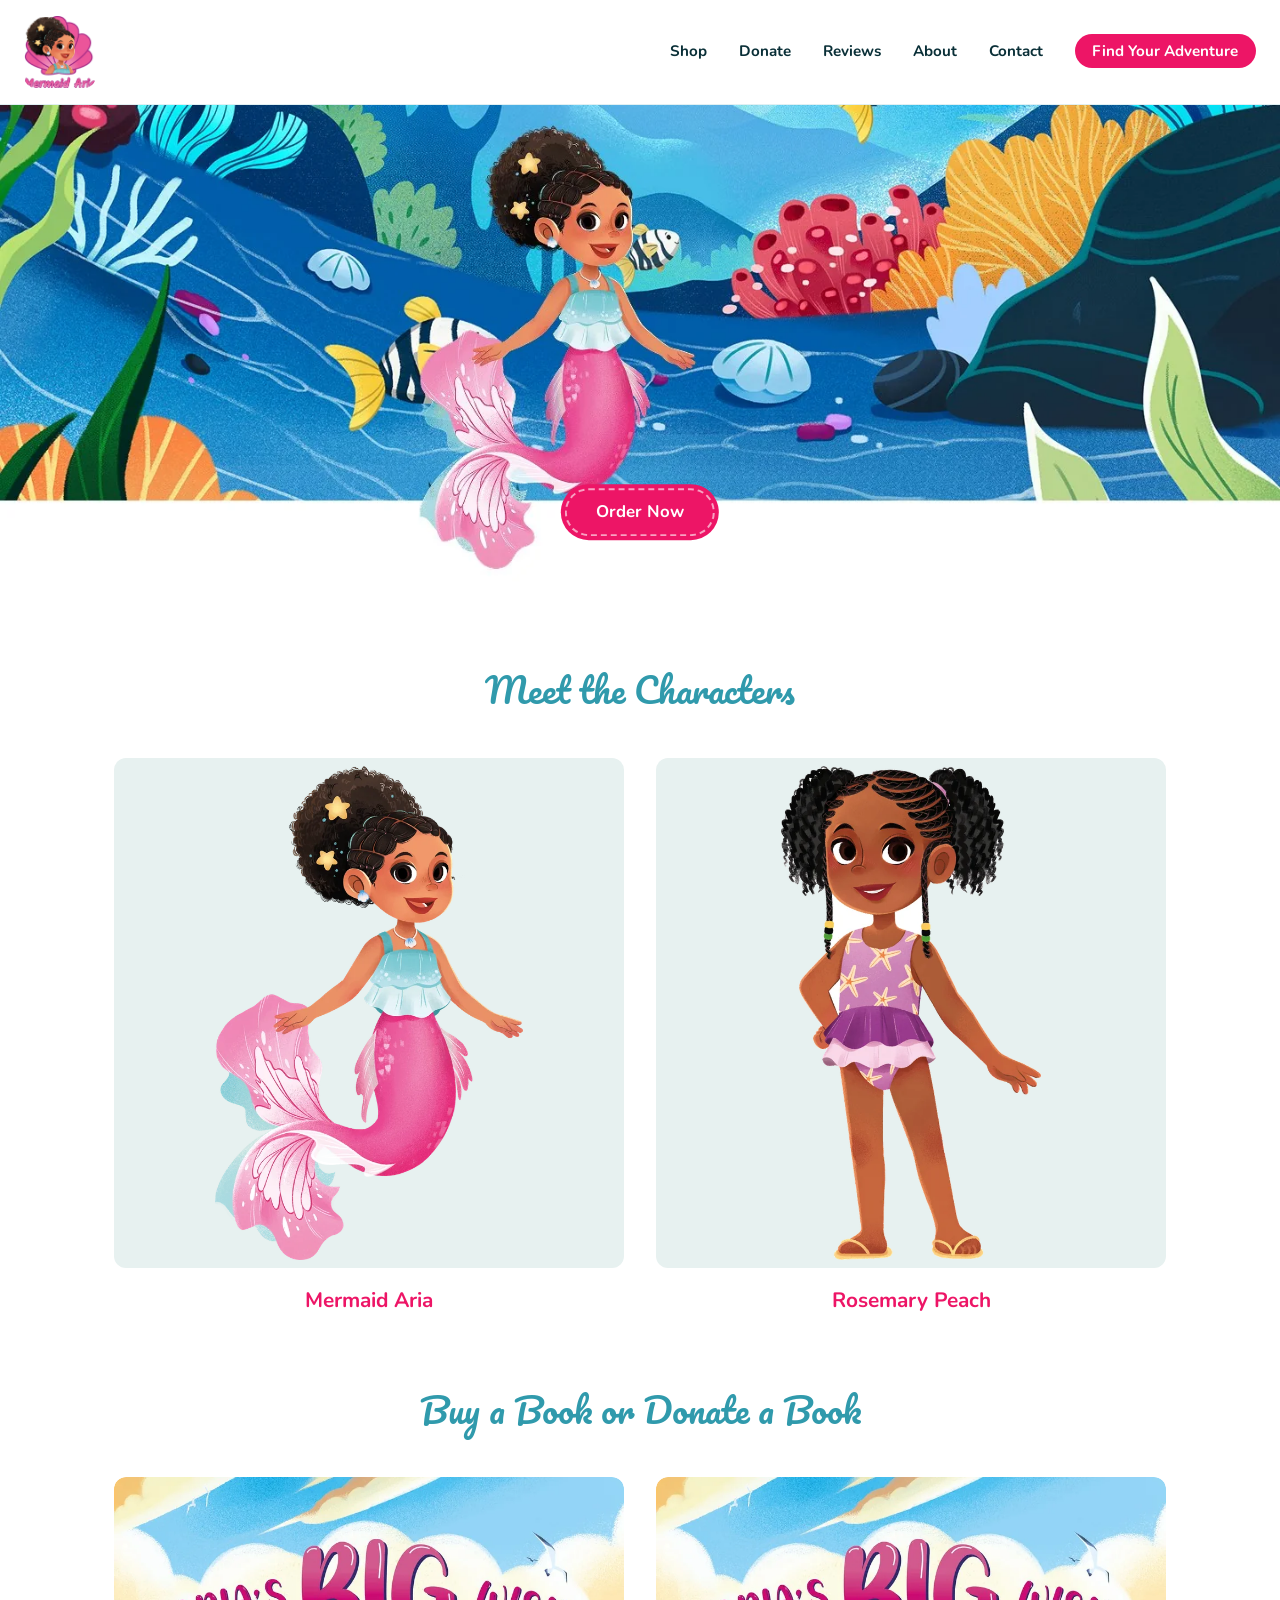
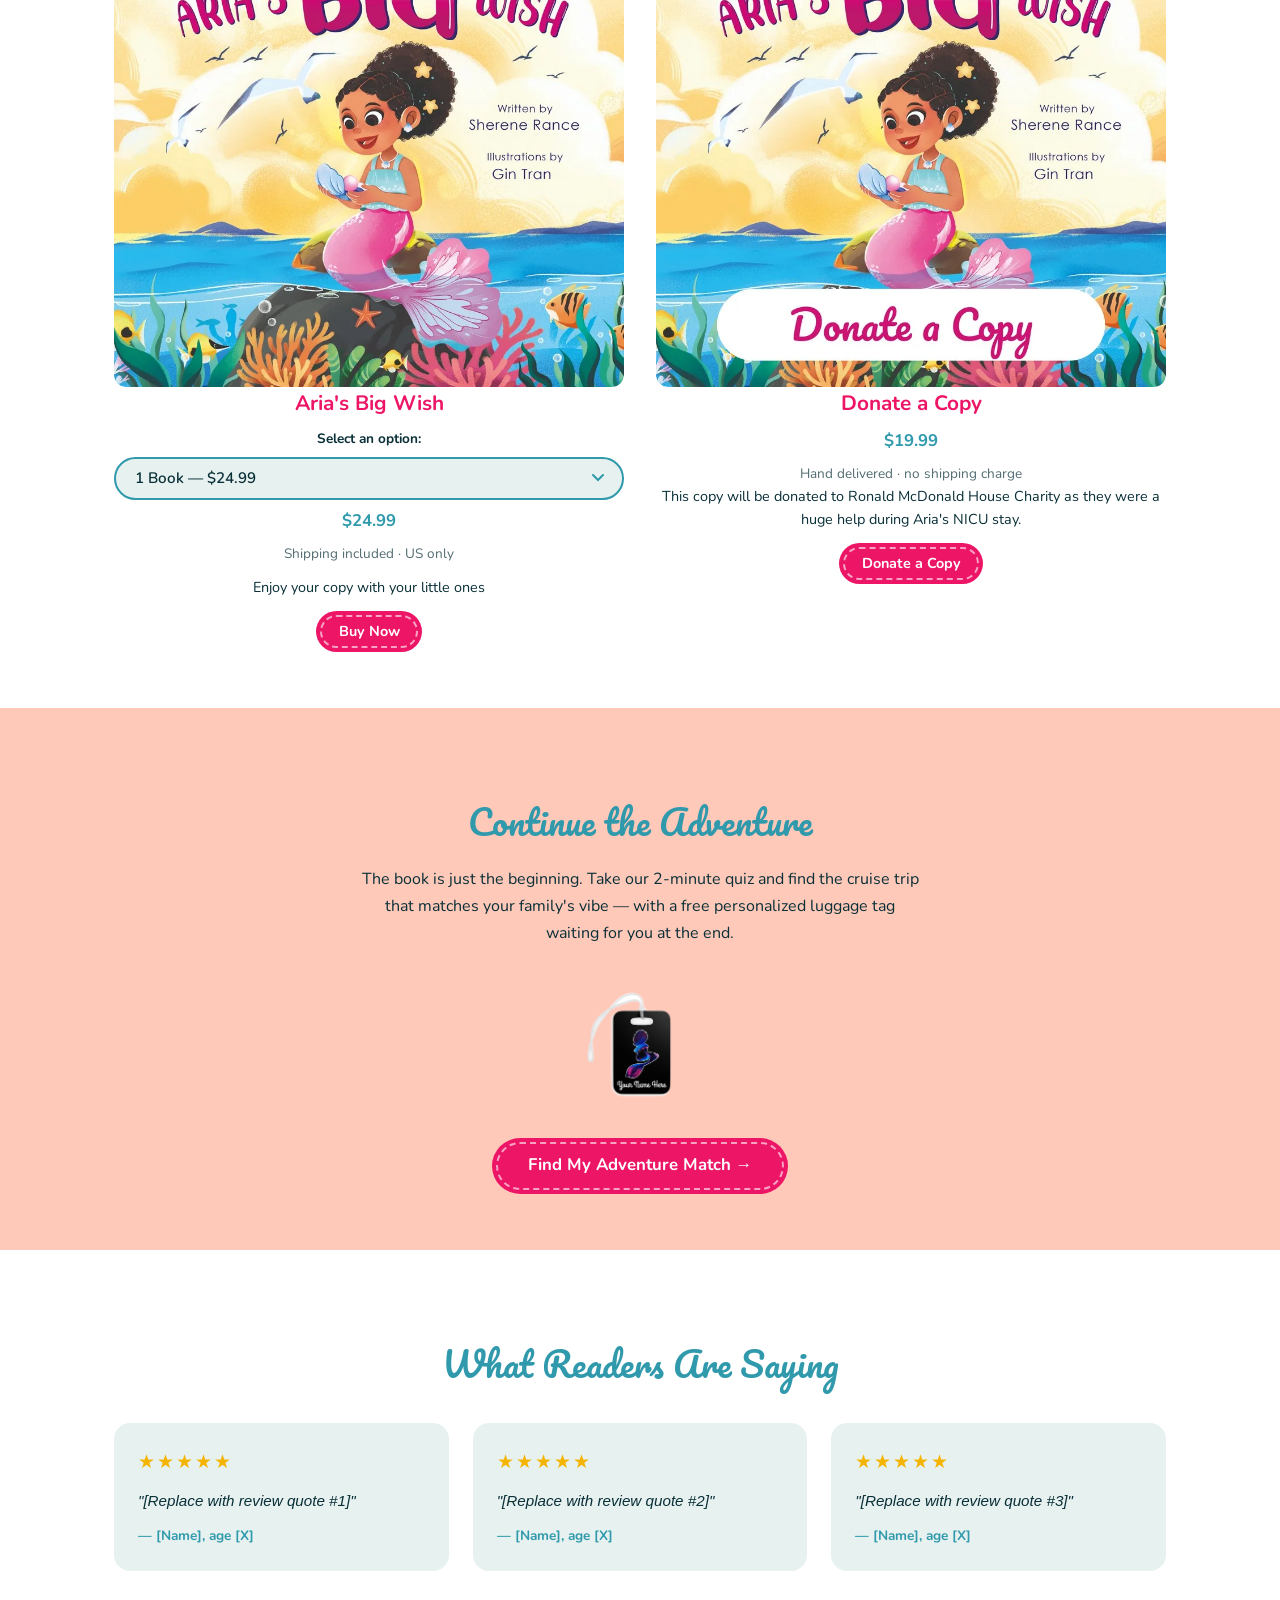
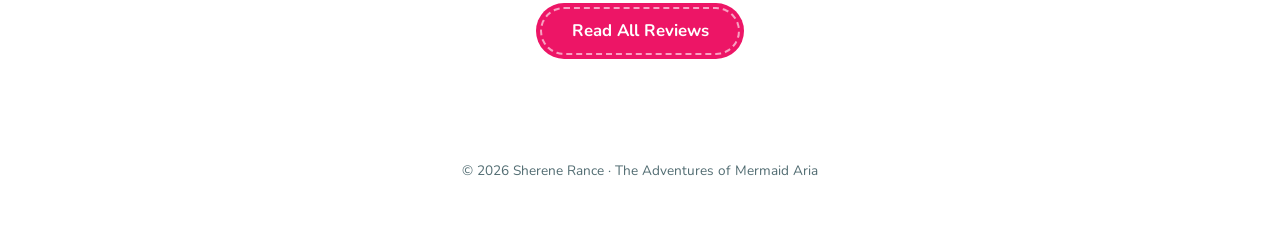
==== commit 448b183e: "Add files via upload" ====
--- a/index.html
+++ b/index.html
@@ -3,613 +3,145 @@
 <head>
   <meta charset="UTF-8">
   <meta name="viewport" content="width=device-width, initial-scale=1.0">
-  <title>Shello Travels — Your Mermaid Guide to the Seven Seas</title>
+  <title>The Adventures of Mermaid Aria | Aria's Big Wish</title>
+  <meta name="description" content="Aria's Big Wish — a picture book about a mermaid and a human girl who become unlikely friends. Written by Sherene Rance.">
   <link rel="preconnect" href="https://fonts.googleapis.com">
   <link rel="preconnect" href="https://fonts.gstatic.com" crossorigin>
-  <link href="https://fonts.googleapis.com/css2?family=Cormorant+Garamond:ital,wght@0,300;0,400;0,600;0,700;1,300;1,400;1,600&family=Nunito:wght@300;400;600;700;800&display=swap" rel="stylesheet">
-  <link rel="stylesheet" href="style.css">
+  <link rel="preload" href="https://fonts.googleapis.com/css2?family=Nunito:wght@400;600;700;800&family=Pacifico&display=swap" as="style" onload="this.onload=null;this.rel='stylesheet'">
+  <noscript><link rel="stylesheet" href="https://fonts.googleapis.com/css2?family=Nunito:wght@400;600;700;800&family=Pacifico&display=swap"></noscript>
+  <link rel="stylesheet" href="css/style.css">
+  <link rel="stylesheet" href="css/nav.css">
+  <link rel="stylesheet" href="css/exit-intent.css">
 </head>
 <body>
 
-  <!-- NAV — logo is the only home button, no Home link in menu -->
-  <nav class="nav" id="nav">
-    <div class="nav-inner">
-      <a href="#home" class="nav-logo">🐚 Shello Travels</a>
-      <ul class="nav-links">
-        <li><a href="#cruises">Cruises</a></li>
-        <li><a href="#carnival">Carnivals</a></li>
-        <li><a href="#quiz">Find Your Cruise</a></li>
-        <li><a href="#about">About</a></li>
-        <li><a href="#contact" class="nav-cta">Book Now</a></li>
-      </ul>
-      <button class="nav-hamburger" id="hamburger" aria-label="Menu">&#9776;</button>
-    </div>
-    <ul class="nav-mobile" id="nav-mobile">
-      <li><a href="#cruises">Cruises</a></li>
-      <li><a href="#carnival">Carnivals</a></li>
-      <li><a href="#quiz">Find Your Cruise</a></li>
-      <li><a href="#about">About</a></li>
-      <li><a href="#contact">Book Now</a></li>
+  <!-- ============ NAV ============ -->
+  <header class="site-header">
+    <a href="index.html" class="logo-link" aria-label="Mermaid Aria — Home">
+      <img src="assets/img/logo.webp" fetchpriority="high" alt="Mermaid Aria logo" class="logo-img">
+    </a>
+    <button class="hamburger" aria-expanded="false" aria-label="Open menu">
+      <span></span><span></span><span></span>
+    </button>
+    <ul class="main-nav" role="list">
+      <li><a href="shop.html">Shop</a></li>
+      <li><a href="https://square.link/u/vRmiWOAO">Donate</a></li>
+      <li><a href="reviews.html">Reviews</a></li>
+      <li><a href="about.html">About</a></li>
+      <li><a href="contact.html">Contact</a></li>
+      <li><a href="quiz.html" class="nav-cta">Find Your Adventure</a></li>
     </ul>
-  </nav>
+  </header>
 
-  <!-- HERO -->
-  <section class="hero" id="home">
-    <div class="hero-bg">
-      <div class="hero-overlay"></div>
-      <div class="bubbles">
-        <span class="bubble"></span><span class="bubble"></span><span class="bubble"></span>
-        <span class="bubble"></span><span class="bubble"></span><span class="bubble"></span>
-        <span class="bubble"></span><span class="bubble"></span>
+  <!-- ============ HERO ============ -->
+  <section class="hero-wrap">
+    <img src="assets/img/hero.webp" fetchpriority="high" alt="Mermaid Aria swimming in the ocean" class="hero-img">
+    <a href="https://square.link/u/Ic2J6Kv0" class="btn btn-primary buy-btn-overlay">
+      Order Now
+    </a>
+  </section>
+
+  <!-- ============ MEET THE CHARACTERS ============ -->
+  <section class="characters">
+    <h2 class="script center">Meet the Characters</h2>
+    <div class="grid-2x2">
+      <div class="grid-item">
+        <img loading="lazy" src="assets/img/character-aria.webp" alt="Mermaid Aria" class="cutout">
+        <h3>Mermaid Aria</h3>
+      </div>
+      <div class="grid-item">
+        <img loading="lazy" src="assets/img/character-rosemary.webp" alt="Rosemary Peach" class="cutout">
+        <h3>Rosemary Peach</h3>
       </div>
     </div>
-    <div class="hero-content">
-      <p class="hero-eyebrow">✦ Your Mermaid Travel Guide ✦</p>
-      <h1 class="hero-title">The Ocean is<br><em>Calling Your Name</em></h1>
-      <p class="hero-sub">Cruise travel, curated with magic. Virgin Voyages, Disney, Alaska & carnivals around the world — all planned by your very own mermaid agent.</p>
-      <div class="hero-actions">
-        <a href="#quiz" class="btn btn-primary">Find My Perfect Cruise</a>
-        <a href="#cruises" class="btn btn-outline">Explore Voyages</a>
+
+    <h2 class="script center books-heading">Buy a Book or Donate a Book</h2>
+    <div class="grid-2x2">
+      <div class="grid-item">
+        <div class="product-media">
+          <img loading="lazy" src="assets/img/book-cover-1.webp" alt="Aria's Big Wish book cover">
+          <span class="quick-view">Quick View</span>
+        </div>
+        <h3>Aria's Big Wish</h3>
+
+        <div class="bundle-selector">
+          <label for="bundle-select" class="bundle-label">Select an option:</label>
+          <select id="bundle-select" class="bundle-select" onchange="updateBundle(this)">
+            <option value="single" data-price="$24.99" data-shipping="Shipping included · US only" data-link="https://square.link/u/Ic2J6Kv0">1 Book — $24.99</option>
+            <option value="auntie" data-price="$58" data-shipping="Shipping included · US only" data-link="https://square.link/u/5y5rJkXw">Favorite Auntie Bundle — 3 Books — $58</option>
+            <option value="classroom" data-price="$95" data-shipping="Shipping included · US only" data-link="https://square.link/u/I52GV8gS">Classroom Bundle — 5 Books — $95</option>
+          </select>
+          <p class="price" id="bundle-price">$24.99</p>
+          <p class="shipping-note" id="bundle-shipping">Shipping included · US only</p>
+        </div>
+
+        <p class="blurb">Enjoy your copy with your little ones</p>
+        <a href="https://square.link/u/Ic2J6Kv0" id="bundle-buy-btn" class="btn btn-small">Buy Now</a>
       </div>
-    </div>
-    <div class="hero-scroll">
-      <span>Dive in</span>
-      <div class="scroll-line"></div>
-    </div>
-    <div class="wave-divider hero-wave">
-      <svg viewBox="0 0 1440 80" preserveAspectRatio="none" xmlns="http://www.w3.org/2000/svg">
-        <path d="M0,40 C240,80 480,0 720,40 C960,80 1200,0 1440,40 L1440,80 L0,80 Z" fill="#faf7f2"/>
-      </svg>
-    </div>
-  </section>
-
-  <!-- QUIZ TEASER -->
-  <section class="quiz-teaser">
-    <div class="container">
-      <div class="quiz-teaser-inner">
-        <div class="quiz-teaser-text">
-          <span class="quiz-teaser-emoji">🐚</span>
-          <div>
-            <h3>Not sure where to start?</h3>
-            <p>Take our 60-second cruise quiz and find your perfect voyage — we'll match you to the right cruise line and budget instantly.</p>
-          </div>
-        </div>
-        <a href="#quiz" class="btn btn-primary quiz-teaser-btn">Take the Quiz ✦</a>
+      <div class="grid-item">
+        <a href="https://square.link/u/vRmiWOAO" class="product-media">
+          <img loading="lazy" src="assets/img/book-cover-2-donate.webp" alt="Aria's Big Wish — Donate a Copy">
+          <span class="quick-view">Quick View</span>
+        </a>
+        <h3>Donate a Copy</h3>
+        <p class="price">$19.99</p>
+        <p class="shipping-note">Hand delivered · no shipping charge</p>
+        <p class="blurb">This copy will be donated to Ronald McDonald House Charity as they were a huge help during Aria's NICU stay.</p>
+        <a href="https://square.link/u/vRmiWOAO" class="btn btn-small">Donate a Copy</a>
       </div>
     </div>
   </section>
 
-  <!-- INTRO -->
-  <section class="intro">
-    <div class="container">
-      <p class="section-eyebrow">Welcome Aboard</p>
-      <h2 class="section-title">Not your average<br><em>travel agent</em></h2>
-      <p class="intro-text">[Intro paragraph placeholder — tell your story here. Who you are, why you love cruise travel, and what makes Shello Travels different. Make it warm, fun, and unmistakably you.]</p>
-      <div class="intro-stats">
-        <div class="stat"><span class="stat-num">✦</span><span class="stat-label">Cruise Specialist</span></div>
-        <div class="stat-divider"></div>
-        <div class="stat"><span class="stat-num">✦</span><span class="stat-label">Mermaid Approved</span></div>
-        <div class="stat-divider"></div>
-        <div class="stat"><span class="stat-num">✦</span><span class="stat-label">Zero Airport Stress</span></div>
+  <!-- ============ CONTINUE THE ADVENTURE ============ -->
+  <section class="adventure-section">
+    <h2 class="script center">Continue the Adventure</h2>
+    <p class="adventure-copy">The book is just the beginning. Take our 2-minute quiz and find the cruise trip that matches your family's vibe — with a free personalized luggage tag waiting for you at the end.</p>
+    <div class="adventure-tag">
+      <img loading="lazy" src="assets/img/luggage-tag.webp" alt="Free personalized mermaid luggage tag">
+    </div>
+    <a href="quiz.html" class="btn btn-primary">Find My Adventure Match &rarr;</a>
+  </section>
+
+  <!-- ============ REVIEWS TEASER ============ -->
+  <section class="reviews-teaser">
+    <h2 class="script center">What Readers Are Saying</h2>
+    <div class="reviews-teaser-grid">
+      <div class="teaser-card">
+        <div class="review-stars" aria-label="5 stars">★★★★★</div>
+        <blockquote class="review-quote">"[Replace with review quote #1]"</blockquote>
+        <p class="review-name">— [Name], age [X]</p>
       </div>
+      <div class="teaser-card">
+        <div class="review-stars" aria-label="5 stars">★★★★★</div>
+        <blockquote class="review-quote">"[Replace with review quote #2]"</blockquote>
+        <p class="review-name">— [Name], age [X]</p>
+      </div>
+      <div class="teaser-card">
+        <div class="review-stars" aria-label="5 stars">★★★★★</div>
+        <blockquote class="review-quote">"[Replace with review quote #3]"</blockquote>
+        <p class="review-name">— [Name], age [X]</p>
+      </div>
+    </div>
+    <div class="center" style="margin-top:2rem;">
+      <a href="reviews.html" class="btn btn-primary">Read All Reviews</a>
     </div>
   </section>
 
-  <!-- WAVE -->
-  <div class="wave-section">
-    <svg viewBox="0 0 1440 60" preserveAspectRatio="none" xmlns="http://www.w3.org/2000/svg">
-      <path d="M0,30 C360,60 720,0 1080,30 C1260,45 1380,20 1440,30 L1440,60 L0,60 Z" fill="#0a3d4e"/>
-    </svg>
-  </div>
-
-  <!-- CRUISE LINES -->
-  <section class="cruises" id="cruises">
-    <div class="container">
-      <p class="section-eyebrow light">Set Sail With</p>
-      <h2 class="section-title light">Curated Voyages<br><em>for Every Soul</em></h2>
-      <div class="cruise-grid">
-
-        <div class="cruise-card" data-line="virgin">
-          <div class="cruise-card-img placeholder-img">
-            <div class="placeholder-label">Virgin Voyages Ship Photo</div>
-            <div class="cruise-card-badge">Adults Only</div>
-          </div>
-          <div class="cruise-card-body">
-            <div class="cruise-line-tag virgin-tag">Virgin Voyages</div>
-            <h3>The Adults-Only Revolution</h3>
-            <p>No kids. No buffets. No formal nights. Just you, an open bar, and 20+ restaurants included in every fare. The coolest cruise experience on the water.</p>
-            <ul class="cruise-perks">
-              <li>🍹 All drinks included</li>
-              <li>🍽️ All dining included</li>
-              <li>💃 Adults 18+ only</li>
-              <li>🚢 Sails from NYC</li>
-            </ul>
-            <a href="#" class="btn btn-cruise">Book with Virgin →</a>
-          </div>
-        </div>
-
-        <div class="cruise-card" data-line="disney">
-          <div class="cruise-card-img placeholder-img">
-            <div class="placeholder-label">Disney Cruise Ship Photo</div>
-            <div class="cruise-card-badge">Magic at Sea</div>
-          </div>
-          <div class="cruise-card-body">
-            <div class="cruise-line-tag disney-tag">Disney Cruise Line</div>
-            <h3>Where Magic Meets the Ocean</h3>
-            <p>Broadway-quality shows, beloved characters, and an experience that genuinely delights every age. Disney Cruise Line isn't just for kids — it's for everyone who still believes in magic.</p>
-            <ul class="cruise-perks">
-              <li>🏰 Character meet &amp; greets</li>
-              <li>🎭 Broadway-style shows</li>
-              <li>🏝️ Private island stops</li>
-              <li>✨ All ages welcome</li>
-            </ul>
-            <a href="#contact" class="btn btn-cruise">Inquire Now →</a>
-          </div>
-        </div>
-
-        <div class="cruise-card" data-line="alaska">
-          <div class="cruise-card-img placeholder-img">
-            <div class="placeholder-label">Alaska Glacier Cruise Photo</div>
-            <div class="cruise-card-badge">Bucket List</div>
-          </div>
-          <div class="cruise-card-body">
-            <div class="cruise-line-tag alaska-tag">Alaska Cruises</div>
-            <h3>Glaciers, Whales &amp; Wild Beauty</h3>
-            <p>Bald eagles overhead. Glaciers the size of buildings. Whales breaching at sunrise. Alaska is unlike anything else on earth — and a cruise is the most breathtaking way to see it.</p>
-            <ul class="cruise-perks">
-              <li>🐋 Whale watching</li>
-              <li>🧊 Glacier Bay access</li>
-              <li>🦅 Wildlife everywhere</li>
-              <li>🌄 Midnight sun sailings</li>
-            </ul>
-            <a href="#contact" class="btn btn-cruise">Inquire Now →</a>
-          </div>
-        </div>
-
-      </div>
-    </div>
-  </section>
-
-  <!-- WAVE -->
-  <div class="wave-section wave-flip">
-    <svg viewBox="0 0 1440 60" preserveAspectRatio="none" xmlns="http://www.w3.org/2000/svg">
-      <path d="M0,30 C360,0 720,60 1080,30 C1260,15 1380,40 1440,30 L1440,0 L0,0 Z" fill="#0a3d4e"/>
-    </svg>
-  </div>
-
-  <!-- CARNIVAL LISTINGS -->
-  <section class="carnival" id="carnival">
-    <div class="container">
-      <p class="section-eyebrow">World Carnivals</p>
-      <h2 class="section-title">Celebrate the World<br><em>in Style</em></h2>
-      <p class="section-sub">Pre-booked accommodations for the world's most iconic carnival celebrations. Reserve your spot — spaces are extremely limited.</p>
-      <div class="carnival-grid">
-
-        <div class="carnival-card">
-          <div class="carnival-img placeholder-img">
-            <div class="placeholder-label">Carnival Event Photo</div>
-            <div class="carnival-status available">Available</div>
-          </div>
-          <div class="carnival-body">
-            <div class="carnival-event-tag">🎭 [Event Name]</div>
-            <h3>[City, Country]</h3>
-            <div class="carnival-meta">
-              <span>📅 [Dates]</span>
-              <span>🏨 [Hotel Name]</span>
-            </div>
-            <p>[Short description of the event and why this accommodation is special.]</p>
-            <div class="carnival-price">
-              <span class="price-label">Starting from</span>
-              <span class="price-amount">$[XXX] <small>/ person</small></span>
-            </div>
-            <a href="#" class="btn btn-primary carnival-btn" data-event="carnival1">Reserve My Spot</a>
-          </div>
-        </div>
-
-        <div class="carnival-card">
-          <div class="carnival-img placeholder-img">
-            <div class="placeholder-label">Carnival Event Photo</div>
-            <div class="carnival-status available">Available</div>
-          </div>
-          <div class="carnival-body">
-            <div class="carnival-event-tag">🎉 [Event Name]</div>
-            <h3>[City, Country]</h3>
-            <div class="carnival-meta">
-              <span>📅 [Dates]</span>
-              <span>🏨 [Hotel Name]</span>
-            </div>
-            <p>[Short description of the event and why this accommodation is special.]</p>
-            <div class="carnival-price">
-              <span class="price-label">Starting from</span>
-              <span class="price-amount">$[XXX] <small>/ person</small></span>
-            </div>
-            <a href="#" class="btn btn-primary carnival-btn" data-event="carnival2">Reserve My Spot</a>
-          </div>
-        </div>
-
-        <div class="carnival-card">
-          <div class="carnival-img placeholder-img">
-            <div class="placeholder-label">Carnival Event Photo</div>
-            <div class="carnival-status limited">Limited Spots</div>
-          </div>
-          <div class="carnival-body">
-            <div class="carnival-event-tag">🌺 [Event Name]</div>
-            <h3>[City, Country]</h3>
-            <div class="carnival-meta">
-              <span>📅 [Dates]</span>
-              <span>🏨 [Hotel Name]</span>
-            </div>
-            <p>[Short description of the event and why this accommodation is special.]</p>
-            <div class="carnival-price">
-              <span class="price-label">Starting from</span>
-              <span class="price-amount">$[XXX] <small>/ person</small></span>
-            </div>
-            <a href="#" class="btn btn-primary carnival-btn" data-event="carnival3">Reserve My Spot</a>
-          </div>
-        </div>
-
-      </div>
-    </div>
-  </section>
-
-  <!-- BOOKING MODAL -->
-  <div class="modal-overlay" id="booking-modal">
-    <div class="modal">
-      <button class="modal-close" id="modal-close">✕</button>
-      <div class="modal-header">
-        <h3>Reserve Your Spot 🐚</h3>
-        <p>Complete the form below and I'll be in touch within 24 hours to confirm your reservation.</p>
-      </div>
-      <div class="modal-body">
-        <iframe id="booking-iframe"
-          src="https://docs.google.com/forms/d/e/[YOUR-GOOGLE-FORM-ID]/viewform?embedded=true"
-          width="100%" height="520" frameborder="0" marginheight="0" marginwidth="0">
-          Loading form…
-        </iframe>
-        <p class="form-placeholder-note">[Replace the iframe src with your actual Google Form embed link]</p>
-      </div>
-    </div>
-  </div>
-
-  <!-- WAVE -->
-  <div class="wave-section">
-    <svg viewBox="0 0 1440 60" preserveAspectRatio="none" xmlns="http://www.w3.org/2000/svg">
-      <path d="M0,20 C480,60 960,0 1440,40 L1440,60 L0,60 Z" fill="#0a3d4e"/>
-    </svg>
-  </div>
-
-  <!-- QUIZ -->
-  <section class="quiz-section" id="quiz">
-    <div class="container">
-      <p class="section-eyebrow light">✦ Interactive ✦</p>
-      <h2 class="section-title light">Which Cruise is<br><em>Calling Your Soul?</em></h2>
-      <p class="section-sub light">5 questions. Instant results. Your perfect voyage is waiting.</p>
-      <div class="quiz-container" id="quiz-container">
-        <div class="quiz-progress">
-          <div class="quiz-progress-bar" id="quiz-progress-bar"></div>
-        </div>
-        <p class="quiz-progress-label" id="quiz-progress-label">Question 1 of 5</p>
-
-        <div class="quiz-step active" data-step="1">
-          <h3 class="quiz-question">What's your ideal vacation vibe?</h3>
-          <div class="quiz-options">
-            <button class="quiz-option" data-value="party">🥂 Cocktails, dancing &amp; no agenda</button>
-            <button class="quiz-option" data-value="magic">✨ Pure magic &amp; wonder for the whole family</button>
-            <button class="quiz-option" data-value="wild">🌿 Raw nature &amp; once-in-a-lifetime wildlife</button>
-            <button class="quiz-option" data-value="culture">🎭 Culture, festivals &amp; celebrating with the world</button>
-          </div>
-        </div>
-        <div class="quiz-step" data-step="2">
-          <h3 class="quiz-question">Who are you bringing?</h3>
-          <div class="quiz-options">
-            <button class="quiz-option" data-value="solo">Just me 👑</button>
-            <button class="quiz-option" data-value="couple">My partner 💑</button>
-            <button class="quiz-option" data-value="friends">My girls / crew 🥳</button>
-            <button class="quiz-option" data-value="family">The whole family 👨‍👩‍👧‍👦</button>
-          </div>
-        </div>
-        <div class="quiz-step" data-step="3">
-          <h3 class="quiz-question">How do you feel about kids on your vacation?</h3>
-          <div class="quiz-options">
-            <button class="quiz-option" data-value="nokids">Hard no — adults only please 🙅‍♀️</button>
-            <button class="quiz-option" data-value="kidsfine">They're fine, I don't mind either way</button>
-            <button class="quiz-option" data-value="kidslove">I love kids — I'm bringing mine! 👶</button>
-            <button class="quiz-option" data-value="kidsgreat">The more the merrier — family atmosphere!</button>
-          </div>
-        </div>
-        <div class="quiz-step" data-step="4">
-          <h3 class="quiz-question">Pick your dream view from the deck:</h3>
-          <div class="quiz-options">
-            <button class="quiz-option" data-value="tropical">Turquoise Caribbean water 🌊</button>
-            <button class="quiz-option" data-value="glacier">A massive glacier slowly calving 🧊</button>
-            <button class="quiz-option" data-value="castle">European coastlines &amp; castles 🏰</button>
-            <button class="quiz-option" data-value="festival">A city lit up for a massive street festival 🎆</button>
-          </div>
-        </div>
-        <div class="quiz-step" data-step="5">
-          <h3 class="quiz-question">What's your budget per person?</h3>
-          <div class="quiz-options">
-            <button class="quiz-option" data-value="budget1">Under $1,000 — keep it affordable</button>
-            <button class="quiz-option" data-value="budget2">$1,000–$2,500 — mid-range comfort</button>
-            <button class="quiz-option" data-value="budget3">$2,500–$5,000 — treat yourself</button>
-            <button class="quiz-option" data-value="budget4">$5,000+ — full luxury, no limits</button>
-          </div>
-        </div>
-        <div class="quiz-step" data-step="6">
-          <h3 class="quiz-question">Your perfect cruise match is ready! 🐚</h3>
-          <p class="quiz-sub">Enter your details to unlock your result and get personalized cruise recommendations straight to your inbox.</p>
-          <div class="quiz-form">
-            <div class="quiz-form-group">
-              <input type="text" id="quiz-name" placeholder="Your first name" class="quiz-input">
-            </div>
-            <div class="quiz-form-group">
-              <input type="email" id="quiz-email" placeholder="Your email address" class="quiz-input">
-            </div>
-            <div class="quiz-form-group quiz-consent">
-              <label class="consent-label">
-                <input type="checkbox" id="quiz-consent">
-                <span>I agree to receive travel tips and cruise offers from Shello Travels. Unsubscribe anytime. <a href="/privacy.html" target="_blank">Privacy Policy</a></span>
-              </label>
-            </div>
-            <button class="btn btn-primary btn-full" id="quiz-submit">Show My Cruise Match ✦</button>
-          </div>
-        </div>
-        <div class="quiz-step quiz-result" data-step="7">
-          <div class="result-icon" id="result-icon">🐚</div>
-          <h3 class="result-title" id="result-title">Your Perfect Cruise Is...</h3>
-          <div class="result-cruise" id="result-cruise">Virgin Voyages</div>
-          <p class="result-desc" id="result-desc"></p>
-          <div class="result-budget" id="result-budget"></div>
-          <div class="result-actions">
-            <a href="#contact" class="btn btn-primary">Book This Cruise 🚢</a>
-            <button class="btn btn-outline-light" id="quiz-retake">Retake Quiz</button>
-          </div>
-        </div>
-      </div>
-    </div>
-  </section>
-
-  <!-- WAVE -->
-  <div class="wave-section wave-flip" style="background:#0a3d4e">
-    <svg viewBox="0 0 1440 60" preserveAspectRatio="none" xmlns="http://www.w3.org/2000/svg">
-      <path d="M0,40 C360,0 720,60 1080,20 C1260,5 1380,50 1440,30 L1440,0 L0,0 Z" fill="#faf7f2"/>
-    </svg>
-  </div>
-
-  <!-- ABOUT -->
-  <section class="about" id="about">
-    <div class="container">
-      <div class="about-grid">
-        <div class="about-img-wrap">
-          <div class="about-img placeholder-img tall">
-            <div class="placeholder-label">Your Photo Here</div>
-          </div>
-          <div class="about-img-accent"></div>
-        </div>
-        <div class="about-content">
-          <p class="section-eyebrow">Meet Your Agent</p>
-          <h2 class="section-title">Hi, I'm<br><em>[Your Name]</em></h2>
-          <p>[Paragraph 1 — your story, how you got into travel, why cruises specifically. Make it personal and warm.]</p>
-          <p>[Paragraph 2 — your specialties, what makes you different, what your clients say about working with you.]</p>
-          <div class="about-badges">
-            <span class="about-badge">🐚 Cruise Specialist</span>
-            <span class="about-badge">✈️ Inteletravel Agent</span>
-            <span class="about-badge">🌊 Virgin Voyages Expert</span>
-            <span class="about-badge">🏰 Disney Cruise Advisor</span>
-          </div>
-          <a href="#contact" class="btn btn-primary">Let's Plan Your Trip</a>
-        </div>
-      </div>
-    </div>
-  </section>
-
-  <!-- TESTIMONIALS — 3 side by side, card style -->
-  <section class="testimonials">
-    <div class="container">
-      <p class="section-eyebrow">Happy Travelers</p>
-      <h2 class="section-title">What They're<br><em>Saying</em></h2>
-      <div class="testimonial-grid">
-
-        <div class="testimonial-card">
-          <div class="testimonial-top">
-            <div class="testimonial-stars">★★★★★</div>
-            <div class="testimonial-cruise-type">Virgin Voyages</div>
-          </div>
-          <p class="testimonial-quote">"[Placeholder testimonial — ask a past client for a quote about their experience booking with you.]"</p>
-          <div class="testimonial-footer">
-            <div class="testimonial-avatar">[C]</div>
-            <div>
-              <div class="testimonial-author">[Client Name]</div>
-              <div class="testimonial-trip">[Trip type, Month Year]</div>
-            </div>
-          </div>
-        </div>
-
-        <div class="testimonial-card testimonial-featured">
-          <div class="testimonial-top">
-            <div class="testimonial-stars">★★★★★</div>
-            <div class="testimonial-cruise-type">Disney Cruise Line</div>
-          </div>
-          <p class="testimonial-quote">"[Placeholder testimonial — what did booking with a mermaid travel agent feel like? What made it special?]"</p>
-          <div class="testimonial-footer">
-            <div class="testimonial-avatar">[M]</div>
-            <div>
-              <div class="testimonial-author">[Client Name]</div>
-              <div class="testimonial-trip">[Trip type, Month Year]</div>
-            </div>
-          </div>
-        </div>
-
-        <div class="testimonial-card">
-          <div class="testimonial-top">
-            <div class="testimonial-stars">★★★★★</div>
-            <div class="testimonial-cruise-type">Alaska Cruise</div>
-          </div>
-          <p class="testimonial-quote">"[Placeholder testimonial — results, savings, or a moment from the trip they'll never forget.]"</p>
-          <div class="testimonial-footer">
-            <div class="testimonial-avatar">[J]</div>
-            <div>
-              <div class="testimonial-author">[Client Name]</div>
-              <div class="testimonial-trip">[Trip type, Month Year]</div>
-            </div>
-          </div>
-        </div>
-
-      </div>
-    </div>
-  </section>
-
-  <!-- EMAIL CAPTURE — standalone, separate from quiz and contact -->
-  <section class="email-capture">
-    <div class="container">
-      <div class="email-capture-inner">
-        <div class="email-capture-text">
-          <span class="email-capture-icon">🌊</span>
-          <div>
-            <h3>Stay in the current</h3>
-            <p>Cruise deals, travel tips, and insider secrets — delivered to your inbox. No spam, just the good stuff.</p>
-          </div>
-        </div>
-        <form class="email-capture-form" id="email-capture-form" action="https://formspree.io/f/[YOUR-FORMSPREE-ID]" method="POST">
-          <div class="email-capture-fields">
-            <input type="text" name="first_name" placeholder="First name" class="email-capture-input" required>
-            <input type="email" name="email" placeholder="Your email address" class="email-capture-input" required>
-            <button type="submit" class="btn btn-primary">Subscribe ✦</button>
-          </div>
-          <label class="email-capture-consent consent-label">
-            <input type="checkbox" name="consent" required>
-            <span>I agree to receive travel tips and offers from Shello Travels. <a href="/privacy.html">Privacy Policy</a></span>
-          </label>
-        </form>
-      </div>
-    </div>
-  </section>
-
-  <!-- CONTACT -->
-  <section class="contact" id="contact">
-    <div class="wave-section" style="margin-bottom:0">
-      <svg viewBox="0 0 1440 60" preserveAspectRatio="none" xmlns="http://www.w3.org/2000/svg">
-        <path d="M0,30 C360,60 720,0 1080,40 C1260,55 1380,15 1440,30 L1440,60 L0,60 Z" fill="#0a3d4e"/>
-      </svg>
-    </div>
-    <div class="contact-inner">
-      <div class="container">
-        <p class="section-eyebrow light">Ready to Sail?</p>
-        <h2 class="section-title light">Let's Plan Your<br><em>Dream Voyage</em></h2>
-        <p class="section-sub light">Fill out the form below and your mermaid travel agent will be in touch within 24 hours.</p>
-        <div class="contact-grid">
-          <div class="contact-form-wrap">
-            <form class="contact-form" id="contact-form" action="https://formspree.io/f/[YOUR-FORMSPREE-ID]" method="POST">
-              <div class="form-row">
-                <div class="form-group">
-                  <label>First Name</label>
-                  <input type="text" name="first_name" placeholder="Your first name" required>
-                </div>
-                <div class="form-group">
-                  <label>Last Name</label>
-                  <input type="text" name="last_name" placeholder="Your last name" required>
-                </div>
-              </div>
-              <div class="form-group">
-                <label>Email</label>
-                <input type="email" name="email" placeholder="your@email.com" required>
-              </div>
-              <div class="form-group">
-                <label>Phone (optional)</label>
-                <input type="tel" name="phone" placeholder="Your phone number">
-              </div>
-              <div class="form-group">
-                <label>I'm interested in...</label>
-                <select name="cruise_type">
-                  <option value="">Select a cruise type</option>
-                  <option value="virgin">Virgin Voyages</option>
-                  <option value="disney">Disney Cruise Line</option>
-                  <option value="alaska">Alaska Cruise</option>
-                  <option value="carnival_event">World Carnival Package</option>
-                  <option value="not_sure">Not sure yet — help me decide!</option>
-                </select>
-              </div>
-              <div class="form-group">
-                <label>Tell me about your dream trip</label>
-                <textarea name="message" rows="4" placeholder="Dates, group size, budget, any details you have..."></textarea>
-              </div>
-              <div class="form-group consent-group">
-                <label class="consent-label">
-                  <input type="checkbox" name="consent" required>
-                  <span>I agree to receive travel tips and cruise offers from Shello Travels. Unsubscribe anytime. <a href="/privacy.html">Privacy Policy</a></span>
-                </label>
-              </div>
-              <button type="submit" class="btn btn-primary btn-full">Send My Inquiry 🐚</button>
-            </form>
-          </div>
-          <div class="contact-info">
-            <div class="contact-info-card">
-              <h4>Other ways to reach me</h4>
-              <div class="contact-item">
-                <span class="contact-icon">📧</span>
-                <span>[your@email.com]</span>
-              </div>
-              <div class="contact-item">
-                <span class="contact-icon">📱</span>
-                <span>[Your phone or WhatsApp]</span>
-              </div>
-              <div class="contact-item">
-                <span class="contact-icon">📸</span>
-                <span>[@shellotravels on Instagram]</span>
-              </div>
-              <div class="contact-item">
-                <span class="contact-icon">👤</span>
-                <span>[Facebook page link]</span>
-              </div>
-              <div class="response-note">
-                <span>⏱️</span>
-                <span>I respond to all inquiries within 24 hours</span>
-              </div>
-            </div>
-          </div>
-        </div>
-      </div>
-    </div>
-  </section>
-
-  <!-- FOOTER -->
-  <footer class="footer">
-    <div class="container">
-      <div class="footer-inner">
-        <div class="footer-brand">
-          <div class="footer-logo">🐚 Shello Travels</div>
-          <p>Your mermaid guide to the seven seas. Cruise travel, curated with magic.</p>
-          <div class="footer-social">
-            <a href="#" aria-label="Instagram">📸</a>
-            <a href="#" aria-label="Facebook">👤</a>
-            <a href="#" aria-label="TikTok">🎵</a>
-          </div>
-        </div>
-        <div class="footer-links">
-          <h5>Explore</h5>
-          <ul>
-            <li><a href="#cruises">Virgin Voyages</a></li>
-            <li><a href="#cruises">Disney Cruise Line</a></li>
-            <li><a href="#cruises">Alaska Cruises</a></li>
-            <li><a href="#carnival">World Carnivals</a></li>
-          </ul>
-        </div>
-        <div class="footer-links">
-          <h5>Company</h5>
-          <ul>
-            <li><a href="#about">About</a></li>
-            <li><a href="#quiz">Cruise Quiz</a></li>
-            <li><a href="#contact">Contact</a></li>
-            <li><a href="/privacy.html">Privacy Policy</a></li>
-          </ul>
-        </div>
-      </div>
-      <div class="footer-bottom">
-        <p>© 2026 Shello Travels. All rights reserved. | Hosted by Inteletravel</p>
-      </div>
-    </div>
+  <!-- ============ FOOTER ============ -->
+  <footer class="site-footer">
+    <p>&copy; 2026 Sherene Rance &middot; The Adventures of Mermaid Aria</p>
   </footer>
 
-  <script src="script.js"></script>
+  <script src="js/nav.js"></script>
+  <script src="js/exit-intent.js"></script>
+  <script>
+    function updateBundle(select) {
+      var opt = select.options[select.selectedIndex];
+      document.getElementById('bundle-price').textContent = opt.dataset.price;
+      document.getElementById('bundle-shipping').textContent = '+ ' + opt.dataset.shipping;
+      document.getElementById('bundle-buy-btn').href = opt.dataset.link;
+    }
+  </script>
+
 </body>
 </html>
--- a/css/style.css
+++ b/css/style.css
@@ -0,0 +1,413 @@
+/* ============================================
+   Mermaid Aria — Landing Page Styles
+   Palette sampled directly from the current Wix site:
+   --teal:  #309AAC  (headlines, accents)
+   --pink:  #ED1566  (buttons, character names)
+   --navy:  #092F37  (body text)
+   --peach: #FFC9B9  (section backgrounds)
+   --mint:  #E7F1F0  (section backgrounds)
+
+   Font note: the Wix site's script headlines look like the
+   "More Sugar" font (same as your booth sign). More Sugar isn't
+   on Google Fonts, so this uses Pacifico as a free stand-in.
+   Send the font file if you have a licensed copy and I'll swap it in.
+   ============================================ */
+
+:root {
+  --teal: #309AAC;
+  --pink: #ED1566;
+  --navy: #092F37;
+  --peach: #FFC9B9;
+  --mint: #E7F1F0;
+  --max-width: 1100px;
+}
+
+* { box-sizing: border-box; }
+
+body {
+  margin: 0;
+  font-family: 'Nunito', sans-serif;
+  color: var(--navy);
+  background: #ffffff;
+  line-height: 1.6;
+}
+
+.script {
+  font-family: 'Pacifico', cursive;
+  color: var(--teal);
+  font-weight: 400;
+}
+
+.center { text-align: center; }
+
+img {
+  max-width: 100%;
+  display: block;
+  border-radius: 12px;
+}
+
+/* ---------- Buttons ---------- */
+.btn {
+  display: inline-block;
+  background: var(--pink);
+  color: #fff;
+  text-decoration: none;
+  font-weight: 700;
+  font-size: 1.05rem;
+  padding: 0.9rem 2.2rem;
+  border-radius: 999px;
+  outline: 2px dashed rgba(255,255,255,0.6);
+  outline-offset: -6px;
+  transition: box-shadow 0.15s ease, background 0.15s ease, color 0.15s ease, outline-color 0.15s ease;
+}
+
+.btn:hover {
+  box-shadow: 0 6px 16px rgba(237, 21, 102, 0.45);
+}
+
+.btn:active {
+  background: #fff;
+  color: var(--pink);
+  outline-color: rgba(237,21,102,0.5);
+  box-shadow: 0 2px 8px rgba(237, 21, 102, 0.25);
+}
+
+.btn-small {
+  font-size: 0.9rem;
+  padding: 0.55rem 1.4rem;
+}
+
+/* Hero button — override transform-based hover since it's absolutely positioned */
+.buy-btn-overlay {
+  position: absolute;
+  left: 50%;
+  top: 85%;
+  transform: translate(-50%, -50%);
+  z-index: 2;
+  white-space: nowrap;
+}
+
+.buy-btn-overlay:hover {
+  transform: translate(-50%, -50%);
+  box-shadow: 0 6px 20px rgba(237, 21, 102, 0.5);
+}
+
+.placeholder-link {
+  outline: 2px dashed #fff;
+  outline-offset: -6px;
+  position: relative;
+}
+
+.shipping-note {
+  font-size: 0.85rem;
+  color: var(--navy);
+  opacity: 0.7;
+  margin: 0.5rem 0 0;
+}
+
+/* ---------- Hero ---------- */
+.hero-wrap {
+  position: relative;
+  width: 100%;
+  margin: 0;
+}
+
+.hero-img {
+  width: 100%;
+  height: auto;
+  display: block;
+  border-radius: 0;
+}
+
+/* ---------- Characters / Book covers grid ---------- */
+.characters {
+  padding: 3rem 1.5rem 3.5rem;
+  max-width: var(--max-width);
+  margin: 0 auto;
+}
+
+.characters h2 {
+  font-size: 2.2rem;
+  margin-bottom: 2.5rem;
+}
+
+.books-heading {
+  margin-top: 3.5rem;
+}
+
+.grid-2x2 {
+  display: grid;
+  grid-template-columns: 1fr 1fr;
+  gap: 2.5rem 2rem;
+}
+
+.grid-item {
+  text-align: center;
+}
+
+.grid-item img {
+  aspect-ratio: 1 / 1;
+  object-fit: cover;
+  width: 100%;
+  margin: 0 auto 1rem;
+}
+
+.grid-item img.cutout {
+  object-fit: contain;
+  background: var(--mint);
+  padding: 0.5rem;
+}
+
+.grid-item h3 {
+  color: var(--pink);
+  font-size: 1.3rem;
+  margin: 0 0 0.5rem;
+}
+
+.placeholder-copy {
+  font-style: italic;
+  opacity: 0.65;
+  font-size: 0.9rem;
+  margin: 0;
+}
+
+.blurb {
+  font-size: 0.9rem;
+  color: var(--navy);
+  margin: 0 0 0.75rem;
+}
+
+.price {
+  font-size: 1.05rem;
+  font-weight: 700;
+  color: var(--teal);
+  margin: 0 0 0.4rem;
+}
+
+.product-media {
+  position: relative;
+  display: block;
+  overflow: hidden;
+  border-radius: 12px;
+}
+
+.product-media img {
+  margin-bottom: 0;
+  transition: transform 0.25s ease;
+}
+
+.quick-view {
+  position: absolute;
+  inset: 0;
+  display: flex;
+  align-items: center;
+  justify-content: center;
+  background: rgba(9, 47, 55, 0.45);
+  color: #fff;
+  font-weight: 700;
+  font-size: 1rem;
+  opacity: 0;
+  transition: opacity 0.2s ease;
+}
+
+@media (hover: hover) {
+  .product-media:hover .quick-view {
+    opacity: 1;
+  }
+  .product-media:hover img {
+    transform: scale(1.04);
+  }
+}
+
+/* ---------- Continue the Adventure section ---------- */
+.adventure-section {
+  background: var(--peach);
+  text-align: center;
+  padding: 3.5rem 1.5rem;
+}
+
+.adventure-section h2 {
+  font-size: 2.2rem;
+  margin-bottom: 1rem;
+}
+
+.adventure-copy {
+  max-width: 560px;
+  margin: 0 auto 1.75rem;
+  font-size: 1rem;
+  color: var(--navy);
+  line-height: 1.7;
+}
+
+.adventure-tag {
+  margin: 0 auto 1.75rem;
+}
+
+.adventure-tag img {
+  max-width: 120px;
+  margin: 0 auto;
+  border-radius: 8px;
+}
+
+/* ---------- Bundle selector ---------- */
+.bundle-selector {
+  margin: 0.5rem 0 0.75rem;
+}
+
+.bundle-label {
+  display: block;
+  font-size: 0.85rem;
+  font-weight: 700;
+  color: var(--navy);
+  margin-bottom: 0.4rem;
+}
+
+.bundle-select {
+  font-family: 'Nunito', sans-serif;
+  font-size: 0.95rem;
+  font-weight: 600;
+  color: var(--navy);
+  background: var(--mint);
+  border: 2px solid var(--teal);
+  border-radius: 999px;
+  padding: 0.6rem 1.2rem;
+  width: 100%;
+  cursor: pointer;
+  appearance: none;
+  -webkit-appearance: none;
+  background-image: url("data:image/svg+xml,%3Csvg xmlns='http://www.w3.org/2000/svg' width='12' height='8' viewBox='0 0 12 8'%3E%3Cpath d='M1 1l5 5 5-5' stroke='%23309AAC' stroke-width='2' fill='none' stroke-linecap='round'/%3E%3C/svg%3E");
+  background-repeat: no-repeat;
+  background-position: right 1.1rem center;
+  padding-right: 2.5rem;
+  margin-bottom: 0.5rem;
+}
+
+.bundle-select:focus {
+  outline: none;
+  border-color: var(--pink);
+}
+
+/* ---------- Reviews teaser (home page) ---------- */
+.reviews-teaser {
+  padding: 3.5rem 1.5rem;
+  max-width: var(--max-width);
+  margin: 0 auto;
+}
+
+.reviews-teaser h2 {
+  font-size: 2.2rem;
+  margin-bottom: 2rem;
+}
+
+.reviews-teaser-grid {
+  display: grid;
+  grid-template-columns: repeat(3, 1fr);
+  gap: 1.5rem;
+}
+
+.teaser-card {
+  background: var(--mint);
+  border-radius: 16px;
+  padding: 1.5rem;
+}
+
+.review-stars {
+  color: #F5B400;
+  font-size: 1.2rem;
+  letter-spacing: 2px;
+  margin-bottom: 0.6rem;
+}
+
+.review-quote {
+  font-size: 0.95rem;
+  line-height: 1.7;
+  color: var(--navy);
+  font-style: italic;
+  margin: 0 0 0.75rem;
+  padding: 0;
+  border: none;
+}
+
+.review-name {
+  font-weight: 700;
+  color: var(--teal);
+  font-size: 0.85rem;
+  margin: 0;
+}
+
+@media (max-width: 650px) {
+  .reviews-teaser-grid {
+    grid-template-columns: 1fr;
+  }
+}
+
+/* ---------- Footer ---------- */
+.site-footer {
+  text-align: center;
+  padding: 2rem 1.5rem;
+  font-size: 0.85rem;
+  color: var(--navy);
+  opacity: 0.7;
+}
+
+/* ---------- Shop page ---------- */
+.shop-wrap {
+  max-width: var(--max-width);
+  margin: 0 auto;
+  padding: 2.5rem 1.5rem 4rem;
+}
+
+.shop-heading {
+  font-size: 2.5rem;
+  margin-bottom: 2rem;
+}
+
+.shop-section {
+  margin-bottom: 3rem;
+}
+
+.shop-section-title {
+  font-size: 1.2rem;
+  font-weight: 800;
+  color: var(--teal);
+  text-transform: uppercase;
+  letter-spacing: 0.06em;
+  border-bottom: 2px solid var(--mint);
+  padding-bottom: 0.5rem;
+  margin-bottom: 2rem;
+}
+
+/* ---------- About / Coming Soon page ---------- */
+.coming-soon-wrap {
+  text-align: center;
+  padding: 4rem 1.5rem;
+  max-width: 500px;
+  margin: 0 auto;
+}
+
+.coming-soon-img {
+  max-width: 220px;
+  margin: 0 auto 1.5rem;
+  border-radius: 0;
+  background: var(--mint);
+  padding: 1rem;
+  border-radius: 50%;
+}
+
+.coming-soon-wrap h1 {
+  font-size: 2.5rem;
+  margin-bottom: 0.75rem;
+}
+
+.coming-soon-wrap p {
+  font-size: 1rem;
+  color: var(--navy);
+  margin-bottom: 2rem;
+}
+
+/* ---------- Responsive ---------- */
+@media (max-width: 650px) {
+  .grid-2x2 {
+    grid-template-columns: 1fr;
+  }
+}
--- a/css/nav.css
+++ b/css/nav.css
@@ -0,0 +1,142 @@
+/* ============================================
+   Navigation — shared across all pages
+   ============================================ */
+
+.site-header {
+  padding: 1rem 1.5rem;
+  display: flex;
+  align-items: center;
+  justify-content: space-between;
+  border-bottom: 1px solid rgba(48,154,172,0.15);
+  position: relative;
+}
+
+.logo-link {
+  display: flex;
+  align-items: center;
+  text-decoration: none;
+  flex-shrink: 0;
+}
+
+.logo-img {
+  height: 72px;
+  width: auto;
+  display: block;
+}
+
+/* Desktop nav */
+.main-nav {
+  display: flex;
+  align-items: center;
+  gap: 2rem;
+  list-style: none;
+  margin: 0;
+  padding: 0;
+}
+
+.main-nav a {
+  font-family: 'Nunito', sans-serif;
+  font-weight: 700;
+  font-size: 0.95rem;
+  color: var(--navy);
+  text-decoration: none;
+  transition: color 0.15s ease;
+}
+
+.main-nav a:hover,
+.main-nav a.active {
+  color: var(--teal);
+}
+
+.main-nav a.nav-cta {
+  background: var(--pink);
+  color: #fff;
+  padding: 0.45rem 1.1rem;
+  border-radius: 999px;
+  transition: box-shadow 0.15s ease;
+}
+
+.main-nav a.nav-cta:hover {
+  box-shadow: 0 4px 12px rgba(237,21,102,0.35);
+  color: #fff;
+}
+
+/* Hamburger button */
+.hamburger {
+  display: none;
+  flex-direction: column;
+  justify-content: center;
+  gap: 5px;
+  background: none;
+  border: none;
+  cursor: pointer;
+  padding: 6px;
+  z-index: 200;
+}
+
+.hamburger span {
+  display: block;
+  width: 24px;
+  height: 2px;
+  background: var(--navy);
+  border-radius: 2px;
+  transition: transform 0.25s ease, opacity 0.25s ease;
+}
+
+.hamburger[aria-expanded="true"] span:nth-child(1) {
+  transform: translateY(7px) rotate(45deg);
+}
+.hamburger[aria-expanded="true"] span:nth-child(2) {
+  opacity: 0;
+}
+.hamburger[aria-expanded="true"] span:nth-child(3) {
+  transform: translateY(-7px) rotate(-45deg);
+}
+
+/* Mobile drawer */
+@media (max-width: 700px) {
+  .hamburger {
+    display: flex;
+  }
+
+  .main-nav {
+    display: none;
+    flex-direction: column;
+    align-items: flex-start;
+    gap: 0;
+    position: absolute;
+    top: 100%;
+    left: 0;
+    right: 0;
+    background: #fff;
+    box-shadow: 0 8px 24px rgba(9,47,55,0.12);
+    padding: 1rem 1.5rem 1.5rem;
+    z-index: 100;
+    border-top: 2px solid var(--mint);
+  }
+
+  .main-nav.open {
+    display: flex;
+  }
+
+  .main-nav li {
+    width: 100%;
+    border-bottom: 1px solid var(--mint);
+  }
+
+  .main-nav li:last-child {
+    border-bottom: none;
+  }
+
+  .main-nav a {
+    display: block;
+    padding: 0.85rem 0;
+    font-size: 1.05rem;
+  }
+
+  .main-nav a.nav-cta {
+    margin-top: 0.75rem;
+    display: inline-block;
+    padding: 0.6rem 1.4rem;
+  }
+}
--- a/css/exit-intent.css
+++ b/css/exit-intent.css
@@ -0,0 +1,131 @@
+/* ============================================
+   Exit intent popup — shared across pages
+   ============================================ */
+
+#exit-popup-overlay {
+  position: fixed;
+  inset: 0;
+  background: rgba(9, 47, 55, 0.55);
+  display: flex;
+  align-items: center;
+  justify-content: center;
+  z-index: 9999;
+  opacity: 0;
+  transition: opacity 0.3s ease;
+  padding: 1.5rem;
+}
+
+#exit-popup-overlay.visible {
+  opacity: 1;
+}
+
+#exit-popup {
+  background: #fff;
+  border-radius: 20px;
+  padding: 2.5rem 2rem 2rem;
+  max-width: 420px;
+  width: 100%;
+  text-align: center;
+  position: relative;
+  transform: translateY(16px);
+  transition: transform 0.3s ease;
+}
+
+#exit-popup-overlay.visible #exit-popup {
+  transform: translateY(0);
+}
+
+#exit-popup-close {
+  position: absolute;
+  top: 0.85rem;
+  right: 1rem;
+  background: none;
+  border: none;
+  font-size: 1.5rem;
+  color: #999;
+  cursor: pointer;
+  line-height: 1;
+  padding: 0.25rem 0.5rem;
+}
+
+#exit-popup-close:hover {
+  color: var(--navy);
+}
+
+#exit-popup-tag {
+  width: 90px;
+  height: 90px;
+  object-fit: contain;
+  margin: 0 auto 1.25rem;
+  display: block;
+  border-radius: 8px;
+  animation: gentle-shake 1s ease 0.4s forwards;
+}
+
+@keyframes gentle-shake {
+  0%   { transform: rotate(0deg); }
+  20%  { transform: rotate(-8deg); }
+  40%  { transform: rotate(8deg); }
+  60%  { transform: rotate(-5deg); }
+  80%  { transform: rotate(5deg); }
+  100% { transform: rotate(0deg); }
+}
+
+#exit-popup h2 {
+  font-family: 'Pacifico', cursive;
+  color: var(--teal);
+  font-size: 1.5rem;
+  font-weight: 400;
+  margin: 0 0 0.75rem;
+}
+
+#exit-popup p {
+  font-family: 'Nunito', sans-serif;
+  font-size: 0.95rem;
+  color: var(--navy);
+  line-height: 1.6;
+  margin: 0 0 1.5rem;
+}
+
+#exit-popup-cta {
+  display: inline-block;
+  background: var(--pink);
+  color: #fff;
+  text-decoration: none;
+  font-family: 'Nunito', sans-serif;
+  font-weight: 700;
+  font-size: 1rem;
+  padding: 0.85rem 2rem;
+  border-radius: 999px;
+  outline: 2px dashed rgba(255,255,255,0.6);
+  outline-offset: -6px;
+  transition: box-shadow 0.15s ease;
+  margin-bottom: 1rem;
+}
+
+#exit-popup-cta:hover {
+  box-shadow: 0 6px 16px rgba(237, 21, 102, 0.4);
+}
+
+#exit-popup-cta:active {
+  background: #fff;
+  color: var(--pink);
+  outline-color: rgba(237,21,102,0.5);
+}
+
+#exit-popup-dismiss {
+  display: block;
+  background: none;
+  border: none;
+  font-family: 'Nunito', sans-serif;
+  font-size: 0.8rem;
+  color: #999;
+  cursor: pointer;
+  margin: 0 auto;
+  padding: 0.25rem;
+  text-decoration: underline;
+}
+
+#exit-popup-dismiss:hover {
+  color: var(--navy);
+}
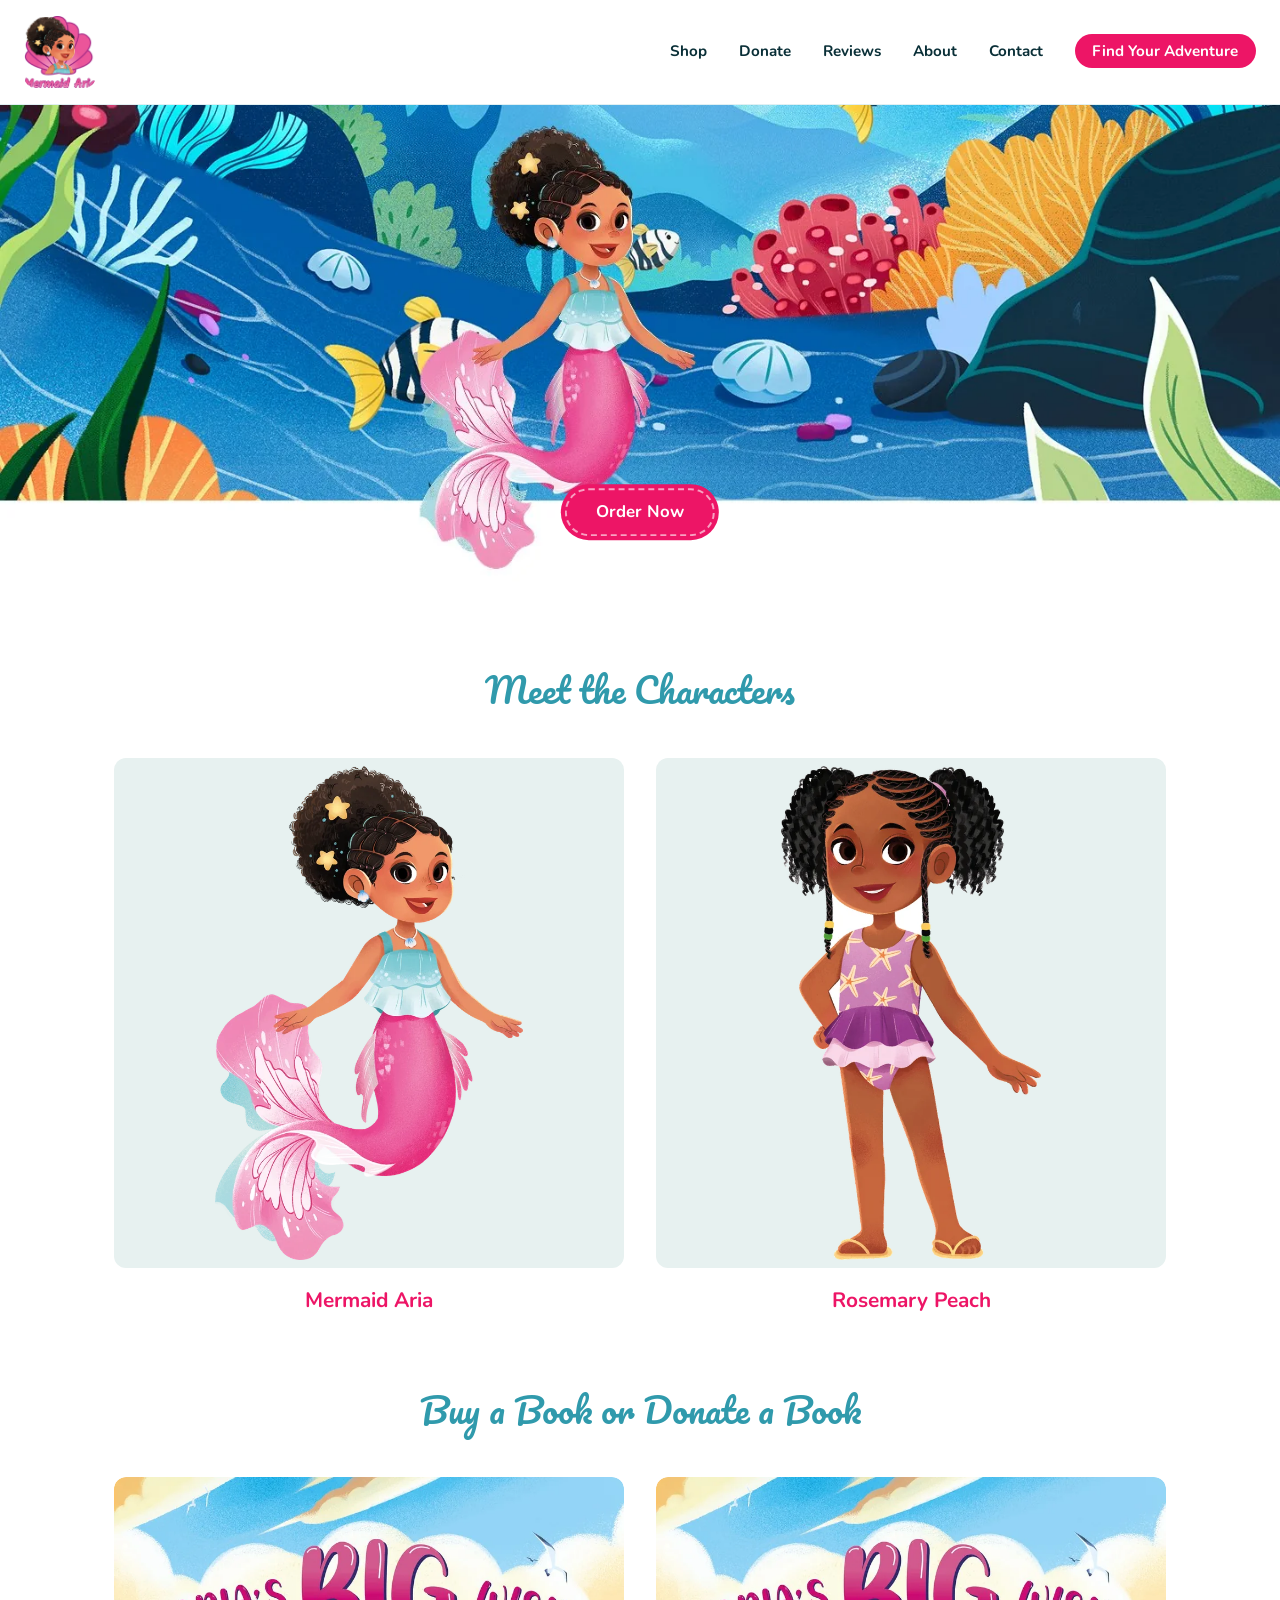
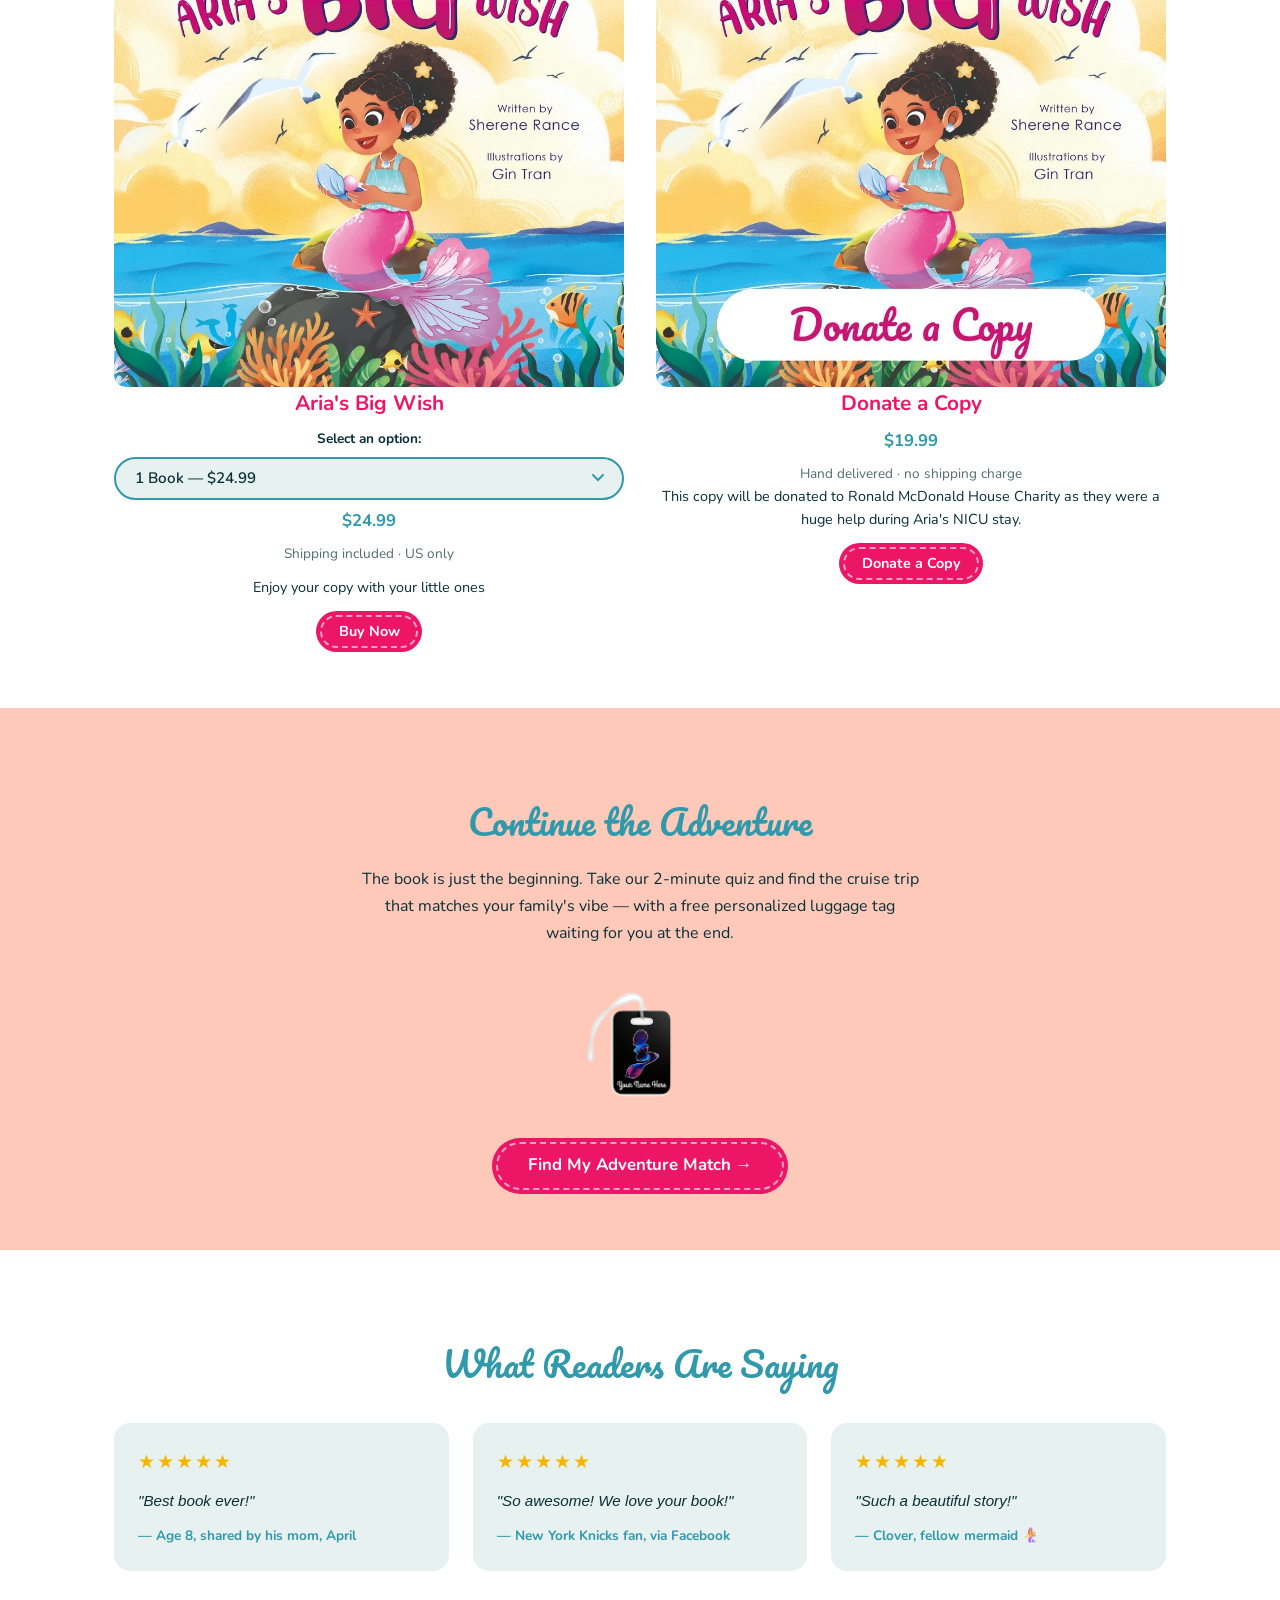
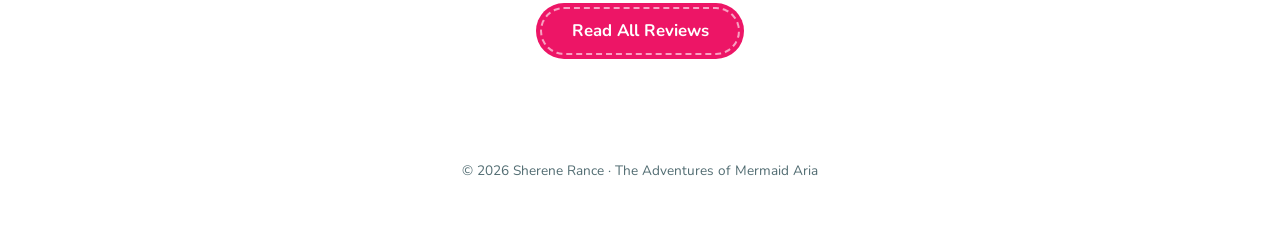
==== commit d16be172: "Add files via upload" ====
--- a/index.html
+++ b/index.html
@@ -108,18 +108,18 @@
     <div class="reviews-teaser-grid">
       <div class="teaser-card">
         <div class="review-stars" aria-label="5 stars">★★★★★</div>
-        <blockquote class="review-quote">"[Replace with review quote #1]"</blockquote>
-        <p class="review-name">— [Name], age [X]</p>
+        <blockquote class="review-quote">"Best book ever!"</blockquote>
+        <p class="review-name">— Age 8, shared by his mom, April</p>
       </div>
       <div class="teaser-card">
         <div class="review-stars" aria-label="5 stars">★★★★★</div>
-        <blockquote class="review-quote">"[Replace with review quote #2]"</blockquote>
-        <p class="review-name">— [Name], age [X]</p>
+        <blockquote class="review-quote">"So awesome! We love your book!"</blockquote>
+        <p class="review-name">— New York Knicks fan, via Facebook</p>
       </div>
       <div class="teaser-card">
         <div class="review-stars" aria-label="5 stars">★★★★★</div>
-        <blockquote class="review-quote">"[Replace with review quote #3]"</blockquote>
-        <p class="review-name">— [Name], age [X]</p>
+        <blockquote class="review-quote">"Such a beautiful story!"</blockquote>
+        <p class="review-name">— Clover, fellow mermaid 🧜‍♀️</p>
       </div>
     </div>
     <div class="center" style="margin-top:2rem;">
